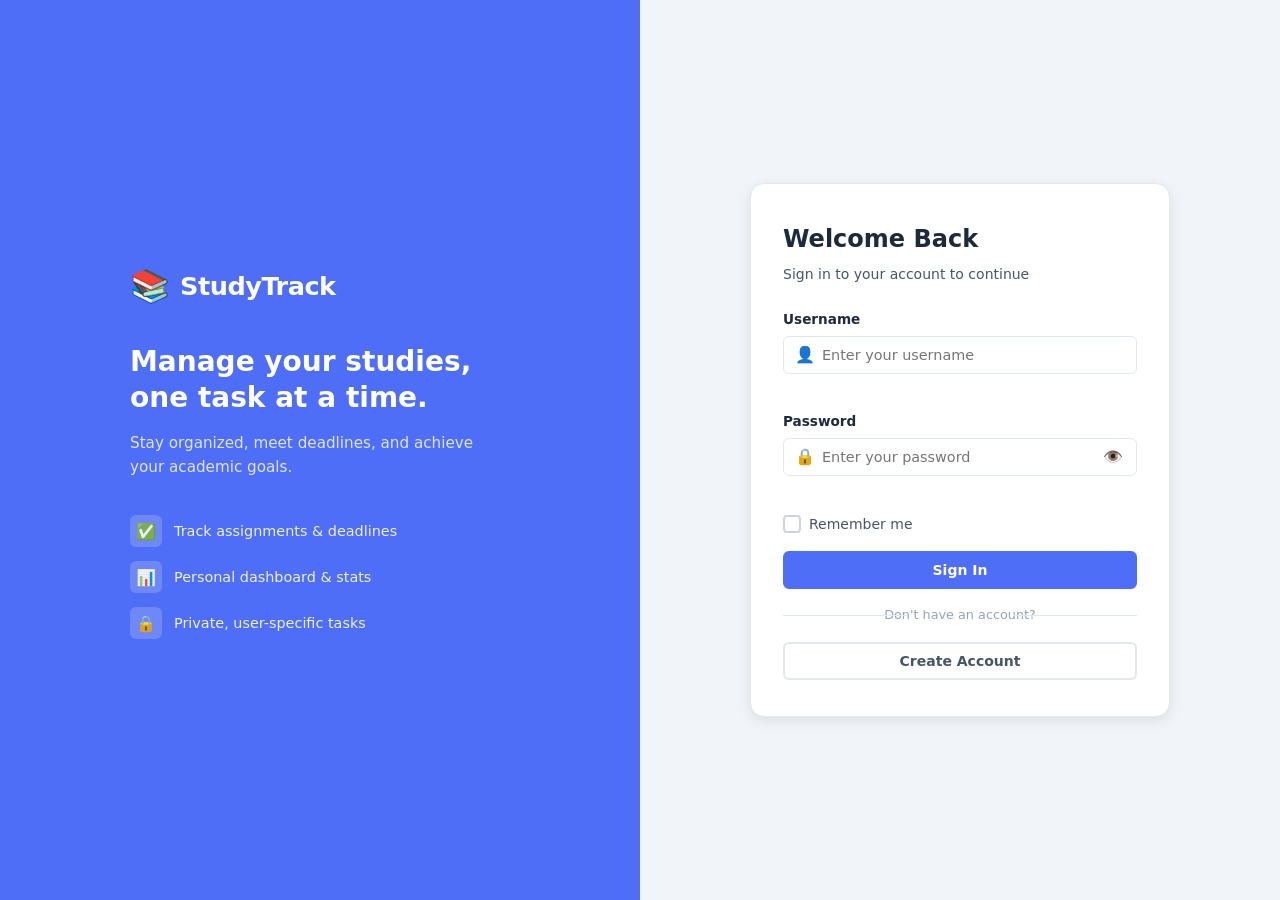
==== index.html @ b1469f01 "Added my code" ====
<!DOCTYPE html>
<html lang="en">
<head>
  <meta charset="UTF-8" />
  <meta name="viewport" content="width=device-width, initial-scale=1.0" />
  <title>Dashboard — StudyTrack</title>
  <link rel="stylesheet" href="style.css" />
</head>
<body class="app-body">

  <!-- ===== MOBILE TOP BAR ===== -->
  <div class="mobile-topbar">
    <button class="sidebar-toggle" id="sidebarToggle" aria-label="Toggle sidebar">
      <span></span><span></span><span></span>
    </button>
    <div class="mobile-logo">
      <span class="auth-logo-icon">📚</span>
      <span class="auth-logo-text">StudyTrack</span>
    </div>
    <button class="btn btn-sm btn-ghost" id="mobileLogoutBtn">Logout</button>
  </div>

  <!-- ===== SIDEBAR OVERLAY (mobile) ===== -->
  <div class="sidebar-overlay" id="sidebarOverlay"></div>

  <!-- ===== APP SHELL (CSS Grid: sidebar + main) ===== -->
  <div class="app-shell" id="appShell">

    <!-- ===== SIDEBAR ===== -->
    <aside class="sidebar" id="sidebar">

      <!-- Logo -->
      <div class="sidebar-logo">
        <span class="auth-logo-icon">📚</span>
        <span class="auth-logo-text">StudyTrack</span>
      </div>

      <!-- User info mini card -->
      <div class="sidebar-user" id="sidebarUser">
        <div class="sidebar-avatar" id="sidebarAvatar">?</div>
        <div class="sidebar-user-info">
          <span class="sidebar-user-name" id="sidebarUserName">Loading...</span>
          <span class="sidebar-user-handle" id="sidebarUserHandle">@username</span>
        </div>
      </div>

      <!-- Navigation -->
      <nav class="sidebar-nav">
        <a href="#" class="sidebar-link active" data-section="dashboard" id="navDashboard">
          <span class="sidebar-link-icon">🏠</span>
          <span>Dashboard</span>
        </a>
        <a href="#" class="sidebar-link" data-section="tasks" id="navTasks">
          <span class="sidebar-link-icon">📋</span>
          <span>My Tasks</span>
        </a>
        <a href="#" class="sidebar-link" data-section="add" id="navAdd">
          <span class="sidebar-link-icon">➕</span>
          <span>Add Task</span>
        </a>
        <a href="#" class="sidebar-link" data-section="profile" id="navProfile">
          <span class="sidebar-link-icon">👤</span>
          <span>Profile</span>
        </a>
      </nav>

      <!-- Sidebar Logout -->
      <div class="sidebar-footer">
        <button class="sidebar-logout-btn" id="sidebarLogoutBtn">
          <span>🚪</span>
          <span>Logout</span>
        </button>
      </div>

    </aside>

    <!-- ===== MAIN CONTENT AREA ===== -->
    <div class="main-area">

      <!-- TOP HEADER BAR -->
      <header class="app-header">
        <div class="app-header-left">
          <h1 class="app-header-title" id="headerTitle">Dashboard</h1>
          <span class="app-header-date" id="headerDate"></span>
        </div>
        <div class="app-header-right">
          <span class="header-welcome" id="headerWelcome">Welcome!</span>
          <button class="btn btn-sm btn-outline" id="headerLogoutBtn">Logout</button>
        </div>
      </header>

      <!-- ===== SECTIONS ===== -->

      <!-- SECTION: DASHBOARD -->
      <section class="content-section active" id="sectionDashboard">
        <div class="section-inner">

          <!-- Welcome Banner -->
          <div class="welcome-banner" id="welcomeBanner">
            <div class="welcome-text">
              <h2 class="welcome-heading" id="welcomeHeading">Good morning! 👋</h2>
              <p class="welcome-sub" id="welcomeSub">Here's your study overview for today.</p>
            </div>
            <div class="welcome-emoji">🎓</div>
          </div>

          <!-- Stats Grid -->
          <div class="stats-grid">
            <div class="stat-card stat-total">
              <div class="stat-icon-wrap">📋</div>
              <div class="stat-body">
                <span class="stat-number" id="totalCount">0</span>
                <span class="stat-label">Total Tasks</span>
              </div>
            </div>
            <div class="stat-card stat-pending">
              <div class="stat-icon-wrap">⏳</div>
              <div class="stat-body">
                <span class="stat-number" id="pendingCount">0</span>
                <span class="stat-label">Pending</span>
              </div>
            </div>
            <div class="stat-card stat-completed">
              <div class="stat-icon-wrap">✅</div>
              <div class="stat-body">
                <span class="stat-number" id="completedCount">0</span>
                <span class="stat-label">Completed</span>
              </div>
            </div>
            <div class="stat-card stat-due">
              <div class="stat-icon-wrap">🔔</div>
              <div class="stat-body">
                <span class="stat-number" id="dueSoonCount">0</span>
                <span class="stat-label">Due Soon</span>
              </div>
            </div>
          </div>

          <!-- Progress Bar -->
          <div class="progress-section">
            <div class="progress-header">
              <span class="progress-label">Overall Progress</span>
              <span class="progress-percent" id="progressPercent">0%</span>
            </div>
            <div class="progress-bar-track">
              <div class="progress-bar-fill" id="progressBarFill" style="width: 0%"></div>
            </div>
          </div>

          <!-- Recent Tasks Preview (on dashboard) -->
          <div class="dashboard-tasks-preview">
            <div class="section-subheader">
              <h3 class="subsection-title">Recent Tasks</h3>
              <a href="#" class="view-all-link" data-section="tasks">View All →</a>
            </div>
            <div class="tasks-preview-list" id="tasksPreviewList"></div>
            <div class="empty-state" id="dashboardEmpty" style="display:none;">
              <span class="empty-icon">📝</span>
              <h3 class="empty-title">No tasks yet</h3>
              <p class="empty-message">Add your first task to get started!</p>
              <button class="btn btn-primary" id="dashEmptyAddBtn">+ Add Task</button>
            </div>
          </div>

        </div>
      </section>

      <!-- SECTION: MY TASKS -->
      <section class="content-section" id="sectionTasks">
        <div class="section-inner">

          <!-- Controls -->
          <div class="controls-card">
            <div class="search-wrapper">
              <span class="search-icon-abs">🔍</span>
              <input type="text" id="searchInput" class="search-input" placeholder="Search by title, subject..." />
            </div>
            <div class="filter-row">
              <div class="filter-item">
                <label class="filter-label" for="filterStatus">Status</label>
                <select id="filterStatus" class="filter-select">
                  <option value="all">All</option>
                  <option value="pending">Pending</option>
                  <option value="completed">Completed</option>
                </select>
              </div>
              <div class="filter-item">
                <label class="filter-label" for="filterPriority">Priority</label>
                <select id="filterPriority" class="filter-select">
                  <option value="all">All</option>
                  <option value="high">High</option>
                  <option value="medium">Medium</option>
                  <option value="low">Low</option>
                </select>
              </div>
              <div class="filter-item">
                <label class="filter-label" for="sortOrder">Sort By</label>
                <select id="sortOrder" class="filter-select">
                  <option value="newest">Newest First</option>
                  <option value="oldest">Oldest First</option>
                  <option value="dueDate">Due Date</option>
                  <option value="priority">Priority</option>
                </select>
              </div>
              <button class="btn btn-sm btn-outline" id="clearFiltersBtn">Clear</button>
            </div>
          </div>

          <!-- Task Count Label -->
          <div class="tasks-header-row">
            <h3 class="subsection-title">My Tasks</h3>
            <div class="tasks-header-right">
              <span class="tasks-count-label" id="tasksCountLabel">0 tasks</span>
              <button class="btn btn-sm btn-primary" id="tasksAddBtn">+ Add Task</button>
            </div>
          </div>

          <!-- Tasks Grid -->
          <div class="tasks-grid" id="tasksGrid"></div>

          <!-- Empty State -->
          <div class="empty-state" id="tasksEmpty" style="display:none;">
            <span class="empty-icon">🔍</span>
            <h3 class="empty-title">No tasks found</h3>
            <p class="empty-message">Try different search terms or filters, or add a new task.</p>
            <button class="btn btn-primary" id="tasksEmptyAddBtn">+ Add Task</button>
          </div>

        </div>
      </section>

      <!-- SECTION: ADD TASK (inline panel, not a modal) -->
      <section class="content-section" id="sectionAdd">
        <div class="section-inner">
          <div class="form-page-card">
            <div class="form-page-header">
              <h2 class="form-page-title">Add New Task</h2>
              <p class="form-page-desc">Fill in the details below to add a task to your list.</p>
            </div>

            <div class="auth-alert auth-alert-success" id="addTaskSuccess" style="display:none;"></div>

            <form id="addTaskForm" class="task-form" novalidate>

              <div class="form-grid-two">
                <div class="form-group">
                  <label for="taskTitle" class="form-label">Task Title <span class="required">*</span></label>
                  <input type="text" id="taskTitle" class="form-input" placeholder="e.g. Complete Math Assignment" maxlength="100" />
                  <span class="error-msg" id="titleError"></span>
                </div>
                <div class="form-group">
                  <label for="taskSubject" class="form-label">Subject <span class="required">*</span></label>
                  <input type="text" id="taskSubject" class="form-input" placeholder="e.g. Mathematics" maxlength="60" />
                  <span class="error-msg" id="subjectError"></span>
                </div>
              </div>

              <div class="form-group">
                <label for="taskDescription" class="form-label">Description</label>
                <textarea id="taskDescription" class="form-textarea" rows="3" placeholder="Short description (optional)..." maxlength="300"></textarea>
              </div>

              <div class="form-grid-two">
                <div class="form-group">
                  <label for="taskDueDate" class="form-label">Due Date <span class="required">*</span></label>
                  <input type="date" id="taskDueDate" class="form-input" />
                  <span class="error-msg" id="dueDateError"></span>
                </div>
                <div class="form-group">
                  <label for="taskPriority" class="form-label">Priority</label>
                  <select id="taskPriority" class="form-input form-select">
                    <option value="medium">Medium</option>
                    <option value="high">High</option>
                    <option value="low">Low</option>
                  </select>
                </div>
              </div>

              <div class="form-actions-row">
                <button type="button" class="btn btn-outline" id="addTaskCancelBtn">Cancel</button>
                <button type="submit" class="btn btn-primary" id="addTaskSubmitBtn">Add Task</button>
              </div>

            </form>
          </div>
        </div>
      </section>

      <!-- SECTION: PROFILE -->
      <section class="content-section" id="sectionProfile">
        <div class="section-inner">
          <div class="profile-card">

            <div class="profile-avatar-area">
              <div class="profile-avatar" id="profileAvatar">?</div>
              <div class="profile-name-area">
                <h2 class="profile-name" id="profileFullName">—</h2>
                <span class="profile-username" id="profileUsername">@—</span>
              </div>
            </div>

            <div class="profile-divider"></div>

            <div class="profile-stats-grid">
              <div class="profile-stat">
                <span class="profile-stat-number" id="profileTotal">0</span>
                <span class="profile-stat-label">Total Tasks</span>
              </div>
              <div class="profile-stat">
                <span class="profile-stat-number profile-stat-completed" id="profileCompleted">0</span>
                <span class="profile-stat-label">Completed</span>
              </div>
              <div class="profile-stat">
                <span class="profile-stat-number profile-stat-pending" id="profilePending">0</span>
                <span class="profile-stat-label">Pending</span>
              </div>
            </div>

            <div class="profile-divider"></div>

            <div class="profile-info-section">
              <h3 class="profile-section-label">Account Info</h3>
              <div class="profile-info-row">
                <span class="profile-info-key">Full Name</span>
                <span class="profile-info-val" id="profileInfoName">—</span>
              </div>
              <div class="profile-info-row">
                <span class="profile-info-key">Username</span>
                <span class="profile-info-val" id="profileInfoUsername">—</span>
              </div>
              <div class="profile-info-row">
                <span class="profile-info-key">Member Since</span>
                <span class="profile-info-val" id="profileInfoDate">—</span>
              </div>
            </div>

            <div class="profile-divider"></div>

            <div class="profile-note">
              <span class="profile-note-icon">🔒</span>
              <span>This is a demo account stored in your browser's localStorage. No data is shared with any server.</span>
            </div>

            <button class="btn btn-danger btn-full profile-logout-btn" id="profileLogoutBtn">
              🚪 Logout
            </button>

          </div>
        </div>
      </section>

    </div>
  </div>

  <!-- ===== EDIT TASK MODAL ===== -->
  <div class="modal-overlay" id="editModalOverlay">
    <div class="modal" role="dialog" aria-modal="true" aria-labelledby="editModalTitle">
      <div class="modal-header">
        <h2 class="modal-title" id="editModalTitle">Edit Task</h2>
        <button class="modal-close" id="closeEditModal" aria-label="Close">&times;</button>
      </div>
      <form class="modal-form" id="editTaskForm" novalidate>

        <div class="form-group">
          <label for="editTaskTitle" class="form-label">Task Title <span class="required">*</span></label>
          <input type="text" id="editTaskTitle" class="form-input" maxlength="100" />
          <span class="error-msg" id="editTitleError"></span>
        </div>

        <div class="form-group">
          <label for="editTaskSubject" class="form-label">Subject <span class="required">*</span></label>
          <input type="text" id="editTaskSubject" class="form-input" maxlength="60" />
          <span class="error-msg" id="editSubjectError"></span>
        </div>

        <div class="form-group">
          <label for="editTaskDescription" class="form-label">Description</label>
          <textarea id="editTaskDescription" class="form-textarea" rows="3" maxlength="300"></textarea>
        </div>

        <div class="form-grid-two">
          <div class="form-group">
            <label for="editTaskDueDate" class="form-label">Due Date <span class="required">*</span></label>
            <input type="date" id="editTaskDueDate" class="form-input" />
            <span class="error-msg" id="editDueDateError"></span>
          </div>
          <div class="form-group">
            <label for="editTaskPriority" class="form-label">Priority</label>
            <select id="editTaskPriority" class="form-input form-select">
              <option value="medium">Medium</option>
              <option value="high">High</option>
              <option value="low">Low</option>
            </select>
          </div>
        </div>

        <input type="hidden" id="editingTaskId" />

        <div class="form-actions">
          <button type="button" class="btn btn-outline" id="cancelEditBtn">Cancel</button>
          <button type="submit" class="btn btn-primary">Save Changes</button>
        </div>

      </form>
    </div>
  </div>

  <!-- ===== DELETE CONFIRM MODAL ===== -->
  <div class="modal-overlay" id="deleteModalOverlay">
    <div class="modal confirm-modal" role="dialog" aria-modal="true">
      <div class="confirm-icon-wrap">🗑️</div>
      <h3 class="confirm-title">Delete Task?</h3>
      <p class="confirm-msg">This action cannot be undone. The task will be permanently removed.</p>
      <div class="form-actions">
        <button class="btn btn-outline" id="cancelDeleteBtn">Cancel</button>
        <button class="btn btn-danger" id="confirmDeleteBtn">Yes, Delete</button>
      </div>
    </div>
  </div>

  <!-- ===== TOAST ===== -->
  <div class="toast" id="toast"></div>

  <script src="auth.js"></script>
  <script src="script.js"></script>

</body>
</html>
---- style.css ----
/* =============================================
   style.css — StudyTrack Student Task Manager
   Full CSS3 Stylesheet — Auth + Dashboard
   ============================================= */

/* ---- CSS Custom Properties ---- */
:root {
  --primary:        #4f6ef7;
  --primary-dark:   #3a57e8;
  --primary-light:  #eef0fe;
  --primary-mid:    #c7d0fd;

  --success:        #22c55e;
  --success-light:  #dcfce7;
  --success-dark:   #15803d;

  --danger:         #ef4444;
  --danger-light:   #fee2e2;
  --danger-dark:    #b91c1c;

  --warning:        #f59e0b;
  --warning-light:  #fef3c7;
  --warning-dark:   #92400e;

  --text-dark:      #1e293b;
  --text-med:       #475569;
  --text-light:     #94a3b8;
  --text-xlight:    #cbd5e1;

  --bg:             #f1f5f9;
  --bg-dark:        #e2e8f0;
  --surface:        #ffffff;
  --border:         #e2e8f0;
  --border-dark:    #cbd5e1;

  --sidebar-w:      240px;
  --header-h:       64px;
  --mobile-bar-h:   56px;

  --radius-sm:      6px;
  --radius-md:      10px;
  --radius-lg:      14px;
  --radius-xl:      20px;

  --shadow-xs:      0 1px 2px rgba(0,0,0,0.06);
  --shadow-sm:      0 1px 4px rgba(0,0,0,0.07), 0 1px 2px rgba(0,0,0,0.05);
  --shadow-md:      0 4px 14px rgba(0,0,0,0.09);
  --shadow-lg:      0 8px 28px rgba(0,0,0,0.12);

  --font:           'Segoe UI', system-ui, -apple-system, Arial, sans-serif;
  --transition:     0.18s ease;
}

/* ---- Reset ---- */
*, *::before, *::after { box-sizing: border-box; margin: 0; padding: 0; }
html { scroll-behavior: smooth; font-size: 16px; }
body { font-family: var(--font); color: var(--text-dark); line-height: 1.6; -webkit-font-smoothing: antialiased; }
a { text-decoration: none; color: inherit; }
button { font-family: var(--font); }
input, select, textarea { font-family: var(--font); }
img { max-width: 100%; display: block; }

/* =============================================
   BUTTONS
   ============================================= */
.btn {
  display: inline-flex;
  align-items: center;
  justify-content: center;
  gap: 6px;
  padding: 10px 20px;
  border-radius: var(--radius-sm);
  font-size: 0.875rem;
  font-weight: 600;
  cursor: pointer;
  border: 2px solid transparent;
  transition: background-color var(--transition), color var(--transition),
    border-color var(--transition), box-shadow var(--transition), transform var(--transition);
  white-space: nowrap;
  line-height: 1;
}
.btn:active { transform: scale(0.97); }

.btn-primary {
  background-color: var(--primary);
  color: #fff;
  border-color: var(--primary);
}
.btn-primary:hover {
  background-color: var(--primary-dark);
  border-color: var(--primary-dark);
  box-shadow: 0 3px 10px rgba(79,110,247,0.35);
}

.btn-outline {
  background-color: transparent;
  color: var(--text-med);
  border-color: var(--border);
}
.btn-outline:hover {
  background-color: var(--bg);
  border-color: var(--border-dark);
  color: var(--text-dark);
}

.btn-danger {
  background-color: var(--danger);
  color: #fff;
  border-color: var(--danger);
}
.btn-danger:hover { background-color: #dc2626; }

.btn-ghost {
  background: none;
  border-color: transparent;
  color: var(--text-med);
  padding: 7px 12px;
}
.btn-ghost:hover { background-color: rgba(255,255,255,0.15); color: #fff; }

.btn-sm { padding: 7px 14px; font-size: 0.8rem; }
.btn-full { width: 100%; }

/* =============================================
   FORM ELEMENTS (shared)
   ============================================= */
.form-group { display: flex; flex-direction: column; gap: 5px; }

.form-label {
  font-size: 0.85rem;
  font-weight: 600;
  color: var(--text-dark);
}

.required { color: var(--danger); }

.form-input, .form-textarea, .form-select {
  padding: 10px 12px;
  border: 1.5px solid var(--border);
  border-radius: var(--radius-sm);
  font-size: 0.9rem;
  color: var(--text-dark);
  background-color: var(--surface);
  transition: border-color var(--transition), box-shadow var(--transition);
  width: 100%;
}
.form-input:focus, .form-textarea:focus, .form-select:focus {
  outline: none;
  border-color: var(--primary);
  box-shadow: 0 0 0 3px rgba(79,110,247,0.12);
}
.form-input.input-error { border-color: var(--danger); box-shadow: 0 0 0 3px rgba(239,68,68,0.1); }
.form-textarea { resize: vertical; min-height: 80px; }

.error-msg { font-size: 0.78rem; color: var(--danger); font-weight: 500; min-height: 16px; }
.form-hint { font-size: 0.75rem; color: var(--text-light); margin-top: 2px; }

.form-grid-two {
  display: grid;
  grid-template-columns: 1fr 1fr;
  gap: 16px;
}

.form-actions {
  display: flex;
  justify-content: flex-end;
  gap: 10px;
  margin-top: 6px;
}

.form-actions-row {
  display: flex;
  gap: 10px;
  margin-top: 8px;
}

/* =============================================
   AUTH PAGES — BODY
   ============================================= */
.auth-body {
  background-color: var(--bg);
  min-height: 100vh;
  display: flex;
  align-items: stretch;
}

/* =============================================
   AUTH WRAPPER — CSS GRID: left panel + right panel
   ============================================= */
.auth-wrapper {
  display: grid;
  grid-template-columns: 1fr 1fr;
  width: 100%;
  min-height: 100vh;
}

/* ---- Left Branding Panel ---- */
.auth-left {
  background-color: var(--primary);
  display: flex;
  align-items: center;
  justify-content: center;
  padding: 48px 40px;
}

.auth-brand {
  max-width: 380px;
  width: 100%;
}

.auth-logo {
  display: flex;
  align-items: center;
  gap: 10px;
  margin-bottom: 32px;
}

.auth-logo-icon { font-size: 2rem; }

.auth-logo-text {
  font-size: 1.6rem;
  font-weight: 800;
  color: #fff;
  letter-spacing: -0.5px;
}

.auth-tagline {
  font-size: 1.75rem;
  font-weight: 700;
  color: #fff;
  line-height: 1.3;
  margin-bottom: 14px;
}

.auth-sub {
  font-size: 0.95rem;
  color: rgba(255,255,255,0.82);
  margin-bottom: 36px;
  line-height: 1.6;
}

.auth-features { display: flex; flex-direction: column; gap: 14px; }

.auth-feature-item {
  display: flex;
  align-items: center;
  gap: 12px;
  color: rgba(255,255,255,0.9);
  font-size: 0.9rem;
  font-weight: 500;
}

.auth-feature-icon {
  width: 32px;
  height: 32px;
  background-color: rgba(255,255,255,0.18);
  border-radius: var(--radius-sm);
  display: flex;
  align-items: center;
  justify-content: center;
  font-size: 1rem;
  flex-shrink: 0;
}

/* ---- Right Form Panel ---- */
.auth-right {
  background-color: var(--bg);
  display: flex;
  align-items: center;
  justify-content: center;
  padding: 40px 32px;
  overflow-y: auto;
}

.auth-card {
  background-color: var(--surface);
  border-radius: var(--radius-lg);
  padding: 36px 32px;
  width: 100%;
  max-width: 420px;
  box-shadow: var(--shadow-md);
  border: 1px solid var(--border);
}

.auth-logo-mobile {
  display: none;
  align-items: center;
  gap: 8px;
  margin-bottom: 20px;
}

.auth-logo-mobile .auth-logo-text { color: var(--primary); font-size: 1.3rem; }

.auth-card-header { margin-bottom: 24px; }

.auth-title {
  font-size: 1.5rem;
  font-weight: 800;
  color: var(--text-dark);
  margin-bottom: 4px;
}

.auth-desc {
  font-size: 0.875rem;
  color: var(--text-med);
}

/* Auth form */
.auth-form { display: flex; flex-direction: column; gap: 16px; margin-bottom: 16px; }

/* Input with icon */
.input-wrapper {
  position: relative;
  display: flex;
  align-items: center;
}

.input-icon {
  position: absolute;
  left: 12px;
  font-size: 1rem;
  pointer-events: none;
  z-index: 1;
}

.input-wrapper .form-input {
  padding-left: 38px;
  padding-right: 40px;
}

.toggle-password {
  position: absolute;
  right: 10px;
  background: none;
  border: none;
  cursor: pointer;
  font-size: 1rem;
  padding: 4px;
  color: var(--text-light);
  border-radius: 4px;
  transition: color var(--transition);
}
.toggle-password:hover { color: var(--text-dark); }

/* Remember me / checkbox */
.form-row { display: flex; align-items: center; }

.checkbox-label {
  display: flex;
  align-items: center;
  gap: 8px;
  cursor: pointer;
  font-size: 0.875rem;
  color: var(--text-med);
  user-select: none;
}

.checkbox-input { display: none; }

.checkbox-custom {
  width: 18px;
  height: 18px;
  border: 2px solid var(--border-dark);
  border-radius: 4px;
  display: flex;
  align-items: center;
  justify-content: center;
  transition: background-color var(--transition), border-color var(--transition);
  flex-shrink: 0;
}

.checkbox-input:checked + .checkbox-custom {
  background-color: var(--primary);
  border-color: var(--primary);
}

.checkbox-input:checked + .checkbox-custom::after {
  content: '✓';
  color: #fff;
  font-size: 11px;
  font-weight: 700;
}

/* Alert boxes */
.auth-alert {
  padding: 11px 14px;
  border-radius: var(--radius-sm);
  font-size: 0.875rem;
  font-weight: 500;
  margin-bottom: 14px;
  border: 1px solid transparent;
}

.auth-alert-error {
  background-color: var(--danger-light);
  color: var(--danger-dark);
  border-color: #fca5a5;
}

.auth-alert-success {
  background-color: var(--success-light);
  color: var(--success-dark);
  border-color: #86efac;
}

/* Divider */
.auth-divider {
  text-align: center;
  margin: 16px 0;
  color: var(--text-light);
  font-size: 0.8rem;
  position: relative;
}
.auth-divider::before, .auth-divider::after {
  content: '';
  position: absolute;
  top: 50%;
  width: 35%;
  height: 1px;
  background-color: var(--border);
}
.auth-divider::before { left: 0; }
.auth-divider::after { right: 0; }

/* =============================================
   APP BODY & SHELL
   ============================================= */
.app-body {
  background-color: var(--bg);
  min-height: 100vh;
  display: flex;
  flex-direction: column;
}

/* Mobile top bar (hidden on desktop) */
.mobile-topbar {
  display: none;
  position: fixed;
  top: 0;
  left: 0;
  right: 0;
  height: var(--mobile-bar-h);
  background-color: var(--primary);
  z-index: 200;
  align-items: center;
  justify-content: space-between;
  padding: 0 16px;
}

.mobile-logo { display: flex; align-items: center; gap: 8px; }
.mobile-logo .auth-logo-text { color: #fff; font-size: 1.1rem; }
.mobile-logo .auth-logo-icon { font-size: 1.3rem; }

/* Hamburger button */
.sidebar-toggle {
  background: none;
  border: none;
  cursor: pointer;
  display: flex;
  flex-direction: column;
  gap: 5px;
  padding: 6px;
}
.sidebar-toggle span {
  display: block;
  width: 22px;
  height: 2px;
  background-color: #fff;
  border-radius: 2px;
}

/* Overlay for mobile sidebar */
.sidebar-overlay {
  display: none;
  position: fixed;
  inset: 0;
  background-color: rgba(0,0,0,0.4);
  z-index: 299;
}
.sidebar-overlay.overlay-visible { display: block; }

/* ---- APP SHELL: CSS Grid — sidebar + content ---- */
.app-shell {
  display: grid;
  grid-template-columns: var(--sidebar-w) 1fr;
  min-height: 100vh;
}

/* =============================================
   SIDEBAR
   ============================================= */
.sidebar {
  background-color: var(--surface);
  border-right: 1px solid var(--border);
  display: flex;
  flex-direction: column;
  height: 100vh;
  position: sticky;
  top: 0;
  overflow-y: auto;
  z-index: 300;
}

.sidebar-logo {
  display: flex;
  align-items: center;
  gap: 10px;
  padding: 20px 20px 16px;
  border-bottom: 1px solid var(--border);
}

.sidebar-logo .auth-logo-text { color: var(--primary); font-size: 1.2rem; }
.sidebar-logo .auth-logo-icon { font-size: 1.4rem; }

/* Sidebar user mini card */
.sidebar-user {
  display: flex;
  align-items: center;
  gap: 10px;
  padding: 14px 16px;
  margin: 10px 12px;
  background-color: var(--primary-light);
  border-radius: var(--radius-md);
}

.sidebar-avatar {
  width: 38px;
  height: 38px;
  background-color: var(--primary);
  color: #fff;
  border-radius: 50%;
  display: flex;
  align-items: center;
  justify-content: center;
  font-size: 1rem;
  font-weight: 700;
  flex-shrink: 0;
}

.sidebar-user-info { overflow: hidden; }

.sidebar-user-name {
  display: block;
  font-size: 0.85rem;
  font-weight: 700;
  color: var(--text-dark);
  white-space: nowrap;
  overflow: hidden;
  text-overflow: ellipsis;
}

.sidebar-user-handle {
  display: block;
  font-size: 0.75rem;
  color: var(--text-light);
}

/* Sidebar Navigation */
.sidebar-nav {
  display: flex;
  flex-direction: column;
  gap: 2px;
  padding: 10px 12px;
  flex: 1;
}

.sidebar-link {
  display: flex;
  align-items: center;
  gap: 10px;
  padding: 10px 12px;
  border-radius: var(--radius-sm);
  font-size: 0.875rem;
  font-weight: 500;
  color: var(--text-med);
  transition: background-color var(--transition), color var(--transition);
  cursor: pointer;
}

.sidebar-link:hover {
  background-color: var(--bg);
  color: var(--text-dark);
}

.sidebar-link.active {
  background-color: var(--primary-light);
  color: var(--primary);
  font-weight: 700;
}

.sidebar-link-icon { font-size: 1.05rem; width: 20px; text-align: center; }

/* Sidebar footer */
.sidebar-footer {
  padding: 12px;
  border-top: 1px solid var(--border);
}

.sidebar-logout-btn {
  display: flex;
  align-items: center;
  gap: 10px;
  width: 100%;
  padding: 10px 12px;
  background: none;
  border: none;
  border-radius: var(--radius-sm);
  font-size: 0.875rem;
  font-weight: 500;
  color: var(--danger);
  cursor: pointer;
  transition: background-color var(--transition);
  text-align: left;
}

.sidebar-logout-btn:hover { background-color: var(--danger-light); }

/* =============================================
   MAIN AREA
   ============================================= */
.main-area {
  display: flex;
  flex-direction: column;
  min-height: 100vh;
  overflow-x: hidden;
}

/* App Header */
.app-header {
  display: flex;
  align-items: center;
  justify-content: space-between;
  padding: 0 28px;
  height: var(--header-h);
  background-color: var(--surface);
  border-bottom: 1px solid var(--border);
  position: sticky;
  top: 0;
  z-index: 100;
  gap: 16px;
}

.app-header-left { display: flex; flex-direction: column; gap: 1px; }

.app-header-title {
  font-size: 1.1rem;
  font-weight: 700;
  color: var(--text-dark);
  line-height: 1;
}

.app-header-date {
  font-size: 0.72rem;
  color: var(--text-light);
}

.app-header-right {
  display: flex;
  align-items: center;
  gap: 12px;
}

.header-welcome {
  font-size: 0.875rem;
  font-weight: 600;
  color: var(--text-med);
}

/* =============================================
   CONTENT SECTIONS
   ============================================= */
.content-section { display: none; }
.content-section.active { display: block; }

.section-inner {
  padding: 28px;
  max-width: 1000px;
  width: 100%;
}

/* =============================================
   WELCOME BANNER
   ============================================= */
.welcome-banner {
  background: linear-gradient(135deg, var(--primary) 0%, #6b85f8 100%);
  border-radius: var(--radius-lg);
  padding: 24px 28px;
  display: flex;
  align-items: center;
  justify-content: space-between;
  margin-bottom: 24px;
  color: #fff;
}

.welcome-heading {
  font-size: 1.3rem;
  font-weight: 700;
  margin-bottom: 4px;
  color: #fff;
}

.welcome-sub {
  font-size: 0.875rem;
  color: rgba(255,255,255,0.85);
}

.welcome-emoji { font-size: 2.6rem; }

/* =============================================
   STATS GRID — CSS Grid (4 columns)
   ============================================= */
.stats-grid {
  display: grid;
  grid-template-columns: repeat(4, 1fr);
  gap: 16px;
  margin-bottom: 22px;
}

.stat-card {
  background-color: var(--surface);
  border-radius: var(--radius-md);
  padding: 18px 16px;
  display: flex;
  align-items: center;
  gap: 14px;
  border: 1px solid var(--border);
  box-shadow: var(--shadow-sm);
  transition: transform var(--transition), box-shadow var(--transition);
}

.stat-card:hover { transform: translateY(-2px); box-shadow: var(--shadow-md); }

.stat-icon-wrap { font-size: 1.8rem; line-height: 1; }

.stat-body { display: flex; flex-direction: column; gap: 2px; }

.stat-number {
  font-size: 1.65rem;
  font-weight: 800;
  line-height: 1;
}

.stat-label {
  font-size: 0.72rem;
  color: var(--text-light);
  font-weight: 600;
  text-transform: uppercase;
  letter-spacing: 0.5px;
}

.stat-total   { border-left: 4px solid var(--primary);  }
.stat-pending { border-left: 4px solid var(--warning);  }
.stat-completed { border-left: 4px solid var(--success); }
.stat-due     { border-left: 4px solid var(--danger);   }

.stat-total .stat-number   { color: var(--primary); }
.stat-pending .stat-number { color: var(--warning); }
.stat-completed .stat-number { color: var(--success); }
.stat-due .stat-number     { color: var(--danger);  }

/* =============================================
   PROGRESS BAR
   ============================================= */
.progress-section {
  background-color: var(--surface);
  border-radius: var(--radius-md);
  padding: 16px 20px;
  border: 1px solid var(--border);
  box-shadow: var(--shadow-xs);
  margin-bottom: 24px;
}

.progress-header {
  display: flex;
  justify-content: space-between;
  align-items: center;
  margin-bottom: 10px;
}

.progress-label { font-size: 0.85rem; font-weight: 600; color: var(--text-med); }
.progress-percent { font-size: 0.85rem; font-weight: 700; color: var(--primary); }

.progress-bar-track {
  height: 8px;
  background-color: var(--bg-dark);
  border-radius: 100px;
  overflow: hidden;
}

.progress-bar-fill {
  height: 100%;
  background-color: var(--primary);
  border-radius: 100px;
  transition: width 0.5s ease;
}

/* =============================================
   DASHBOARD TASK PREVIEW
   ============================================= */
.dashboard-tasks-preview {
  background-color: var(--surface);
  border-radius: var(--radius-md);
  border: 1px solid var(--border);
  box-shadow: var(--shadow-sm);
  overflow: hidden;
}

.section-subheader {
  display: flex;
  align-items: center;
  justify-content: space-between;
  padding: 16px 20px;
  border-bottom: 1px solid var(--border);
}

.subsection-title {
  font-size: 0.95rem;
  font-weight: 700;
  color: var(--text-dark);
}

.view-all-link {
  font-size: 0.8rem;
  font-weight: 600;
  color: var(--primary);
  cursor: pointer;
}

.view-all-link:hover { text-decoration: underline; }

.tasks-preview-list {
  display: flex;
  flex-direction: column;
}

/* Preview row */
.preview-row {
  display: flex;
  align-items: center;
  justify-content: space-between;
  padding: 12px 20px;
  border-bottom: 1px solid var(--border);
  gap: 12px;
  transition: background-color var(--transition);
}

.preview-row:last-child { border-bottom: none; }
.preview-row:hover { background-color: var(--bg); }
.preview-row-done { opacity: 0.72; }

.preview-row-left {
  display: flex;
  align-items: center;
  gap: 10px;
  flex: 1;
  overflow: hidden;
}

.preview-check {
  width: 20px;
  height: 20px;
  border: 2px solid var(--border-dark);
  border-radius: 50%;
  display: flex;
  align-items: center;
  justify-content: center;
  flex-shrink: 0;
  cursor: pointer;
  font-size: 0.7rem;
  font-weight: 700;
  color: #fff;
  transition: background-color var(--transition), border-color var(--transition);
}

.preview-check.checked {
  background-color: var(--success);
  border-color: var(--success);
}

.preview-check:hover { border-color: var(--primary); }

.preview-row-info {
  display: flex;
  flex-direction: column;
  overflow: hidden;
}

.preview-row-title {
  font-size: 0.875rem;
  font-weight: 600;
  color: var(--text-dark);
  white-space: nowrap;
  overflow: hidden;
  text-overflow: ellipsis;
}

.preview-row-title.done-text {
  text-decoration: line-through;
  color: var(--text-light);
}

.preview-row-subject {
  font-size: 0.72rem;
  color: var(--primary);
  font-weight: 600;
  text-transform: uppercase;
  letter-spacing: 0.4px;
}

.preview-row-right {
  display: flex;
  align-items: center;
  gap: 10px;
  flex-shrink: 0;
}

.preview-due {
  font-size: 0.75rem;
  color: var(--text-light);
  font-weight: 500;
}

.preview-due.due-overdue { color: var(--danger); font-weight: 600; }
.preview-due.due-soon    { color: var(--warning); font-weight: 600; }

/* =============================================
   CONTROLS (Search + Filters)
   ============================================= */
.controls-card {
  background-color: var(--surface);
  border: 1px solid var(--border);
  border-radius: var(--radius-md);
  padding: 16px 18px;
  box-shadow: var(--shadow-sm);
  margin-bottom: 20px;
  display: flex;
  flex-direction: column;
  gap: 12px;
}

.search-wrapper { position: relative; }

.search-icon-abs {
  position: absolute;
  left: 11px;
  top: 50%;
  transform: translateY(-50%);
  font-size: 1rem;
  pointer-events: none;
}

.search-input {
  width: 100%;
  padding: 10px 14px 10px 36px;
  border: 1.5px solid var(--border);
  border-radius: var(--radius-sm);
  font-size: 0.875rem;
  background-color: var(--bg);
  color: var(--text-dark);
  transition: border-color var(--transition), box-shadow var(--transition);
}

.search-input:focus {
  outline: none;
  border-color: var(--primary);
  box-shadow: 0 0 0 3px rgba(79,110,247,0.12);
  background-color: var(--surface);
}

/* Filter row — CSS Grid */
.filter-row {
  display: grid;
  grid-template-columns: 1fr 1fr 1fr auto;
  gap: 10px;
  align-items: end;
}

.filter-item { display: flex; flex-direction: column; gap: 4px; }

.filter-label {
  font-size: 0.72rem;
  font-weight: 600;
  color: var(--text-light);
  text-transform: uppercase;
  letter-spacing: 0.5px;
}

.filter-select {
  padding: 8px 10px;
  border: 1.5px solid var(--border);
  border-radius: var(--radius-sm);
  font-size: 0.84rem;
  color: var(--text-dark);
  background-color: var(--surface);
  cursor: pointer;
  transition: border-color var(--transition);
}

.filter-select:focus {
  outline: none;
  border-color: var(--primary);
  box-shadow: 0 0 0 3px rgba(79,110,247,0.12);
}

/* =============================================
   TASKS HEADER ROW
   ============================================= */
.tasks-header-row {
  display: flex;
  align-items: center;
  justify-content: space-between;
  margin-bottom: 16px;
}

.tasks-header-right {
  display: flex;
  align-items: center;
  gap: 12px;
}

.tasks-count-label { font-size: 0.8rem; color: var(--text-light); font-weight: 500; }

/* =============================================
   TASKS GRID — CSS Grid (3 columns)
   ============================================= */
.tasks-grid {
  display: grid;
  grid-template-columns: repeat(3, 1fr);
  gap: 16px;
}

/* =============================================
   TASK CARD
   ============================================= */
.task-card {
  background-color: var(--surface);
  border: 1px solid var(--border);
  border-radius: var(--radius-lg);
  padding: 16px;
  display: flex;
  flex-direction: column;
  gap: 9px;
  box-shadow: var(--shadow-sm);
  position: relative;
  overflow: hidden;
  transition: transform var(--transition), box-shadow var(--transition);
}

.task-card:hover { transform: translateY(-2px); box-shadow: var(--shadow-md); }

.task-card::before {
  content: '';
  position: absolute;
  top: 0; left: 0; right: 0;
  height: 4px;
  border-radius: var(--radius-lg) var(--radius-lg) 0 0;
}

.task-card.priority-high::before  { background-color: var(--danger); }
.task-card.priority-medium::before { background-color: var(--warning); }
.task-card.priority-low::before   { background-color: var(--success); }

.task-card.is-completed { background-color: #f8fafc; opacity: 0.8; }
.task-card.is-completed .task-title { text-decoration: line-through; color: var(--text-light); }

.task-card-top {
  display: flex;
  align-items: flex-start;
  justify-content: space-between;
  gap: 8px;
  padding-top: 4px;
}

.task-title { font-size: 0.93rem; font-weight: 700; color: var(--text-dark); line-height: 1.4; flex: 1; }

.task-badges { display: flex; align-items: center; gap: 5px; flex-shrink: 0; }

/* Priority Badge */
.badge-priority {
  display: inline-block;
  padding: 2px 8px;
  border-radius: 100px;
  font-size: 0.68rem;
  font-weight: 700;
  text-transform: uppercase;
  letter-spacing: 0.4px;
}

.badge-priority.high   { background-color: var(--danger-light); color: var(--danger-dark); }
.badge-priority.medium { background-color: var(--warning-light); color: var(--warning-dark); }
.badge-priority.low    { background-color: var(--success-light); color: var(--success-dark); }

/* Status Badge */
.badge-status {
  display: inline-block;
  padding: 2px 8px;
  border-radius: 100px;
  font-size: 0.68rem;
  font-weight: 600;
}

.badge-status.pending   { background-color: #eff6ff; color: #1d4ed8; }
.badge-status.completed { background-color: var(--success-light); color: var(--success-dark); }

.task-subject-tag {
  font-size: 0.72rem;
  color: var(--primary);
  font-weight: 700;
  text-transform: uppercase;
  letter-spacing: 0.5px;
}

.task-desc {
  font-size: 0.82rem;
  color: var(--text-med);
  line-height: 1.5;
  display: -webkit-box;
  -webkit-line-clamp: 2;
  -webkit-box-orient: vertical;
  overflow: hidden;
}

.task-due {
  display: flex;
  align-items: center;
  gap: 5px;
  font-size: 0.78rem;
  color: var(--text-med);
  font-weight: 500;
}

.task-due.is-overdue { color: var(--danger); font-weight: 600; }
.task-due.is-soon    { color: var(--warning); font-weight: 600; }

/* Task card action buttons */
.task-card-actions {
  display: flex;
  gap: 6px;
  border-top: 1px solid var(--border);
  padding-top: 10px;
  margin-top: 2px;
}

.btn-card-complete, .btn-card-edit, .btn-card-delete {
  flex: 1;
  padding: 7px 8px;
  font-size: 0.76rem;
  font-weight: 600;
  border-radius: var(--radius-sm);
  border: 1.5px solid transparent;
  cursor: pointer;
  transition: background-color var(--transition), color var(--transition), border-color var(--transition);
  font-family: var(--font);
}

.btn-card-complete {
  background-color: var(--primary-light);
  color: var(--primary);
  border-color: var(--primary-light);
}
.btn-card-complete:hover { background-color: var(--primary); color: #fff; border-color: var(--primary); }

.task-card.is-completed .btn-card-complete {
  background-color: var(--success-light);
  color: var(--success-dark);
  border-color: var(--success-light);
}
.task-card.is-completed .btn-card-complete:hover { background-color: var(--success); color: #fff; }

.btn-card-edit {
  background-color: #f0f9ff;
  color: #0369a1;
  border-color: #e0f2fe;
}
.btn-card-edit:hover { background-color: #0ea5e9; color: #fff; border-color: #0ea5e9; }

.btn-card-delete {
  background-color: var(--danger-light);
  color: var(--danger);
  border-color: var(--danger-light);
  flex: 0 0 36px;
}
.btn-card-delete:hover { background-color: var(--danger); color: #fff; border-color: var(--danger); }

/* =============================================
   EMPTY STATE
   ============================================= */
.empty-state {
  display: flex;
  flex-direction: column;
  align-items: center;
  text-align: center;
  padding: 52px 20px;
  color: var(--text-med);
}

.empty-icon { font-size: 3rem; margin-bottom: 12px; }
.empty-title { font-size: 1.1rem; font-weight: 700; color: var(--text-dark); margin-bottom: 6px; }
.empty-message { font-size: 0.875rem; color: var(--text-med); margin-bottom: 18px; max-width: 300px; line-height: 1.6; }

/* =============================================
   ADD TASK INLINE FORM PAGE
   ============================================= */
.form-page-card {
  background-color: var(--surface);
  border: 1px solid var(--border);
  border-radius: var(--radius-lg);
  padding: 28px 28px;
  max-width: 640px;
  box-shadow: var(--shadow-sm);
}

.form-page-header { margin-bottom: 22px; }

.form-page-title { font-size: 1.2rem; font-weight: 700; color: var(--text-dark); margin-bottom: 4px; }

.form-page-desc { font-size: 0.875rem; color: var(--text-med); }

.task-form { display: flex; flex-direction: column; gap: 16px; }

/* =============================================
   PROFILE SECTION
   ============================================= */
.profile-card {
  background-color: var(--surface);
  border: 1px solid var(--border);
  border-radius: var(--radius-lg);
  padding: 28px;
  max-width: 560px;
  box-shadow: var(--shadow-sm);
}

.profile-avatar-area {
  display: flex;
  align-items: center;
  gap: 18px;
  margin-bottom: 20px;
}

.profile-avatar {
  width: 68px;
  height: 68px;
  background-color: var(--primary);
  color: #fff;
  border-radius: 50%;
  display: flex;
  align-items: center;
  justify-content: center;
  font-size: 1.8rem;
  font-weight: 700;
  flex-shrink: 0;
  box-shadow: var(--shadow-sm);
}

.profile-name {
  font-size: 1.25rem;
  font-weight: 700;
  color: var(--text-dark);
  margin-bottom: 3px;
}

.profile-username { font-size: 0.85rem; color: var(--text-light); font-weight: 500; }

.profile-divider { height: 1px; background-color: var(--border); margin: 18px 0; }

/* Profile stats — CSS Grid */
.profile-stats-grid {
  display: grid;
  grid-template-columns: repeat(3, 1fr);
  gap: 12px;
}

.profile-stat {
  background-color: var(--bg);
  border-radius: var(--radius-md);
  padding: 14px;
  display: flex;
  flex-direction: column;
  align-items: center;
  gap: 4px;
  border: 1px solid var(--border);
}

.profile-stat-number { font-size: 1.5rem; font-weight: 800; color: var(--primary); }
.profile-stat-number.profile-stat-completed { color: var(--success); }
.profile-stat-number.profile-stat-pending   { color: var(--warning); }
.profile-stat-label { font-size: 0.72rem; color: var(--text-light); text-transform: uppercase; letter-spacing: 0.4px; font-weight: 600; }

/* Profile info table */
.profile-info-section { margin-bottom: 4px; }
.profile-section-label { font-size: 0.78rem; font-weight: 700; text-transform: uppercase; letter-spacing: 0.5px; color: var(--text-light); margin-bottom: 10px; }

.profile-info-row {
  display: flex;
  justify-content: space-between;
  align-items: center;
  padding: 9px 0;
  border-bottom: 1px solid var(--border);
  font-size: 0.875rem;
}

.profile-info-row:last-child { border-bottom: none; }

.profile-info-key { color: var(--text-med); font-weight: 500; }
.profile-info-val { color: var(--text-dark); font-weight: 600; }

/* Profile note */
.profile-note {
  display: flex;
  align-items: flex-start;
  gap: 8px;
  background-color: #fffbeb;
  border: 1px solid #fde68a;
  border-radius: var(--radius-sm);
  padding: 10px 12px;
  font-size: 0.78rem;
  color: var(--warning-dark);
  margin-bottom: 16px;
  line-height: 1.5;
}

.profile-logout-btn { margin-top: 4px; }

/* =============================================
   MODAL
   ============================================= */
.modal-overlay {
  position: fixed;
  inset: 0;
  background-color: rgba(15,23,42,0.5);
  display: flex;
  align-items: center;
  justify-content: center;
  z-index: 500;
  padding: 20px;
  opacity: 0;
  pointer-events: none;
  transition: opacity 0.2s ease;
}

.modal-overlay.is-open { opacity: 1; pointer-events: all; }

.modal {
  background-color: var(--surface);
  border-radius: var(--radius-lg);
  width: 100%;
  max-width: 480px;
  max-height: 90vh;
  overflow-y: auto;
  box-shadow: var(--shadow-lg);
  transform: translateY(10px);
  transition: transform 0.2s ease;
}

.modal-overlay.is-open .modal { transform: translateY(0); }

.modal-header {
  display: flex;
  align-items: center;
  justify-content: space-between;
  padding: 18px 22px 14px;
  border-bottom: 1px solid var(--border);
}

.modal-title { font-size: 1rem; font-weight: 700; color: var(--text-dark); }

.modal-close {
  background: none;
  border: none;
  font-size: 1.4rem;
  color: var(--text-light);
  cursor: pointer;
  padding: 2px 7px;
  border-radius: 4px;
  transition: color var(--transition), background-color var(--transition);
  line-height: 1;
}
.modal-close:hover { color: var(--text-dark); background-color: var(--bg); }

.modal-form {
  padding: 18px 22px 22px;
  display: flex;
  flex-direction: column;
  gap: 14px;
}

/* Confirm modal */
.confirm-modal {
  max-width: 360px;
  padding: 32px 26px;
  text-align: center;
  display: flex;
  flex-direction: column;
  align-items: center;
  gap: 10px;
}

.confirm-icon-wrap { font-size: 2.4rem; }
.confirm-title { font-size: 1.05rem; font-weight: 700; color: var(--text-dark); }
.confirm-msg { font-size: 0.86rem; color: var(--text-med); line-height: 1.5; margin-bottom: 6px; }

/* =============================================
   TOAST NOTIFICATION
   ============================================= */
.toast {
  position: fixed;
  bottom: 24px;
  right: 24px;
  padding: 12px 18px;
  border-radius: var(--radius-md);
  font-size: 0.875rem;
  font-weight: 500;
  box-shadow: var(--shadow-lg);
  z-index: 999;
  max-width: 310px;
  opacity: 0;
  transform: translateY(10px);
  pointer-events: none;
  transition: opacity 0.25s ease, transform 0.25s ease;
  color: #fff;
}

.toast.toast-show { opacity: 1; transform: translateY(0); }

.toast-success { background-color: #14532d; border-left: 4px solid var(--success); }
.toast-error   { background-color: #7f1d1d; border-left: 4px solid var(--danger); }
.toast-info    { background-color: #1e3a5f; border-left: 4px solid var(--primary); }

/* =============================================
   RESPONSIVE — TABLET (max-width: 960px)
   ============================================= */
@media (max-width: 960px) {
  .auth-wrapper {
    grid-template-columns: 1fr;
  }

  .auth-left { display: none; }

  .auth-right {
    padding: 30px 20px;
    min-height: 100vh;
  }

  .auth-logo-mobile { display: flex; }

  .stats-grid {
    grid-template-columns: repeat(2, 1fr);
  }

  .tasks-grid {
    grid-template-columns: repeat(2, 1fr);
  }

  .filter-row {
    grid-template-columns: 1fr 1fr;
    gap: 10px;
  }

  .filter-row .btn { grid-column: span 2; justify-self: start; }

  .form-grid-two {
    grid-template-columns: 1fr;
  }
}

/* =============================================
   RESPONSIVE — MOBILE (max-width: 700px)
   ============================================= */
@media (max-width: 700px) {
  /* Show mobile topbar, hide desktop header */
  .mobile-topbar { display: flex; }

  .app-header { display: none; }

  /* App shell becomes single column */
  .app-shell {
    grid-template-columns: 1fr;
    margin-top: var(--mobile-bar-h);
  }

  /* Sidebar becomes a slide-in drawer */
  .sidebar {
    position: fixed;
    left: -260px;
    top: 0;
    bottom: 0;
    width: 240px;
    height: 100vh;
    z-index: 300;
    transition: left 0.25s ease;
    box-shadow: none;
  }

  .sidebar.sidebar-open {
    left: 0;
    box-shadow: var(--shadow-lg);
  }

  /* Sections take full width */
  .section-inner { padding: 16px; }

  .stats-grid {
    grid-template-columns: repeat(2, 1fr);
    gap: 10px;
  }

  .stat-card { padding: 12px; gap: 10px; }
  .stat-number { font-size: 1.4rem; }
  .stat-icon-wrap { font-size: 1.5rem; }

  .tasks-grid { grid-template-columns: 1fr; }

  .welcome-banner { flex-direction: column; text-align: center; gap: 12px; }
  .welcome-emoji { display: none; }

  .filter-row {
    grid-template-columns: 1fr 1fr;
  }

  .tasks-header-row { flex-direction: column; align-items: flex-start; gap: 8px; }
  .tasks-header-right { width: 100%; justify-content: space-between; }

  .form-actions { flex-direction: column-reverse; }
  .form-actions .btn { width: 100%; }

  .profile-stats-grid { grid-template-columns: repeat(3, 1fr); }

  .modal { max-width: 100%; border-radius: var(--radius-md); }

  .toast { left: 16px; right: 16px; max-width: unset; bottom: 16px; }

  .form-page-card { padding: 18px; }

  .preview-row-right { flex-direction: column; align-items: flex-end; gap: 4px; }

  .profile-card { padding: 18px; }
}

/* =============================================
   SMALL MOBILE (max-width: 400px)
   ============================================= */
@media (max-width: 400px) {
  .stats-grid { grid-template-columns: 1fr 1fr; gap: 8px; }
  .filter-row { grid-template-columns: 1fr; }
  .filter-row .btn { grid-column: span 1; }
  .profile-stats-grid { grid-template-columns: 1fr 1fr 1fr; }
}
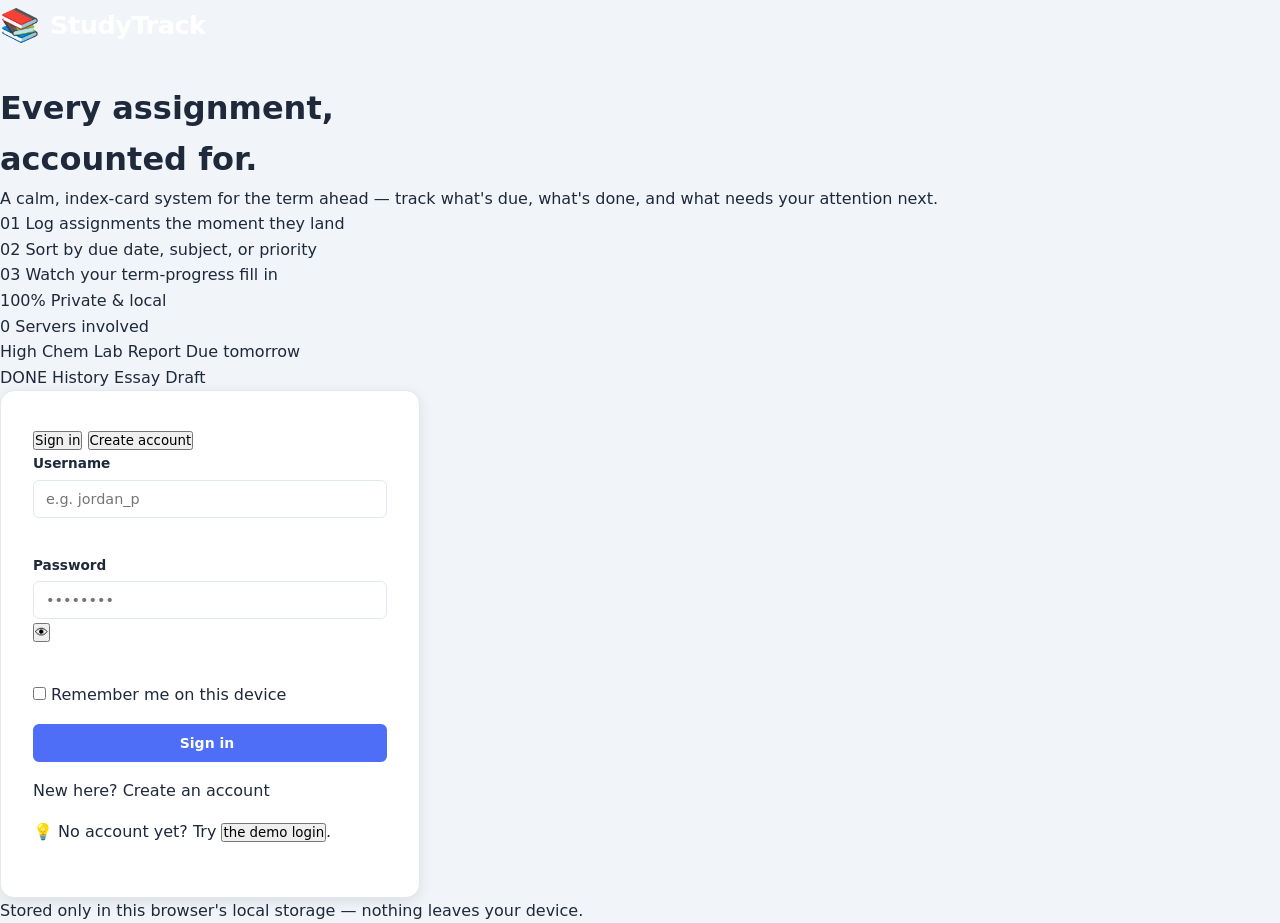
==== commit 6db248aa: "Update index.html" ====
--- a/index.html
+++ b/index.html
@@ -3,426 +3,175 @@
 <head>
   <meta charset="UTF-8" />
   <meta name="viewport" content="width=device-width, initial-scale=1.0" />
-  <title>Dashboard — StudyTrack</title>
+  <title>StudyTrack — Plan your term, one task at a time</title>
+  <link rel="preconnect" href="https://fonts.googleapis.com">
+  <link href="https://fonts.googleapis.com/css2?family=Fraunces:opsz,wght@9..144,400;9..144,500;9..144,600;9..144,700&family=Inter:wght@400;500;600;700;800&family=JetBrains+Mono:wght@400;500;600&display=swap" rel="stylesheet">
   <link rel="stylesheet" href="style.css" />
 </head>
-<body class="app-body">
+<body class="auth-body">
 
-  <!-- ===== MOBILE TOP BAR ===== -->
-  <div class="mobile-topbar">
-    <button class="sidebar-toggle" id="sidebarToggle" aria-label="Toggle sidebar">
-      <span></span><span></span><span></span>
-    </button>
-    <div class="mobile-logo">
-      <span class="auth-logo-icon">📚</span>
-      <span class="auth-logo-text">StudyTrack</span>
-    </div>
-    <button class="btn btn-sm btn-ghost" id="mobileLogoutBtn">Logout</button>
+  <!-- Ambient notebook-grid backdrop -->
+  <div class="auth-backdrop" aria-hidden="true">
+    <div class="grain-layer"></div>
+    <div class="ring ring-a"></div>
+    <div class="ring ring-b"></div>
   </div>
 
-  <!-- ===== SIDEBAR OVERLAY (mobile) ===== -->
-  <div class="sidebar-overlay" id="sidebarOverlay"></div>
+  <div class="auth-shell">
 
-  <!-- ===== APP SHELL (CSS Grid: sidebar + main) ===== -->
-  <div class="app-shell" id="appShell">
+    <!-- LEFT: Brand / pitch panel -->
+    <div class="auth-pitch">
+      <div class="auth-pitch-inner">
+        <div class="auth-logo">
+          <span class="auth-logo-icon">📚</span>
+          <span class="auth-logo-text">StudyTrack</span>
+        </div>
 
-    <!-- ===== SIDEBAR ===== -->
-    <aside class="sidebar" id="sidebar">
+        <h1 class="pitch-headline">
+          Every assignment,<br />
+          <span class="pitch-highlight">accounted for.</span>
+        </h1>
+        <p class="pitch-sub">
+          A calm, index-card system for the term ahead — track what's due, what's done,
+          and what needs your attention next.
+        </p>
 
-      <!-- Logo -->
-      <div class="sidebar-logo">
-        <span class="auth-logo-icon">📚</span>
-        <span class="auth-logo-text">StudyTrack</span>
-      </div>
+        <ul class="pitch-list">
+          <li><span class="pitch-mark">01</span> Log assignments the moment they land</li>
+          <li><span class="pitch-mark">02</span> Sort by due date, subject, or priority</li>
+          <li><span class="pitch-mark">03</span> Watch your term-progress fill in</li>
+        </ul>
 
-      <!-- User info mini card -->
-      <div class="sidebar-user" id="sidebarUser">
-        <div class="sidebar-avatar" id="sidebarAvatar">?</div>
-        <div class="sidebar-user-info">
-          <span class="sidebar-user-name" id="sidebarUserName">Loading...</span>
-          <span class="sidebar-user-handle" id="sidebarUserHandle">@username</span>
+        <div class="pitch-stat-row">
+          <div class="pitch-stat">
+            <span class="pitch-stat-num" id="pitchStatUsers">100%</span>
+            <span class="pitch-stat-label">Private &amp; local</span>
+          </div>
+          <div class="pitch-divider"></div>
+          <div class="pitch-stat">
+            <span class="pitch-stat-num">0</span>
+            <span class="pitch-stat-label">Servers involved</span>
+          </div>
         </div>
       </div>
 
-      <!-- Navigation -->
-      <nav class="sidebar-nav">
-        <a href="#" class="sidebar-link active" data-section="dashboard" id="navDashboard">
-          <span class="sidebar-link-icon">🏠</span>
-          <span>Dashboard</span>
-        </a>
-        <a href="#" class="sidebar-link" data-section="tasks" id="navTasks">
-          <span class="sidebar-link-icon">📋</span>
-          <span>My Tasks</span>
-        </a>
-        <a href="#" class="sidebar-link" data-section="add" id="navAdd">
-          <span class="sidebar-link-icon">➕</span>
-          <span>Add Task</span>
-        </a>
-        <a href="#" class="sidebar-link" data-section="profile" id="navProfile">
-          <span class="sidebar-link-icon">👤</span>
-          <span>Profile</span>
-        </a>
-      </nav>
+      <div class="pitch-card-float" aria-hidden="true">
+        <div class="float-card float-card-1">
+          <span class="float-card-tag tag-high">High</span>
+          <span class="float-card-title">Chem Lab Report</span>
+          <span class="float-card-due">Due tomorrow</span>
+        </div>
+        <div class="float-card float-card-2">
+          <span class="float-stamp">DONE</span>
+          <span class="float-card-title">History Essay Draft</span>
+        </div>
+      </div>
+    </div>
 
-      <!-- Sidebar Logout -->
-      <div class="sidebar-footer">
-        <button class="sidebar-logout-btn" id="sidebarLogoutBtn">
-          <span>🚪</span>
-          <span>Logout</span>
-        </button>
-      </div>
+    <!-- RIGHT: Auth forms -->
+    <div class="auth-panel">
+      <div class="auth-card">
 
-    </aside>
+        <div class="auth-card-tabs" role="tablist">
+          <button class="auth-tab active" id="tabLogin" role="tab" aria-selected="true">Sign in</button>
+          <button class="auth-tab" id="tabRegister" role="tab" aria-selected="false">Create account</button>
+          <span class="auth-tab-indicator" id="tabIndicator"></span>
+        </div>
 
-    <!-- ===== MAIN CONTENT AREA ===== -->
-    <div class="main-area">
+        <!-- LOGIN FORM -->
+        <form class="auth-form" id="loginForm" novalidate>
+          <div class="auth-alert auth-alert-error" id="loginError" style="display:none;"></div>
 
-      <!-- TOP HEADER BAR -->
-      <header class="app-header">
-        <div class="app-header-left">
-          <h1 class="app-header-title" id="headerTitle">Dashboard</h1>
-          <span class="app-header-date" id="headerDate"></span>
-        </div>
-        <div class="app-header-right">
-          <span class="header-welcome" id="headerWelcome">Welcome!</span>
-          <button class="btn btn-sm btn-outline" id="headerLogoutBtn">Logout</button>
-        </div>
-      </header>
-
-      <!-- ===== SECTIONS ===== -->
-
-      <!-- SECTION: DASHBOARD -->
-      <section class="content-section active" id="sectionDashboard">
-        <div class="section-inner">
-
-          <!-- Welcome Banner -->
-          <div class="welcome-banner" id="welcomeBanner">
-            <div class="welcome-text">
-              <h2 class="welcome-heading" id="welcomeHeading">Good morning! 👋</h2>
-              <p class="welcome-sub" id="welcomeSub">Here's your study overview for today.</p>
-            </div>
-            <div class="welcome-emoji">🎓</div>
+          <div class="form-group">
+            <label for="loginUsername" class="form-label">Username</label>
+            <input type="text" id="loginUsername" class="form-input" placeholder="e.g. jordan_p" autocomplete="username" />
+            <span class="error-msg" id="loginUsernameError"></span>
           </div>
 
-          <!-- Stats Grid -->
-          <div class="stats-grid">
-            <div class="stat-card stat-total">
-              <div class="stat-icon-wrap">📋</div>
-              <div class="stat-body">
-                <span class="stat-number" id="totalCount">0</span>
-                <span class="stat-label">Total Tasks</span>
-              </div>
+          <div class="form-group">
+            <label for="loginPassword" class="form-label">Password</label>
+            <div class="input-with-action">
+              <input type="password" id="loginPassword" class="form-input" placeholder="••••••••" autocomplete="current-password" />
+              <button type="button" class="input-action-btn" id="toggleLoginPass" aria-label="Show password">👁</button>
             </div>
-            <div class="stat-card stat-pending">
-              <div class="stat-icon-wrap">⏳</div>
-              <div class="stat-body">
-                <span class="stat-number" id="pendingCount">0</span>
-                <span class="stat-label">Pending</span>
-              </div>
+            <span class="error-msg" id="loginPasswordError"></span>
+          </div>
+
+          <label class="checkbox-row">
+            <input type="checkbox" id="rememberMe" />
+            <span>Remember me on this device</span>
+          </label>
+
+          <button type="submit" class="btn btn-primary btn-full btn-loading" id="loginSubmitBtn">
+            <span class="btn-label">Sign in</span>
+            <span class="btn-spinner" aria-hidden="true"></span>
+          </button>
+
+          <p class="auth-switch-line">
+            New here? <a href="#" id="goRegister">Create an account</a>
+          </p>
+
+          <div class="auth-demo-note">
+            <span class="auth-demo-icon">💡</span>
+            <span>No account yet? Try <button type="button" class="link-inline" id="fillDemo">the demo login</button>.</span>
+          </div>
+        </form>
+
+        <!-- REGISTER FORM -->
+        <form class="auth-form" id="registerForm" novalidate style="display:none;">
+          <div class="auth-alert auth-alert-error" id="registerError" style="display:none;"></div>
+
+          <div class="form-grid-two">
+            <div class="form-group">
+              <label for="regFullName" class="form-label">Full name</label>
+              <input type="text" id="regFullName" class="form-input" placeholder="Jordan Park" autocomplete="name" />
+              <span class="error-msg" id="regFullNameError"></span>
             </div>
-            <div class="stat-card stat-completed">
-              <div class="stat-icon-wrap">✅</div>
-              <div class="stat-body">
-                <span class="stat-number" id="completedCount">0</span>
-                <span class="stat-label">Completed</span>
-              </div>
-            </div>
-            <div class="stat-card stat-due">
-              <div class="stat-icon-wrap">🔔</div>
-              <div class="stat-body">
-                <span class="stat-number" id="dueSoonCount">0</span>
-                <span class="stat-label">Due Soon</span>
-              </div>
+            <div class="form-group">
+              <label for="regUsername" class="form-label">Username</label>
+              <input type="text" id="regUsername" class="form-input" placeholder="jordan_p" autocomplete="username" />
+              <span class="error-msg" id="regUsernameError"></span>
             </div>
           </div>
 
-          <!-- Progress Bar -->
-          <div class="progress-section">
-            <div class="progress-header">
-              <span class="progress-label">Overall Progress</span>
-              <span class="progress-percent" id="progressPercent">0%</span>
+          <div class="form-group">
+            <label for="regPassword" class="form-label">Password</label>
+            <div class="input-with-action">
+              <input type="password" id="regPassword" class="form-input" placeholder="At least 6 characters" autocomplete="new-password" />
+              <button type="button" class="input-action-btn" id="toggleRegPass" aria-label="Show password">👁</button>
             </div>
-            <div class="progress-bar-track">
-              <div class="progress-bar-fill" id="progressBarFill" style="width: 0%"></div>
+            <div class="pass-strength" id="passStrength">
+              <div class="pass-strength-track"><div class="pass-strength-fill" id="passStrengthFill"></div></div>
+              <span class="pass-strength-label" id="passStrengthLabel">&nbsp;</span>
             </div>
+            <span class="error-msg" id="regPasswordError"></span>
           </div>
 
-          <!-- Recent Tasks Preview (on dashboard) -->
-          <div class="dashboard-tasks-preview">
-            <div class="section-subheader">
-              <h3 class="subsection-title">Recent Tasks</h3>
-              <a href="#" class="view-all-link" data-section="tasks">View All →</a>
-            </div>
-            <div class="tasks-preview-list" id="tasksPreviewList"></div>
-            <div class="empty-state" id="dashboardEmpty" style="display:none;">
-              <span class="empty-icon">📝</span>
-              <h3 class="empty-title">No tasks yet</h3>
-              <p class="empty-message">Add your first task to get started!</p>
-              <button class="btn btn-primary" id="dashEmptyAddBtn">+ Add Task</button>
-            </div>
+          <div class="form-group">
+            <label for="regConfirm" class="form-label">Confirm password</label>
+            <input type="password" id="regConfirm" class="form-input" placeholder="••••••••" autocomplete="new-password" />
+            <span class="error-msg" id="regConfirmError"></span>
           </div>
 
-        </div>
-      </section>
+          <button type="submit" class="btn btn-primary btn-full btn-loading" id="registerSubmitBtn">
+            <span class="btn-label">Create account</span>
+            <span class="btn-spinner" aria-hidden="true"></span>
+          </button>
 
-      <!-- SECTION: MY TASKS -->
-      <section class="content-section" id="sectionTasks">
-        <div class="section-inner">
+          <p class="auth-switch-line">
+            Already have an account? <a href="#" id="goLogin">Sign in</a>
+          </p>
+        </form>
 
-          <!-- Controls -->
-          <div class="controls-card">
-            <div class="search-wrapper">
-              <span class="search-icon-abs">🔍</span>
-              <input type="text" id="searchInput" class="search-input" placeholder="Search by title, subject..." />
-            </div>
-            <div class="filter-row">
-              <div class="filter-item">
-                <label class="filter-label" for="filterStatus">Status</label>
-                <select id="filterStatus" class="filter-select">
-                  <option value="all">All</option>
-                  <option value="pending">Pending</option>
-                  <option value="completed">Completed</option>
-                </select>
-              </div>
-              <div class="filter-item">
-                <label class="filter-label" for="filterPriority">Priority</label>
-                <select id="filterPriority" class="filter-select">
-                  <option value="all">All</option>
-                  <option value="high">High</option>
-                  <option value="medium">Medium</option>
-                  <option value="low">Low</option>
-                </select>
-              </div>
-              <div class="filter-item">
-                <label class="filter-label" for="sortOrder">Sort By</label>
-                <select id="sortOrder" class="filter-select">
-                  <option value="newest">Newest First</option>
-                  <option value="oldest">Oldest First</option>
-                  <option value="dueDate">Due Date</option>
-                  <option value="priority">Priority</option>
-                </select>
-              </div>
-              <button class="btn btn-sm btn-outline" id="clearFiltersBtn">Clear</button>
-            </div>
-          </div>
+      </div>
 
-          <!-- Task Count Label -->
-          <div class="tasks-header-row">
-            <h3 class="subsection-title">My Tasks</h3>
-            <div class="tasks-header-right">
-              <span class="tasks-count-label" id="tasksCountLabel">0 tasks</span>
-              <button class="btn btn-sm btn-primary" id="tasksAddBtn">+ Add Task</button>
-            </div>
-          </div>
+      <p class="auth-footnote">Stored only in this browser's local storage — nothing leaves your device.</p>
+    </div>
 
-          <!-- Tasks Grid -->
-          <div class="tasks-grid" id="tasksGrid"></div>
-
-          <!-- Empty State -->
-          <div class="empty-state" id="tasksEmpty" style="display:none;">
-            <span class="empty-icon">🔍</span>
-            <h3 class="empty-title">No tasks found</h3>
-            <p class="empty-message">Try different search terms or filters, or add a new task.</p>
-            <button class="btn btn-primary" id="tasksEmptyAddBtn">+ Add Task</button>
-          </div>
-
-        </div>
-      </section>
-
-      <!-- SECTION: ADD TASK (inline panel, not a modal) -->
-      <section class="content-section" id="sectionAdd">
-        <div class="section-inner">
-          <div class="form-page-card">
-            <div class="form-page-header">
-              <h2 class="form-page-title">Add New Task</h2>
-              <p class="form-page-desc">Fill in the details below to add a task to your list.</p>
-            </div>
-
-            <div class="auth-alert auth-alert-success" id="addTaskSuccess" style="display:none;"></div>
-
-            <form id="addTaskForm" class="task-form" novalidate>
-
-              <div class="form-grid-two">
-                <div class="form-group">
-                  <label for="taskTitle" class="form-label">Task Title <span class="required">*</span></label>
-                  <input type="text" id="taskTitle" class="form-input" placeholder="e.g. Complete Math Assignment" maxlength="100" />
-                  <span class="error-msg" id="titleError"></span>
-                </div>
-                <div class="form-group">
-                  <label for="taskSubject" class="form-label">Subject <span class="required">*</span></label>
-                  <input type="text" id="taskSubject" class="form-input" placeholder="e.g. Mathematics" maxlength="60" />
-                  <span class="error-msg" id="subjectError"></span>
-                </div>
-              </div>
-
-              <div class="form-group">
-                <label for="taskDescription" class="form-label">Description</label>
-                <textarea id="taskDescription" class="form-textarea" rows="3" placeholder="Short description (optional)..." maxlength="300"></textarea>
-              </div>
-
-              <div class="form-grid-two">
-                <div class="form-group">
-                  <label for="taskDueDate" class="form-label">Due Date <span class="required">*</span></label>
-                  <input type="date" id="taskDueDate" class="form-input" />
-                  <span class="error-msg" id="dueDateError"></span>
-                </div>
-                <div class="form-group">
-                  <label for="taskPriority" class="form-label">Priority</label>
-                  <select id="taskPriority" class="form-input form-select">
-                    <option value="medium">Medium</option>
-                    <option value="high">High</option>
-                    <option value="low">Low</option>
-                  </select>
-                </div>
-              </div>
-
-              <div class="form-actions-row">
-                <button type="button" class="btn btn-outline" id="addTaskCancelBtn">Cancel</button>
-                <button type="submit" class="btn btn-primary" id="addTaskSubmitBtn">Add Task</button>
-              </div>
-
-            </form>
-          </div>
-        </div>
-      </section>
-
-      <!-- SECTION: PROFILE -->
-      <section class="content-section" id="sectionProfile">
-        <div class="section-inner">
-          <div class="profile-card">
-
-            <div class="profile-avatar-area">
-              <div class="profile-avatar" id="profileAvatar">?</div>
-              <div class="profile-name-area">
-                <h2 class="profile-name" id="profileFullName">—</h2>
-                <span class="profile-username" id="profileUsername">@—</span>
-              </div>
-            </div>
-
-            <div class="profile-divider"></div>
-
-            <div class="profile-stats-grid">
-              <div class="profile-stat">
-                <span class="profile-stat-number" id="profileTotal">0</span>
-                <span class="profile-stat-label">Total Tasks</span>
-              </div>
-              <div class="profile-stat">
-                <span class="profile-stat-number profile-stat-completed" id="profileCompleted">0</span>
-                <span class="profile-stat-label">Completed</span>
-              </div>
-              <div class="profile-stat">
-                <span class="profile-stat-number profile-stat-pending" id="profilePending">0</span>
-                <span class="profile-stat-label">Pending</span>
-              </div>
-            </div>
-
-            <div class="profile-divider"></div>
-
-            <div class="profile-info-section">
-              <h3 class="profile-section-label">Account Info</h3>
-              <div class="profile-info-row">
-                <span class="profile-info-key">Full Name</span>
-                <span class="profile-info-val" id="profileInfoName">—</span>
-              </div>
-              <div class="profile-info-row">
-                <span class="profile-info-key">Username</span>
-                <span class="profile-info-val" id="profileInfoUsername">—</span>
-              </div>
-              <div class="profile-info-row">
-                <span class="profile-info-key">Member Since</span>
-                <span class="profile-info-val" id="profileInfoDate">—</span>
-              </div>
-            </div>
-
-            <div class="profile-divider"></div>
-
-            <div class="profile-note">
-              <span class="profile-note-icon">🔒</span>
-              <span>This is a demo account stored in your browser's localStorage. No data is shared with any server.</span>
-            </div>
-
-            <button class="btn btn-danger btn-full profile-logout-btn" id="profileLogoutBtn">
-              🚪 Logout
-            </button>
-
-          </div>
-        </div>
-      </section>
-
-    </div>
   </div>
 
-  <!-- ===== EDIT TASK MODAL ===== -->
-  <div class="modal-overlay" id="editModalOverlay">
-    <div class="modal" role="dialog" aria-modal="true" aria-labelledby="editModalTitle">
-      <div class="modal-header">
-        <h2 class="modal-title" id="editModalTitle">Edit Task</h2>
-        <button class="modal-close" id="closeEditModal" aria-label="Close">&times;</button>
-      </div>
-      <form class="modal-form" id="editTaskForm" novalidate>
-
-        <div class="form-group">
-          <label for="editTaskTitle" class="form-label">Task Title <span class="required">*</span></label>
-          <input type="text" id="editTaskTitle" class="form-input" maxlength="100" />
-          <span class="error-msg" id="editTitleError"></span>
-        </div>
-
-        <div class="form-group">
-          <label for="editTaskSubject" class="form-label">Subject <span class="required">*</span></label>
-          <input type="text" id="editTaskSubject" class="form-input" maxlength="60" />
-          <span class="error-msg" id="editSubjectError"></span>
-        </div>
-
-        <div class="form-group">
-          <label for="editTaskDescription" class="form-label">Description</label>
-          <textarea id="editTaskDescription" class="form-textarea" rows="3" maxlength="300"></textarea>
-        </div>
-
-        <div class="form-grid-two">
-          <div class="form-group">
-            <label for="editTaskDueDate" class="form-label">Due Date <span class="required">*</span></label>
-            <input type="date" id="editTaskDueDate" class="form-input" />
-            <span class="error-msg" id="editDueDateError"></span>
-          </div>
-          <div class="form-group">
-            <label for="editTaskPriority" class="form-label">Priority</label>
-            <select id="editTaskPriority" class="form-input form-select">
-              <option value="medium">Medium</option>
-              <option value="high">High</option>
-              <option value="low">Low</option>
-            </select>
-          </div>
-        </div>
-
-        <input type="hidden" id="editingTaskId" />
-
-        <div class="form-actions">
-          <button type="button" class="btn btn-outline" id="cancelEditBtn">Cancel</button>
-          <button type="submit" class="btn btn-primary">Save Changes</button>
-        </div>
-
-      </form>
-    </div>
-  </div>
-
-  <!-- ===== DELETE CONFIRM MODAL ===== -->
-  <div class="modal-overlay" id="deleteModalOverlay">
-    <div class="modal confirm-modal" role="dialog" aria-modal="true">
-      <div class="confirm-icon-wrap">🗑️</div>
-      <h3 class="confirm-title">Delete Task?</h3>
-      <p class="confirm-msg">This action cannot be undone. The task will be permanently removed.</p>
-      <div class="form-actions">
-        <button class="btn btn-outline" id="cancelDeleteBtn">Cancel</button>
-        <button class="btn btn-danger" id="confirmDeleteBtn">Yes, Delete</button>
-      </div>
-    </div>
-  </div>
-
-  <!-- ===== TOAST ===== -->
   <div class="toast" id="toast"></div>
 
   <script src="auth.js"></script>
-  <script src="script.js"></script>
-
 </body>
 </html>
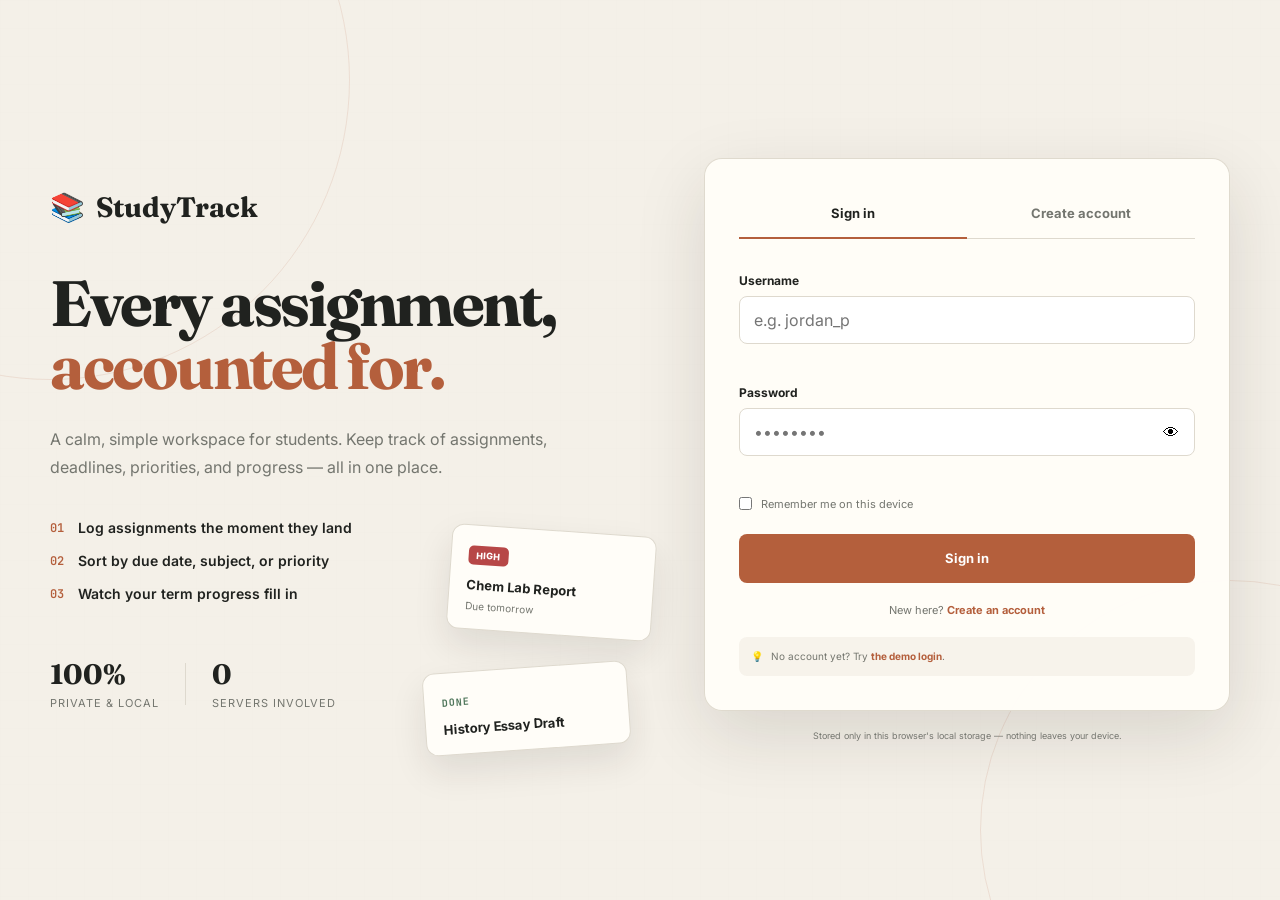
==== commit 83c71fff: "Update index.html" ====
--- a/index.html
+++ b/index.html
@@ -2,176 +2,762 @@
 <html lang="en">
 <head>
   <meta charset="UTF-8" />
-  <meta name="viewport" content="width=device-width, initial-scale=1.0" />
+
+  <meta
+    name="viewport"
+    content="width=device-width, initial-scale=1.0"
+  />
+
+  <meta
+    name="description"
+    content="StudyTrack — Plan your term, track assignments, and stay organized."
+  />
+
+  <meta
+    name="theme-color"
+    content="#f4f0e8"
+  />
+
   <title>StudyTrack — Plan your term, one task at a time</title>
-  <link rel="preconnect" href="https://fonts.googleapis.com">
-  <link href="https://fonts.googleapis.com/css2?family=Fraunces:opsz,wght@9..144,400;9..144,500;9..144,600;9..144,700&family=Inter:wght@400;500;600;700;800&family=JetBrains+Mono:wght@400;500;600&display=swap" rel="stylesheet">
-  <link rel="stylesheet" href="style.css" />
+
+  <!-- Preconnect -->
+  <link
+    rel="preconnect"
+    href="https://fonts.googleapis.com"
+  />
+
+  <link
+    rel="preconnect"
+    href="https://fonts.gstatic.com"
+    crossorigin
+  />
+
+  <!-- Fonts -->
+  <link
+    href="https://fonts.googleapis.com/css2?family=Fraunces:opsz,wght@9..144,400;9..144,500;9..144,600;9..144,700&family=Inter:wght@400;500;600;700;800&family=JetBrains+Mono:wght@400;500;600&display=swap"
+    rel="stylesheet"
+  />
+
+  <!-- Stylesheet -->
+  <link
+    rel="stylesheet"
+    href="style.css"
+  />
 </head>
+
 <body class="auth-body">
 
-  <!-- Ambient notebook-grid backdrop -->
-  <div class="auth-backdrop" aria-hidden="true">
+  <!-- =========================================
+       BACKGROUND
+  ========================================== -->
+
+  <div
+    class="auth-backdrop"
+    aria-hidden="true"
+  >
     <div class="grain-layer"></div>
+
     <div class="ring ring-a"></div>
     <div class="ring ring-b"></div>
   </div>
 
-  <div class="auth-shell">
-
-    <!-- LEFT: Brand / pitch panel -->
-    <div class="auth-pitch">
+
+  <!-- =========================================
+       MAIN AUTHENTICATION LAYOUT
+  ========================================== -->
+
+  <main class="auth-shell">
+
+
+    <!-- =======================================
+         LEFT SIDE — BRAND / INTRODUCTION
+    ======================================== -->
+
+    <section
+      class="auth-pitch"
+      aria-label="About StudyTrack"
+    >
+
       <div class="auth-pitch-inner">
+
+        <!-- Brand -->
         <div class="auth-logo">
-          <span class="auth-logo-icon">📚</span>
-          <span class="auth-logo-text">StudyTrack</span>
+
+          <span
+            class="auth-logo-icon"
+            aria-hidden="true"
+          >
+            📚
+          </span>
+
+          <span class="auth-logo-text">
+            StudyTrack
+          </span>
+
         </div>
 
+
+        <!-- Main Heading -->
         <h1 class="pitch-headline">
+
           Every assignment,<br />
-          <span class="pitch-highlight">accounted for.</span>
+
+          <span class="pitch-highlight">
+            accounted for.
+          </span>
+
         </h1>
+
+
+        <!-- Description -->
         <p class="pitch-sub">
-          A calm, index-card system for the term ahead — track what's due, what's done,
-          and what needs your attention next.
+          A calm, simple workspace for students.
+          Keep track of assignments, deadlines,
+          priorities, and progress — all in one place.
         </p>
 
+
+        <!-- Feature List -->
         <ul class="pitch-list">
-          <li><span class="pitch-mark">01</span> Log assignments the moment they land</li>
-          <li><span class="pitch-mark">02</span> Sort by due date, subject, or priority</li>
-          <li><span class="pitch-mark">03</span> Watch your term-progress fill in</li>
+
+          <li>
+            <span
+              class="pitch-mark"
+              aria-hidden="true"
+            >
+              01
+            </span>
+
+            <span>
+              Log assignments the moment they land
+            </span>
+          </li>
+
+          <li>
+            <span
+              class="pitch-mark"
+              aria-hidden="true"
+            >
+              02
+            </span>
+
+            <span>
+              Sort by due date, subject, or priority
+            </span>
+          </li>
+
+          <li>
+            <span
+              class="pitch-mark"
+              aria-hidden="true"
+            >
+              03
+            </span>
+
+            <span>
+              Watch your term progress fill in
+            </span>
+          </li>
+
         </ul>
 
+
+        <!-- Statistics -->
         <div class="pitch-stat-row">
+
           <div class="pitch-stat">
-            <span class="pitch-stat-num" id="pitchStatUsers">100%</span>
-            <span class="pitch-stat-label">Private &amp; local</span>
+
+            <span
+              class="pitch-stat-num"
+              id="pitchStatUsers"
+            >
+              100%
+            </span>
+
+            <span class="pitch-stat-label">
+              Private &amp; local
+            </span>
+
           </div>
-          <div class="pitch-divider"></div>
+
+
+          <div
+            class="pitch-divider"
+            aria-hidden="true"
+          ></div>
+
+
           <div class="pitch-stat">
-            <span class="pitch-stat-num">0</span>
-            <span class="pitch-stat-label">Servers involved</span>
+
+            <span class="pitch-stat-num">
+              0
+            </span>
+
+            <span class="pitch-stat-label">
+              Servers involved
+            </span>
+
           </div>
+
         </div>
+
       </div>
 
-      <div class="pitch-card-float" aria-hidden="true">
+
+      <!-- =====================================
+           FLOATING TASK CARDS
+      ====================================== -->
+
+      <div
+        class="pitch-card-float"
+        aria-hidden="true"
+      >
+
+        <!-- Card 1 -->
         <div class="float-card float-card-1">
-          <span class="float-card-tag tag-high">High</span>
-          <span class="float-card-title">Chem Lab Report</span>
-          <span class="float-card-due">Due tomorrow</span>
+
+          <span class="float-card-tag tag-high">
+            High
+          </span>
+
+          <span class="float-card-title">
+            Chem Lab Report
+          </span>
+
+          <span class="float-card-due">
+            Due tomorrow
+          </span>
+
         </div>
+
+
+        <!-- Card 2 -->
         <div class="float-card float-card-2">
-          <span class="float-stamp">DONE</span>
-          <span class="float-card-title">History Essay Draft</span>
+
+          <span class="float-stamp">
+            DONE
+          </span>
+
+          <span class="float-card-title">
+            History Essay Draft
+          </span>
+
         </div>
+
       </div>
-    </div>
-
-    <!-- RIGHT: Auth forms -->
-    <div class="auth-panel">
+
+    </section>
+
+
+
+    <!-- =======================================
+         RIGHT SIDE — AUTHENTICATION
+    ======================================== -->
+
+    <section
+      class="auth-panel"
+      aria-label="Account authentication"
+    >
+
       <div class="auth-card">
 
-        <div class="auth-card-tabs" role="tablist">
-          <button class="auth-tab active" id="tabLogin" role="tab" aria-selected="true">Sign in</button>
-          <button class="auth-tab" id="tabRegister" role="tab" aria-selected="false">Create account</button>
-          <span class="auth-tab-indicator" id="tabIndicator"></span>
+
+        <!-- =====================================
+             TABS
+        ====================================== -->
+
+        <div
+          class="auth-card-tabs"
+          role="tablist"
+          aria-label="Authentication"
+        >
+
+          <button
+            type="button"
+            class="auth-tab active"
+            id="tabLogin"
+            role="tab"
+            aria-selected="true"
+            aria-controls="loginForm"
+          >
+            Sign in
+          </button>
+
+
+          <button
+            type="button"
+            class="auth-tab"
+            id="tabRegister"
+            role="tab"
+            aria-selected="false"
+            aria-controls="registerForm"
+          >
+            Create account
+          </button>
+
+
+          <span
+            class="auth-tab-indicator"
+            id="tabIndicator"
+            aria-hidden="true"
+          ></span>
+
         </div>
 
-        <!-- LOGIN FORM -->
-        <form class="auth-form" id="loginForm" novalidate>
-          <div class="auth-alert auth-alert-error" id="loginError" style="display:none;"></div>
-
+
+
+        <!-- =====================================
+             LOGIN FORM
+        ====================================== -->
+
+        <form
+          class="auth-form"
+          id="loginForm"
+          novalidate
+          role="tabpanel"
+          aria-labelledby="tabLogin"
+        >
+
+          <!-- Error Alert -->
+          <div
+            class="auth-alert auth-alert-error"
+            id="loginError"
+            role="alert"
+            aria-live="polite"
+            style="display: none;"
+          ></div>
+
+
+          <!-- Username -->
           <div class="form-group">
-            <label for="loginUsername" class="form-label">Username</label>
-            <input type="text" id="loginUsername" class="form-input" placeholder="e.g. jordan_p" autocomplete="username" />
-            <span class="error-msg" id="loginUsernameError"></span>
+
+            <label
+              for="loginUsername"
+              class="form-label"
+            >
+              Username
+            </label>
+
+            <input
+              type="text"
+              id="loginUsername"
+              name="username"
+              class="form-input"
+              placeholder="e.g. jordan_p"
+              autocomplete="username"
+              autocapitalize="none"
+              spellcheck="false"
+              required
+            />
+
+            <span
+              class="error-msg"
+              id="loginUsernameError"
+              role="alert"
+              aria-live="polite"
+            ></span>
+
           </div>
 
+
+          <!-- Password -->
           <div class="form-group">
-            <label for="loginPassword" class="form-label">Password</label>
+
+            <label
+              for="loginPassword"
+              class="form-label"
+            >
+              Password
+            </label>
+
+
             <div class="input-with-action">
-              <input type="password" id="loginPassword" class="form-input" placeholder="••••••••" autocomplete="current-password" />
-              <button type="button" class="input-action-btn" id="toggleLoginPass" aria-label="Show password">👁</button>
+
+              <input
+                type="password"
+                id="loginPassword"
+                name="password"
+                class="form-input"
+                placeholder="••••••••"
+                autocomplete="current-password"
+                required
+              />
+
+
+              <button
+                type="button"
+                class="input-action-btn"
+                id="toggleLoginPass"
+                aria-label="Show password"
+                aria-controls="loginPassword"
+                aria-pressed="false"
+              >
+                👁
+              </button>
+
             </div>
-            <span class="error-msg" id="loginPasswordError"></span>
+
+
+            <span
+              class="error-msg"
+              id="loginPasswordError"
+              role="alert"
+              aria-live="polite"
+            ></span>
+
           </div>
 
+
+          <!-- Remember Me -->
           <label class="checkbox-row">
-            <input type="checkbox" id="rememberMe" />
-            <span>Remember me on this device</span>
+
+            <input
+              type="checkbox"
+              id="rememberMe"
+              name="rememberMe"
+            />
+
+            <span>
+              Remember me on this device
+            </span>
+
           </label>
 
-          <button type="submit" class="btn btn-primary btn-full btn-loading" id="loginSubmitBtn">
-            <span class="btn-label">Sign in</span>
-            <span class="btn-spinner" aria-hidden="true"></span>
+
+          <!-- Login Button -->
+          <button
+            type="submit"
+            class="btn btn-primary btn-full btn-loading"
+            id="loginSubmitBtn"
+          >
+
+            <span class="btn-label">
+              Sign in
+            </span>
+
+            <span
+              class="btn-spinner"
+              aria-hidden="true"
+            ></span>
+
           </button>
 
+
+          <!-- Register Link -->
           <p class="auth-switch-line">
-            New here? <a href="#" id="goRegister">Create an account</a>
+
+            New here?
+
+            <a
+              href="#"
+              id="goRegister"
+              role="button"
+            >
+              Create an account
+            </a>
+
           </p>
 
+
+          <!-- Demo Login -->
           <div class="auth-demo-note">
-            <span class="auth-demo-icon">💡</span>
-            <span>No account yet? Try <button type="button" class="link-inline" id="fillDemo">the demo login</button>.</span>
+
+            <span
+              class="auth-demo-icon"
+              aria-hidden="true"
+            >
+              💡
+            </span>
+
+            <span>
+              No account yet?
+              Try
+
+              <button
+                type="button"
+                class="link-inline"
+                id="fillDemo"
+              >
+                the demo login
+              </button>.
+
+            </span>
+
           </div>
+
         </form>
 
-        <!-- REGISTER FORM -->
-        <form class="auth-form" id="registerForm" novalidate style="display:none;">
-          <div class="auth-alert auth-alert-error" id="registerError" style="display:none;"></div>
-
+
+
+        <!-- =====================================
+             REGISTER FORM
+        ====================================== -->
+
+        <form
+          class="auth-form"
+          id="registerForm"
+          novalidate
+          role="tabpanel"
+          aria-labelledby="tabRegister"
+          style="display: none;"
+        >
+
+          <!-- Error Alert -->
+          <div
+            class="auth-alert auth-alert-error"
+            id="registerError"
+            role="alert"
+            aria-live="polite"
+            style="display: none;"
+          ></div>
+
+
+          <!-- Full Name + Username -->
           <div class="form-grid-two">
+
+
+            <!-- Full Name -->
             <div class="form-group">
-              <label for="regFullName" class="form-label">Full name</label>
-              <input type="text" id="regFullName" class="form-input" placeholder="Jordan Park" autocomplete="name" />
-              <span class="error-msg" id="regFullNameError"></span>
+
+              <label
+                for="regFullName"
+                class="form-label"
+              >
+                Full name
+              </label>
+
+              <input
+                type="text"
+                id="regFullName"
+                name="fullName"
+                class="form-input"
+                placeholder="Jordan Park"
+                autocomplete="name"
+                required
+              />
+
+              <span
+                class="error-msg"
+                id="regFullNameError"
+                role="alert"
+                aria-live="polite"
+              ></span>
+
             </div>
+
+
+            <!-- Username -->
             <div class="form-group">
-              <label for="regUsername" class="form-label">Username</label>
-              <input type="text" id="regUsername" class="form-input" placeholder="jordan_p" autocomplete="username" />
-              <span class="error-msg" id="regUsernameError"></span>
+
+              <label
+                for="regUsername"
+                class="form-label"
+              >
+                Username
+              </label>
+
+              <input
+                type="text"
+                id="regUsername"
+                name="username"
+                class="form-input"
+                placeholder="jordan_p"
+                autocomplete="username"
+                autocapitalize="none"
+                spellcheck="false"
+                required
+              />
+
+              <span
+                class="error-msg"
+                id="regUsernameError"
+                role="alert"
+                aria-live="polite"
+              ></span>
+
             </div>
+
           </div>
 
+
+          <!-- Password -->
           <div class="form-group">
-            <label for="regPassword" class="form-label">Password</label>
+
+            <label
+              for="regPassword"
+              class="form-label"
+            >
+              Password
+            </label>
+
+
             <div class="input-with-action">
-              <input type="password" id="regPassword" class="form-input" placeholder="At least 6 characters" autocomplete="new-password" />
-              <button type="button" class="input-action-btn" id="toggleRegPass" aria-label="Show password">👁</button>
+
+              <input
+                type="password"
+                id="regPassword"
+                name="password"
+                class="form-input"
+                placeholder="At least 6 characters"
+                autocomplete="new-password"
+                minlength="6"
+                required
+              />
+
+
+              <button
+                type="button"
+                class="input-action-btn"
+                id="toggleRegPass"
+                aria-label="Show password"
+                aria-controls="regPassword"
+                aria-pressed="false"
+              >
+                👁
+              </button>
+
             </div>
-            <div class="pass-strength" id="passStrength">
-              <div class="pass-strength-track"><div class="pass-strength-fill" id="passStrengthFill"></div></div>
-              <span class="pass-strength-label" id="passStrengthLabel">&nbsp;</span>
+
+
+            <!-- Password Strength -->
+            <div
+              class="pass-strength"
+              id="passStrength"
+              aria-live="polite"
+            >
+
+              <div class="pass-strength-track">
+
+                <div
+                  class="pass-strength-fill"
+                  id="passStrengthFill"
+                ></div>
+
+              </div>
+
+
+              <span
+                class="pass-strength-label"
+                id="passStrengthLabel"
+              >
+                &nbsp;
+              </span>
+
             </div>
-            <span class="error-msg" id="regPasswordError"></span>
+
+
+            <span
+              class="error-msg"
+              id="regPasswordError"
+              role="alert"
+              aria-live="polite"
+            ></span>
+
           </div>
 
+
+          <!-- Confirm Password -->
           <div class="form-group">
-            <label for="regConfirm" class="form-label">Confirm password</label>
-            <input type="password" id="regConfirm" class="form-input" placeholder="••••••••" autocomplete="new-password" />
-            <span class="error-msg" id="regConfirmError"></span>
+
+            <label
+              for="regConfirm"
+              class="form-label"
+            >
+              Confirm password
+            </label>
+
+            <input
+              type="password"
+              id="regConfirm"
+              name="confirmPassword"
+              class="form-input"
+              placeholder="••••••••"
+              autocomplete="new-password"
+              minlength="6"
+              required
+            />
+
+            <span
+              class="error-msg"
+              id="regConfirmError"
+              role="alert"
+              aria-live="polite"
+            ></span>
+
           </div>
 
-          <button type="submit" class="btn btn-primary btn-full btn-loading" id="registerSubmitBtn">
-            <span class="btn-label">Create account</span>
-            <span class="btn-spinner" aria-hidden="true"></span>
+
+          <!-- Create Account Button -->
+          <button
+            type="submit"
+            class="btn btn-primary btn-full btn-loading"
+            id="registerSubmitBtn"
+          >
+
+            <span class="btn-label">
+              Create account
+            </span>
+
+            <span
+              class="btn-spinner"
+              aria-hidden="true"
+            ></span>
+
           </button>
 
+
+          <!-- Login Link -->
           <p class="auth-switch-line">
-            Already have an account? <a href="#" id="goLogin">Sign in</a>
+
+            Already have an account?
+
+            <a
+              href="#"
+              id="goLogin"
+              role="button"
+            >
+              Sign in
+            </a>
+
           </p>
+
         </form>
 
       </div>
 
-      <p class="auth-footnote">Stored only in this browser's local storage — nothing leaves your device.</p>
-    </div>
-
-  </div>
-
-  <div class="toast" id="toast"></div>
-
-  <script src="auth.js"></script>
+
+      <!-- =====================================
+           FOOTNOTE
+      ====================================== -->
+
+      <p class="auth-footnote">
+        Stored only in this browser's local storage —
+        nothing leaves your device.
+      </p>
+
+    </section>
+
+  </main>
+
+
+  <!-- =========================================
+       TOAST
+  ========================================== -->
+
+  <div
+    class="toast"
+    id="toast"
+    role="status"
+    aria-live="polite"
+    aria-atomic="true"
+  ></div>
+
+
+  <!-- =========================================
+       JAVASCRIPT
+  ========================================== -->
+
+  <script src="auth.js" defer></script>
+
 </body>
-</html>
+</html>
--- a/style.css
+++ b/style.css
@@ -1,1547 +1,625 @@
-/* =============================================
-   style.css — StudyTrack Student Task Manager
-   Full CSS3 Stylesheet — Auth + Dashboard
-   ============================================= */
-
-/* ---- CSS Custom Properties ---- */
 :root {
-  --primary:        #4f6ef7;
-  --primary-dark:   #3a57e8;
-  --primary-light:  #eef0fe;
-  --primary-mid:    #c7d0fd;
-
-  --success:        #22c55e;
-  --success-light:  #dcfce7;
-  --success-dark:   #15803d;
-
-  --danger:         #ef4444;
-  --danger-light:   #fee2e2;
-  --danger-dark:    #b91c1c;
-
-  --warning:        #f59e0b;
-  --warning-light:  #fef3c7;
-  --warning-dark:   #92400e;
-
-  --text-dark:      #1e293b;
-  --text-med:       #475569;
-  --text-light:     #94a3b8;
-  --text-xlight:    #cbd5e1;
-
-  --bg:             #f1f5f9;
-  --bg-dark:        #e2e8f0;
-  --surface:        #ffffff;
-  --border:         #e2e8f0;
-  --border-dark:    #cbd5e1;
-
-  --sidebar-w:      240px;
-  --header-h:       64px;
-  --mobile-bar-h:   56px;
-
-  --radius-sm:      6px;
-  --radius-md:      10px;
-  --radius-lg:      14px;
-  --radius-xl:      20px;
-
-  --shadow-xs:      0 1px 2px rgba(0,0,0,0.06);
-  --shadow-sm:      0 1px 4px rgba(0,0,0,0.07), 0 1px 2px rgba(0,0,0,0.05);
-  --shadow-md:      0 4px 14px rgba(0,0,0,0.09);
-  --shadow-lg:      0 8px 28px rgba(0,0,0,0.12);
-
-  --font:           'Segoe UI', system-ui, -apple-system, Arial, sans-serif;
-  --transition:     0.18s ease;
-}
-
-/* ---- Reset ---- */
-*, *::before, *::after { box-sizing: border-box; margin: 0; padding: 0; }
-html { scroll-behavior: smooth; font-size: 16px; }
-body { font-family: var(--font); color: var(--text-dark); line-height: 1.6; -webkit-font-smoothing: antialiased; }
-a { text-decoration: none; color: inherit; }
-button { font-family: var(--font); }
-input, select, textarea { font-family: var(--font); }
-img { max-width: 100%; display: block; }
-
-/* =============================================
-   BUTTONS
-   ============================================= */
+  --bg: #f4f0e8;
+  --paper: #fffdf8;
+  --ink: #20221f;
+  --muted: #74766f;
+  --line: #ded9ce;
+  --accent: #b45f3c;
+  --accent-dark: #8f4529;
+  --green: #4f765b;
+  --danger: #b74747;
+  --shadow: 0 24px 70px rgba(35, 32, 25, 0.13);
+}
+
+* {
+  box-sizing: border-box;
+  margin: 0;
+  padding: 0;
+}
+
+html {
+  scroll-behavior: smooth;
+}
+
+body {
+  min-height: 100vh;
+  font-family: "Inter", sans-serif;
+  color: var(--ink);
+  background: var(--bg);
+}
+
+button,
+input {
+  font: inherit;
+}
+
+button {
+  cursor: pointer;
+}
+
+.auth-body {
+  min-height: 100vh;
+  overflow-x: hidden;
+}
+
+.auth-backdrop {
+  position: fixed;
+  inset: 0;
+  overflow: hidden;
+  pointer-events: none;
+  z-index: 0;
+}
+
+.grain-layer {
+  position: absolute;
+  inset: 0;
+  opacity: 0.16;
+  background-image:
+    linear-gradient(rgba(50, 45, 35, 0.035) 1px, transparent 1px),
+    linear-gradient(90deg, rgba(50, 45, 35, 0.035) 1px, transparent 1px);
+  background-size: 28px 28px;
+}
+
+.ring {
+  position: absolute;
+  border: 1px solid rgba(180, 95, 60, 0.12);
+  border-radius: 50%;
+}
+
+.ring-a {
+  width: 600px;
+  height: 600px;
+  left: -250px;
+  top: -220px;
+}
+
+.ring-b {
+  width: 500px;
+  height: 500px;
+  right: -200px;
+  bottom: -180px;
+}
+
+.auth-shell {
+  position: relative;
+  z-index: 1;
+  width: min(1180px, 94%);
+  min-height: 100vh;
+  margin: auto;
+  display: grid;
+  grid-template-columns: 1fr 0.9fr;
+  align-items: center;
+  gap: 70px;
+  padding: 50px 0;
+}
+
+.auth-pitch {
+  position: relative;
+  min-height: 650px;
+  display: flex;
+  align-items: center;
+}
+
+.auth-pitch-inner {
+  max-width: 570px;
+}
+
+.auth-logo {
+  display: flex;
+  align-items: center;
+  gap: 11px;
+  margin-bottom: 48px;
+}
+
+.auth-logo-icon {
+  font-size: 28px;
+}
+
+.auth-logo-text {
+  font-family: "Fraunces", serif;
+  font-size: 28px;
+  font-weight: 700;
+}
+
+.pitch-headline {
+  font-family: "Fraunces", serif;
+  font-size: clamp(48px, 5vw, 76px);
+  line-height: 0.98;
+  letter-spacing: -2.5px;
+  margin-bottom: 28px;
+}
+
+.pitch-highlight {
+  color: var(--accent);
+}
+
+.pitch-sub {
+  max-width: 510px;
+  color: var(--muted);
+  font-size: 16px;
+  line-height: 1.75;
+  margin-bottom: 38px;
+}
+
+.pitch-list {
+  list-style: none;
+  display: grid;
+  gap: 16px;
+}
+
+.pitch-list li {
+  display: flex;
+  align-items: center;
+  gap: 14px;
+  font-size: 14px;
+  font-weight: 600;
+}
+
+.pitch-mark {
+  font-family: "JetBrains Mono", monospace;
+  color: var(--accent);
+  font-size: 12px;
+  font-weight: 600;
+}
+
+.pitch-stat-row {
+  display: flex;
+  align-items: center;
+  gap: 26px;
+  margin-top: 55px;
+}
+
+.pitch-stat {
+  display: flex;
+  flex-direction: column;
+  gap: 5px;
+}
+
+.pitch-stat-num {
+  font-family: "Fraunces", serif;
+  font-size: 28px;
+  font-weight: 700;
+}
+
+.pitch-stat-label {
+  color: var(--muted);
+  font-size: 11px;
+  text-transform: uppercase;
+  letter-spacing: 1px;
+}
+
+.pitch-divider {
+  width: 1px;
+  height: 42px;
+  background: var(--line);
+}
+
+.pitch-card-float {
+  position: absolute;
+  right: -20px;
+  bottom: 55px;
+  width: 205px;
+}
+
+.float-card {
+  position: absolute;
+  width: 205px;
+  padding: 17px;
+  background: var(--paper);
+  border: 1px solid var(--line);
+  border-radius: 12px;
+  box-shadow: 0 16px 35px rgba(35, 32, 25, 0.1);
+}
+
+.float-card-1 {
+  right: 0;
+  bottom: 85px;
+  transform: rotate(4deg);
+}
+
+.float-card-2 {
+  right: 25px;
+  bottom: -30px;
+  transform: rotate(-4deg);
+}
+
+.float-card-tag {
+  display: inline-block;
+  padding: 4px 8px;
+  margin-bottom: 12px;
+  border-radius: 5px;
+  font-size: 9px;
+  font-weight: 800;
+  text-transform: uppercase;
+}
+
+.tag-high {
+  color: #fff;
+  background: var(--danger);
+}
+
+.float-card-title {
+  display: block;
+  font-size: 13px;
+  font-weight: 700;
+}
+
+.float-card-due {
+  display: block;
+  margin-top: 7px;
+  color: var(--muted);
+  font-size: 10px;
+}
+
+.float-stamp {
+  display: inline-block;
+  color: var(--green);
+  font-family: "JetBrains Mono", monospace;
+  font-size: 10px;
+  font-weight: 700;
+  letter-spacing: 1px;
+  margin-bottom: 12px;
+}
+
+.auth-panel {
+  width: 100%;
+}
+
+.auth-card {
+  width: 100%;
+  padding: 34px;
+  background: rgba(255, 253, 248, 0.96);
+  border: 1px solid rgba(220, 214, 202, 0.9);
+  border-radius: 18px;
+  box-shadow: var(--shadow);
+}
+
+.auth-card-tabs {
+  position: relative;
+  display: grid;
+  grid-template-columns: 1fr 1fr;
+  margin-bottom: 34px;
+  border-bottom: 1px solid var(--line);
+}
+
+.auth-tab {
+  position: relative;
+  border: 0;
+  background: transparent;
+  color: var(--muted);
+  padding: 12px 5px 17px;
+  font-size: 13px;
+  font-weight: 700;
+}
+
+.auth-tab.active {
+  color: var(--ink);
+}
+
+.auth-tab-indicator {
+  position: absolute;
+  bottom: -1px;
+  left: 0;
+  width: 50%;
+  height: 2px;
+  background: var(--accent);
+  transition: transform 0.25s ease;
+}
+
+.auth-form {
+  display: block;
+}
+
+.form-group {
+  margin-bottom: 20px;
+}
+
+.form-label {
+  display: block;
+  margin-bottom: 8px;
+  font-size: 12px;
+  font-weight: 700;
+}
+
+.form-input {
+  width: 100%;
+  height: 48px;
+  padding: 0 14px;
+  border: 1px solid var(--line);
+  border-radius: 8px;
+  outline: none;
+  background: #fff;
+  color: var(--ink);
+  transition: border-color 0.2s, box-shadow 0.2s;
+}
+
+.form-input:focus {
+  border-color: var(--accent);
+  box-shadow: 0 0 0 3px rgba(180, 95, 60, 0.1);
+}
+
+.form-input.input-error {
+  border-color: var(--danger);
+}
+
+.input-with-action {
+  position: relative;
+}
+
+.input-with-action .form-input {
+  padding-right: 48px;
+}
+
+.input-action-btn {
+  position: absolute;
+  right: 6px;
+  top: 50%;
+  transform: translateY(-50%);
+  width: 36px;
+  height: 36px;
+  border: 0;
+  background: transparent;
+  border-radius: 6px;
+}
+
+.input-action-btn:hover {
+  background: #f2eee6;
+}
+
+.error-msg {
+  display: block;
+  min-height: 16px;
+  margin-top: 5px;
+  color: var(--danger);
+  font-size: 10px;
+}
+
+.auth-alert {
+  padding: 12px 14px;
+  margin-bottom: 18px;
+  border-radius: 8px;
+  font-size: 12px;
+  line-height: 1.5;
+}
+
+.auth-alert-error {
+  background: #fff0f0;
+  border: 1px solid #f0caca;
+  color: var(--danger);
+}
+
+.checkbox-row {
+  display: flex;
+  align-items: center;
+  gap: 9px;
+  margin: 3px 0 23px;
+  color: var(--muted);
+  font-size: 11px;
+  cursor: pointer;
+}
+
+.checkbox-row input {
+  accent-color: var(--accent);
+}
+
 .btn {
-  display: inline-flex;
-  align-items: center;
-  justify-content: center;
-  gap: 6px;
-  padding: 10px 20px;
-  border-radius: var(--radius-sm);
-  font-size: 0.875rem;
-  font-weight: 600;
-  cursor: pointer;
-  border: 2px solid transparent;
-  transition: background-color var(--transition), color var(--transition),
-    border-color var(--transition), box-shadow var(--transition), transform var(--transition);
-  white-space: nowrap;
-  line-height: 1;
-}
-.btn:active { transform: scale(0.97); }
+  position: relative;
+  min-height: 49px;
+  border: 0;
+  border-radius: 8px;
+  font-size: 13px;
+  font-weight: 700;
+  transition: 0.2s ease;
+}
 
 .btn-primary {
-  background-color: var(--primary);
-  color: #fff;
-  border-color: var(--primary);
-}
+  background: var(--accent);
+  color: white;
+}
+
 .btn-primary:hover {
-  background-color: var(--primary-dark);
-  border-color: var(--primary-dark);
-  box-shadow: 0 3px 10px rgba(79,110,247,0.35);
-}
-
-.btn-outline {
-  background-color: transparent;
-  color: var(--text-med);
-  border-color: var(--border);
-}
-.btn-outline:hover {
-  background-color: var(--bg);
-  border-color: var(--border-dark);
-  color: var(--text-dark);
-}
-
-.btn-danger {
-  background-color: var(--danger);
-  color: #fff;
-  border-color: var(--danger);
-}
-.btn-danger:hover { background-color: #dc2626; }
-
-.btn-ghost {
-  background: none;
-  border-color: transparent;
-  color: var(--text-med);
-  padding: 7px 12px;
-}
-.btn-ghost:hover { background-color: rgba(255,255,255,0.15); color: #fff; }
-
-.btn-sm { padding: 7px 14px; font-size: 0.8rem; }
-.btn-full { width: 100%; }
-
-/* =============================================
-   FORM ELEMENTS (shared)
-   ============================================= */
-.form-group { display: flex; flex-direction: column; gap: 5px; }
-
-.form-label {
-  font-size: 0.85rem;
-  font-weight: 600;
-  color: var(--text-dark);
-}
-
-.required { color: var(--danger); }
-
-.form-input, .form-textarea, .form-select {
-  padding: 10px 12px;
-  border: 1.5px solid var(--border);
-  border-radius: var(--radius-sm);
-  font-size: 0.9rem;
-  color: var(--text-dark);
-  background-color: var(--surface);
-  transition: border-color var(--transition), box-shadow var(--transition);
+  background: var(--accent-dark);
+  transform: translateY(-1px);
+}
+
+.btn-full {
   width: 100%;
 }
-.form-input:focus, .form-textarea:focus, .form-select:focus {
-  outline: none;
-  border-color: var(--primary);
-  box-shadow: 0 0 0 3px rgba(79,110,247,0.12);
-}
-.form-input.input-error { border-color: var(--danger); box-shadow: 0 0 0 3px rgba(239,68,68,0.1); }
-.form-textarea { resize: vertical; min-height: 80px; }
-
-.error-msg { font-size: 0.78rem; color: var(--danger); font-weight: 500; min-height: 16px; }
-.form-hint { font-size: 0.75rem; color: var(--text-light); margin-top: 2px; }
+
+.btn-loading .btn-spinner {
+  display: none;
+}
+
+.btn-loading.loading .btn-label {
+  opacity: 0;
+}
+
+.btn-loading.loading .btn-spinner {
+  display: block;
+  position: absolute;
+  left: 50%;
+  top: 50%;
+  width: 17px;
+  height: 17px;
+  margin: -9px 0 0 -9px;
+  border: 2px solid rgba(255,255,255,0.4);
+  border-top-color: white;
+  border-radius: 50%;
+  animation: spin 0.7s linear infinite;
+}
+
+.btn-loading.loading {
+  pointer-events: none;
+  opacity: 0.8;
+}
+
+.auth-switch-line {
+  margin-top: 20px;
+  text-align: center;
+  color: var(--muted);
+  font-size: 11px;
+}
+
+.auth-switch-line a {
+  color: var(--accent);
+  font-weight: 700;
+  text-decoration: none;
+}
+
+.auth-demo-note {
+  display: flex;
+  gap: 8px;
+  margin-top: 20px;
+  padding: 12px;
+  background: #f7f3eb;
+  border-radius: 8px;
+  color: var(--muted);
+  font-size: 10px;
+  line-height: 1.5;
+}
+
+.link-inline {
+  padding: 0;
+  border: 0;
+  background: transparent;
+  color: var(--accent);
+  font-weight: 700;
+}
 
 .form-grid-two {
   display: grid;
   grid-template-columns: 1fr 1fr;
-  gap: 16px;
-}
-
-.form-actions {
-  display: flex;
-  justify-content: flex-end;
-  gap: 10px;
-  margin-top: 6px;
-}
-
-.form-actions-row {
-  display: flex;
-  gap: 10px;
-  margin-top: 8px;
-}
-
-/* =============================================
-   AUTH PAGES — BODY
-   ============================================= */
-.auth-body {
-  background-color: var(--bg);
-  min-height: 100vh;
-  display: flex;
-  align-items: stretch;
-}
-
-/* =============================================
-   AUTH WRAPPER — CSS GRID: left panel + right panel
-   ============================================= */
-.auth-wrapper {
-  display: grid;
-  grid-template-columns: 1fr 1fr;
+  gap: 12px;
+}
+
+.pass-strength {
+  margin-top: 5px;
+}
+
+.pass-strength-track {
   width: 100%;
-  min-height: 100vh;
-}
-
-/* ---- Left Branding Panel ---- */
-.auth-left {
-  background-color: var(--primary);
-  display: flex;
-  align-items: center;
-  justify-content: center;
-  padding: 48px 40px;
-}
-
-.auth-brand {
-  max-width: 380px;
-  width: 100%;
-}
-
-.auth-logo {
-  display: flex;
-  align-items: center;
-  gap: 10px;
-  margin-bottom: 32px;
-}
-
-.auth-logo-icon { font-size: 2rem; }
-
-.auth-logo-text {
-  font-size: 1.6rem;
-  font-weight: 800;
-  color: #fff;
-  letter-spacing: -0.5px;
-}
-
-.auth-tagline {
-  font-size: 1.75rem;
-  font-weight: 700;
-  color: #fff;
-  line-height: 1.3;
-  margin-bottom: 14px;
-}
-
-.auth-sub {
-  font-size: 0.95rem;
-  color: rgba(255,255,255,0.82);
-  margin-bottom: 36px;
-  line-height: 1.6;
-}
-
-.auth-features { display: flex; flex-direction: column; gap: 14px; }
-
-.auth-feature-item {
-  display: flex;
-  align-items: center;
-  gap: 12px;
-  color: rgba(255,255,255,0.9);
-  font-size: 0.9rem;
-  font-weight: 500;
-}
-
-.auth-feature-icon {
-  width: 32px;
-  height: 32px;
-  background-color: rgba(255,255,255,0.18);
-  border-radius: var(--radius-sm);
-  display: flex;
-  align-items: center;
-  justify-content: center;
-  font-size: 1rem;
-  flex-shrink: 0;
-}
-
-/* ---- Right Form Panel ---- */
-.auth-right {
-  background-color: var(--bg);
-  display: flex;
-  align-items: center;
-  justify-content: center;
-  padding: 40px 32px;
-  overflow-y: auto;
-}
-
-.auth-card {
-  background-color: var(--surface);
-  border-radius: var(--radius-lg);
-  padding: 36px 32px;
-  width: 100%;
-  max-width: 420px;
-  box-shadow: var(--shadow-md);
-  border: 1px solid var(--border);
-}
-
-.auth-logo-mobile {
-  display: none;
-  align-items: center;
-  gap: 8px;
-  margin-bottom: 20px;
-}
-
-.auth-logo-mobile .auth-logo-text { color: var(--primary); font-size: 1.3rem; }
-
-.auth-card-header { margin-bottom: 24px; }
-
-.auth-title {
-  font-size: 1.5rem;
-  font-weight: 800;
-  color: var(--text-dark);
-  margin-bottom: 4px;
-}
-
-.auth-desc {
-  font-size: 0.875rem;
-  color: var(--text-med);
-}
-
-/* Auth form */
-.auth-form { display: flex; flex-direction: column; gap: 16px; margin-bottom: 16px; }
-
-/* Input with icon */
-.input-wrapper {
-  position: relative;
-  display: flex;
-  align-items: center;
-}
-
-.input-icon {
-  position: absolute;
-  left: 12px;
-  font-size: 1rem;
-  pointer-events: none;
-  z-index: 1;
-}
-
-.input-wrapper .form-input {
-  padding-left: 38px;
-  padding-right: 40px;
-}
-
-.toggle-password {
-  position: absolute;
-  right: 10px;
-  background: none;
-  border: none;
-  cursor: pointer;
-  font-size: 1rem;
-  padding: 4px;
-  color: var(--text-light);
-  border-radius: 4px;
-  transition: color var(--transition);
-}
-.toggle-password:hover { color: var(--text-dark); }
-
-/* Remember me / checkbox */
-.form-row { display: flex; align-items: center; }
-
-.checkbox-label {
-  display: flex;
-  align-items: center;
-  gap: 8px;
-  cursor: pointer;
-  font-size: 0.875rem;
-  color: var(--text-med);
-  user-select: none;
-}
-
-.checkbox-input { display: none; }
-
-.checkbox-custom {
-  width: 18px;
-  height: 18px;
-  border: 2px solid var(--border-dark);
-  border-radius: 4px;
-  display: flex;
-  align-items: center;
-  justify-content: center;
-  transition: background-color var(--transition), border-color var(--transition);
-  flex-shrink: 0;
-}
-
-.checkbox-input:checked + .checkbox-custom {
-  background-color: var(--primary);
-  border-color: var(--primary);
-}
-
-.checkbox-input:checked + .checkbox-custom::after {
-  content: '✓';
-  color: #fff;
-  font-size: 11px;
-  font-weight: 700;
-}
-
-/* Alert boxes */
-.auth-alert {
-  padding: 11px 14px;
-  border-radius: var(--radius-sm);
-  font-size: 0.875rem;
-  font-weight: 500;
-  margin-bottom: 14px;
-  border: 1px solid transparent;
-}
-
-.auth-alert-error {
-  background-color: var(--danger-light);
-  color: var(--danger-dark);
-  border-color: #fca5a5;
-}
-
-.auth-alert-success {
-  background-color: var(--success-light);
-  color: var(--success-dark);
-  border-color: #86efac;
-}
-
-/* Divider */
-.auth-divider {
+  height: 4px;
+  overflow: hidden;
+  border-radius: 10px;
+  background: #e8e3d9;
+}
+
+.pass-strength-fill {
+  width: 0;
+  height: 100%;
+  transition: width 0.25s ease;
+}
+
+.pass-strength-label {
+  display: block;
+  margin-top: 4px;
+  color: var(--muted);
+  font-size: 9px;
+}
+
+.auth-footnote {
+  margin-top: 18px;
   text-align: center;
-  margin: 16px 0;
-  color: var(--text-light);
-  font-size: 0.8rem;
-  position: relative;
-}
-.auth-divider::before, .auth-divider::after {
-  content: '';
-  position: absolute;
-  top: 50%;
-  width: 35%;
-  height: 1px;
-  background-color: var(--border);
-}
-.auth-divider::before { left: 0; }
-.auth-divider::after { right: 0; }
-
-/* =============================================
-   APP BODY & SHELL
-   ============================================= */
-.app-body {
-  background-color: var(--bg);
-  min-height: 100vh;
-  display: flex;
-  flex-direction: column;
-}
-
-/* Mobile top bar (hidden on desktop) */
-.mobile-topbar {
-  display: none;
-  position: fixed;
-  top: 0;
-  left: 0;
-  right: 0;
-  height: var(--mobile-bar-h);
-  background-color: var(--primary);
-  z-index: 200;
-  align-items: center;
-  justify-content: space-between;
-  padding: 0 16px;
-}
-
-.mobile-logo { display: flex; align-items: center; gap: 8px; }
-.mobile-logo .auth-logo-text { color: #fff; font-size: 1.1rem; }
-.mobile-logo .auth-logo-icon { font-size: 1.3rem; }
-
-/* Hamburger button */
-.sidebar-toggle {
-  background: none;
-  border: none;
-  cursor: pointer;
-  display: flex;
-  flex-direction: column;
-  gap: 5px;
-  padding: 6px;
-}
-.sidebar-toggle span {
-  display: block;
-  width: 22px;
-  height: 2px;
-  background-color: #fff;
-  border-radius: 2px;
-}
-
-/* Overlay for mobile sidebar */
-.sidebar-overlay {
-  display: none;
-  position: fixed;
-  inset: 0;
-  background-color: rgba(0,0,0,0.4);
-  z-index: 299;
-}
-.sidebar-overlay.overlay-visible { display: block; }
-
-/* ---- APP SHELL: CSS Grid — sidebar + content ---- */
-.app-shell {
-  display: grid;
-  grid-template-columns: var(--sidebar-w) 1fr;
-  min-height: 100vh;
-}
-
-/* =============================================
-   SIDEBAR
-   ============================================= */
-.sidebar {
-  background-color: var(--surface);
-  border-right: 1px solid var(--border);
-  display: flex;
-  flex-direction: column;
-  height: 100vh;
-  position: sticky;
-  top: 0;
-  overflow-y: auto;
-  z-index: 300;
-}
-
-.sidebar-logo {
-  display: flex;
-  align-items: center;
-  gap: 10px;
-  padding: 20px 20px 16px;
-  border-bottom: 1px solid var(--border);
-}
-
-.sidebar-logo .auth-logo-text { color: var(--primary); font-size: 1.2rem; }
-.sidebar-logo .auth-logo-icon { font-size: 1.4rem; }
-
-/* Sidebar user mini card */
-.sidebar-user {
-  display: flex;
-  align-items: center;
-  gap: 10px;
-  padding: 14px 16px;
-  margin: 10px 12px;
-  background-color: var(--primary-light);
-  border-radius: var(--radius-md);
-}
-
-.sidebar-avatar {
-  width: 38px;
-  height: 38px;
-  background-color: var(--primary);
-  color: #fff;
-  border-radius: 50%;
-  display: flex;
-  align-items: center;
-  justify-content: center;
-  font-size: 1rem;
-  font-weight: 700;
-  flex-shrink: 0;
-}
-
-.sidebar-user-info { overflow: hidden; }
-
-.sidebar-user-name {
-  display: block;
-  font-size: 0.85rem;
-  font-weight: 700;
-  color: var(--text-dark);
-  white-space: nowrap;
-  overflow: hidden;
-  text-overflow: ellipsis;
-}
-
-.sidebar-user-handle {
-  display: block;
-  font-size: 0.75rem;
-  color: var(--text-light);
-}
-
-/* Sidebar Navigation */
-.sidebar-nav {
-  display: flex;
-  flex-direction: column;
-  gap: 2px;
-  padding: 10px 12px;
-  flex: 1;
-}
-
-.sidebar-link {
-  display: flex;
-  align-items: center;
-  gap: 10px;
-  padding: 10px 12px;
-  border-radius: var(--radius-sm);
-  font-size: 0.875rem;
-  font-weight: 500;
-  color: var(--text-med);
-  transition: background-color var(--transition), color var(--transition);
-  cursor: pointer;
-}
-
-.sidebar-link:hover {
-  background-color: var(--bg);
-  color: var(--text-dark);
-}
-
-.sidebar-link.active {
-  background-color: var(--primary-light);
-  color: var(--primary);
-  font-weight: 700;
-}
-
-.sidebar-link-icon { font-size: 1.05rem; width: 20px; text-align: center; }
-
-/* Sidebar footer */
-.sidebar-footer {
-  padding: 12px;
-  border-top: 1px solid var(--border);
-}
-
-.sidebar-logout-btn {
-  display: flex;
-  align-items: center;
-  gap: 10px;
-  width: 100%;
-  padding: 10px 12px;
-  background: none;
-  border: none;
-  border-radius: var(--radius-sm);
-  font-size: 0.875rem;
-  font-weight: 500;
-  color: var(--danger);
-  cursor: pointer;
-  transition: background-color var(--transition);
-  text-align: left;
-}
-
-.sidebar-logout-btn:hover { background-color: var(--danger-light); }
-
-/* =============================================
-   MAIN AREA
-   ============================================= */
-.main-area {
-  display: flex;
-  flex-direction: column;
-  min-height: 100vh;
-  overflow-x: hidden;
-}
-
-/* App Header */
-.app-header {
-  display: flex;
-  align-items: center;
-  justify-content: space-between;
-  padding: 0 28px;
-  height: var(--header-h);
-  background-color: var(--surface);
-  border-bottom: 1px solid var(--border);
-  position: sticky;
-  top: 0;
-  z-index: 100;
-  gap: 16px;
-}
-
-.app-header-left { display: flex; flex-direction: column; gap: 1px; }
-
-.app-header-title {
-  font-size: 1.1rem;
-  font-weight: 700;
-  color: var(--text-dark);
-  line-height: 1;
-}
-
-.app-header-date {
-  font-size: 0.72rem;
-  color: var(--text-light);
-}
-
-.app-header-right {
-  display: flex;
-  align-items: center;
-  gap: 12px;
-}
-
-.header-welcome {
-  font-size: 0.875rem;
-  font-weight: 600;
-  color: var(--text-med);
-}
-
-/* =============================================
-   CONTENT SECTIONS
-   ============================================= */
-.content-section { display: none; }
-.content-section.active { display: block; }
-
-.section-inner {
-  padding: 28px;
-  max-width: 1000px;
-  width: 100%;
-}
-
-/* =============================================
-   WELCOME BANNER
-   ============================================= */
-.welcome-banner {
-  background: linear-gradient(135deg, var(--primary) 0%, #6b85f8 100%);
-  border-radius: var(--radius-lg);
-  padding: 24px 28px;
-  display: flex;
-  align-items: center;
-  justify-content: space-between;
-  margin-bottom: 24px;
-  color: #fff;
-}
-
-.welcome-heading {
-  font-size: 1.3rem;
-  font-weight: 700;
-  margin-bottom: 4px;
-  color: #fff;
-}
-
-.welcome-sub {
-  font-size: 0.875rem;
-  color: rgba(255,255,255,0.85);
-}
-
-.welcome-emoji { font-size: 2.6rem; }
-
-/* =============================================
-   STATS GRID — CSS Grid (4 columns)
-   ============================================= */
-.stats-grid {
-  display: grid;
-  grid-template-columns: repeat(4, 1fr);
-  gap: 16px;
-  margin-bottom: 22px;
-}
-
-.stat-card {
-  background-color: var(--surface);
-  border-radius: var(--radius-md);
-  padding: 18px 16px;
-  display: flex;
-  align-items: center;
-  gap: 14px;
-  border: 1px solid var(--border);
-  box-shadow: var(--shadow-sm);
-  transition: transform var(--transition), box-shadow var(--transition);
-}
-
-.stat-card:hover { transform: translateY(-2px); box-shadow: var(--shadow-md); }
-
-.stat-icon-wrap { font-size: 1.8rem; line-height: 1; }
-
-.stat-body { display: flex; flex-direction: column; gap: 2px; }
-
-.stat-number {
-  font-size: 1.65rem;
-  font-weight: 800;
-  line-height: 1;
-}
-
-.stat-label {
-  font-size: 0.72rem;
-  color: var(--text-light);
-  font-weight: 600;
-  text-transform: uppercase;
-  letter-spacing: 0.5px;
-}
-
-.stat-total   { border-left: 4px solid var(--primary);  }
-.stat-pending { border-left: 4px solid var(--warning);  }
-.stat-completed { border-left: 4px solid var(--success); }
-.stat-due     { border-left: 4px solid var(--danger);   }
-
-.stat-total .stat-number   { color: var(--primary); }
-.stat-pending .stat-number { color: var(--warning); }
-.stat-completed .stat-number { color: var(--success); }
-.stat-due .stat-number     { color: var(--danger);  }
-
-/* =============================================
-   PROGRESS BAR
-   ============================================= */
-.progress-section {
-  background-color: var(--surface);
-  border-radius: var(--radius-md);
-  padding: 16px 20px;
-  border: 1px solid var(--border);
-  box-shadow: var(--shadow-xs);
-  margin-bottom: 24px;
-}
-
-.progress-header {
-  display: flex;
-  justify-content: space-between;
-  align-items: center;
-  margin-bottom: 10px;
-}
-
-.progress-label { font-size: 0.85rem; font-weight: 600; color: var(--text-med); }
-.progress-percent { font-size: 0.85rem; font-weight: 700; color: var(--primary); }
-
-.progress-bar-track {
-  height: 8px;
-  background-color: var(--bg-dark);
-  border-radius: 100px;
-  overflow: hidden;
-}
-
-.progress-bar-fill {
-  height: 100%;
-  background-color: var(--primary);
-  border-radius: 100px;
-  transition: width 0.5s ease;
-}
-
-/* =============================================
-   DASHBOARD TASK PREVIEW
-   ============================================= */
-.dashboard-tasks-preview {
-  background-color: var(--surface);
-  border-radius: var(--radius-md);
-  border: 1px solid var(--border);
-  box-shadow: var(--shadow-sm);
-  overflow: hidden;
-}
-
-.section-subheader {
-  display: flex;
-  align-items: center;
-  justify-content: space-between;
-  padding: 16px 20px;
-  border-bottom: 1px solid var(--border);
-}
-
-.subsection-title {
-  font-size: 0.95rem;
-  font-weight: 700;
-  color: var(--text-dark);
-}
-
-.view-all-link {
-  font-size: 0.8rem;
-  font-weight: 600;
-  color: var(--primary);
-  cursor: pointer;
-}
-
-.view-all-link:hover { text-decoration: underline; }
-
-.tasks-preview-list {
-  display: flex;
-  flex-direction: column;
-}
-
-/* Preview row */
-.preview-row {
-  display: flex;
-  align-items: center;
-  justify-content: space-between;
-  padding: 12px 20px;
-  border-bottom: 1px solid var(--border);
-  gap: 12px;
-  transition: background-color var(--transition);
-}
-
-.preview-row:last-child { border-bottom: none; }
-.preview-row:hover { background-color: var(--bg); }
-.preview-row-done { opacity: 0.72; }
-
-.preview-row-left {
-  display: flex;
-  align-items: center;
-  gap: 10px;
-  flex: 1;
-  overflow: hidden;
-}
-
-.preview-check {
-  width: 20px;
-  height: 20px;
-  border: 2px solid var(--border-dark);
-  border-radius: 50%;
-  display: flex;
-  align-items: center;
-  justify-content: center;
-  flex-shrink: 0;
-  cursor: pointer;
-  font-size: 0.7rem;
-  font-weight: 700;
-  color: #fff;
-  transition: background-color var(--transition), border-color var(--transition);
-}
-
-.preview-check.checked {
-  background-color: var(--success);
-  border-color: var(--success);
-}
-
-.preview-check:hover { border-color: var(--primary); }
-
-.preview-row-info {
-  display: flex;
-  flex-direction: column;
-  overflow: hidden;
-}
-
-.preview-row-title {
-  font-size: 0.875rem;
-  font-weight: 600;
-  color: var(--text-dark);
-  white-space: nowrap;
-  overflow: hidden;
-  text-overflow: ellipsis;
-}
-
-.preview-row-title.done-text {
-  text-decoration: line-through;
-  color: var(--text-light);
-}
-
-.preview-row-subject {
-  font-size: 0.72rem;
-  color: var(--primary);
-  font-weight: 600;
-  text-transform: uppercase;
-  letter-spacing: 0.4px;
-}
-
-.preview-row-right {
-  display: flex;
-  align-items: center;
-  gap: 10px;
-  flex-shrink: 0;
-}
-
-.preview-due {
-  font-size: 0.75rem;
-  color: var(--text-light);
-  font-weight: 500;
-}
-
-.preview-due.due-overdue { color: var(--danger); font-weight: 600; }
-.preview-due.due-soon    { color: var(--warning); font-weight: 600; }
-
-/* =============================================
-   CONTROLS (Search + Filters)
-   ============================================= */
-.controls-card {
-  background-color: var(--surface);
-  border: 1px solid var(--border);
-  border-radius: var(--radius-md);
-  padding: 16px 18px;
-  box-shadow: var(--shadow-sm);
-  margin-bottom: 20px;
-  display: flex;
-  flex-direction: column;
-  gap: 12px;
-}
-
-.search-wrapper { position: relative; }
-
-.search-icon-abs {
-  position: absolute;
-  left: 11px;
-  top: 50%;
-  transform: translateY(-50%);
-  font-size: 1rem;
-  pointer-events: none;
-}
-
-.search-input {
-  width: 100%;
-  padding: 10px 14px 10px 36px;
-  border: 1.5px solid var(--border);
-  border-radius: var(--radius-sm);
-  font-size: 0.875rem;
-  background-color: var(--bg);
-  color: var(--text-dark);
-  transition: border-color var(--transition), box-shadow var(--transition);
-}
-
-.search-input:focus {
-  outline: none;
-  border-color: var(--primary);
-  box-shadow: 0 0 0 3px rgba(79,110,247,0.12);
-  background-color: var(--surface);
-}
-
-/* Filter row — CSS Grid */
-.filter-row {
-  display: grid;
-  grid-template-columns: 1fr 1fr 1fr auto;
-  gap: 10px;
-  align-items: end;
-}
-
-.filter-item { display: flex; flex-direction: column; gap: 4px; }
-
-.filter-label {
-  font-size: 0.72rem;
-  font-weight: 600;
-  color: var(--text-light);
-  text-transform: uppercase;
-  letter-spacing: 0.5px;
-}
-
-.filter-select {
-  padding: 8px 10px;
-  border: 1.5px solid var(--border);
-  border-radius: var(--radius-sm);
-  font-size: 0.84rem;
-  color: var(--text-dark);
-  background-color: var(--surface);
-  cursor: pointer;
-  transition: border-color var(--transition);
-}
-
-.filter-select:focus {
-  outline: none;
-  border-color: var(--primary);
-  box-shadow: 0 0 0 3px rgba(79,110,247,0.12);
-}
-
-/* =============================================
-   TASKS HEADER ROW
-   ============================================= */
-.tasks-header-row {
-  display: flex;
-  align-items: center;
-  justify-content: space-between;
-  margin-bottom: 16px;
-}
-
-.tasks-header-right {
-  display: flex;
-  align-items: center;
-  gap: 12px;
-}
-
-.tasks-count-label { font-size: 0.8rem; color: var(--text-light); font-weight: 500; }
-
-/* =============================================
-   TASKS GRID — CSS Grid (3 columns)
-   ============================================= */
-.tasks-grid {
-  display: grid;
-  grid-template-columns: repeat(3, 1fr);
-  gap: 16px;
-}
-
-/* =============================================
-   TASK CARD
-   ============================================= */
-.task-card {
-  background-color: var(--surface);
-  border: 1px solid var(--border);
-  border-radius: var(--radius-lg);
-  padding: 16px;
-  display: flex;
-  flex-direction: column;
-  gap: 9px;
-  box-shadow: var(--shadow-sm);
-  position: relative;
-  overflow: hidden;
-  transition: transform var(--transition), box-shadow var(--transition);
-}
-
-.task-card:hover { transform: translateY(-2px); box-shadow: var(--shadow-md); }
-
-.task-card::before {
-  content: '';
-  position: absolute;
-  top: 0; left: 0; right: 0;
-  height: 4px;
-  border-radius: var(--radius-lg) var(--radius-lg) 0 0;
-}
-
-.task-card.priority-high::before  { background-color: var(--danger); }
-.task-card.priority-medium::before { background-color: var(--warning); }
-.task-card.priority-low::before   { background-color: var(--success); }
-
-.task-card.is-completed { background-color: #f8fafc; opacity: 0.8; }
-.task-card.is-completed .task-title { text-decoration: line-through; color: var(--text-light); }
-
-.task-card-top {
-  display: flex;
-  align-items: flex-start;
-  justify-content: space-between;
-  gap: 8px;
-  padding-top: 4px;
-}
-
-.task-title { font-size: 0.93rem; font-weight: 700; color: var(--text-dark); line-height: 1.4; flex: 1; }
-
-.task-badges { display: flex; align-items: center; gap: 5px; flex-shrink: 0; }
-
-/* Priority Badge */
-.badge-priority {
-  display: inline-block;
-  padding: 2px 8px;
-  border-radius: 100px;
-  font-size: 0.68rem;
-  font-weight: 700;
-  text-transform: uppercase;
-  letter-spacing: 0.4px;
-}
-
-.badge-priority.high   { background-color: var(--danger-light); color: var(--danger-dark); }
-.badge-priority.medium { background-color: var(--warning-light); color: var(--warning-dark); }
-.badge-priority.low    { background-color: var(--success-light); color: var(--success-dark); }
-
-/* Status Badge */
-.badge-status {
-  display: inline-block;
-  padding: 2px 8px;
-  border-radius: 100px;
-  font-size: 0.68rem;
-  font-weight: 600;
-}
-
-.badge-status.pending   { background-color: #eff6ff; color: #1d4ed8; }
-.badge-status.completed { background-color: var(--success-light); color: var(--success-dark); }
-
-.task-subject-tag {
-  font-size: 0.72rem;
-  color: var(--primary);
-  font-weight: 700;
-  text-transform: uppercase;
-  letter-spacing: 0.5px;
-}
-
-.task-desc {
-  font-size: 0.82rem;
-  color: var(--text-med);
+  color: var(--muted);
+  font-size: 9px;
   line-height: 1.5;
-  display: -webkit-box;
-  -webkit-line-clamp: 2;
-  -webkit-box-orient: vertical;
-  overflow: hidden;
-}
-
-.task-due {
-  display: flex;
-  align-items: center;
-  gap: 5px;
-  font-size: 0.78rem;
-  color: var(--text-med);
-  font-weight: 500;
-}
-
-.task-due.is-overdue { color: var(--danger); font-weight: 600; }
-.task-due.is-soon    { color: var(--warning); font-weight: 600; }
-
-/* Task card action buttons */
-.task-card-actions {
-  display: flex;
-  gap: 6px;
-  border-top: 1px solid var(--border);
-  padding-top: 10px;
-  margin-top: 2px;
-}
-
-.btn-card-complete, .btn-card-edit, .btn-card-delete {
-  flex: 1;
-  padding: 7px 8px;
-  font-size: 0.76rem;
-  font-weight: 600;
-  border-radius: var(--radius-sm);
-  border: 1.5px solid transparent;
-  cursor: pointer;
-  transition: background-color var(--transition), color var(--transition), border-color var(--transition);
-  font-family: var(--font);
-}
-
-.btn-card-complete {
-  background-color: var(--primary-light);
-  color: var(--primary);
-  border-color: var(--primary-light);
-}
-.btn-card-complete:hover { background-color: var(--primary); color: #fff; border-color: var(--primary); }
-
-.task-card.is-completed .btn-card-complete {
-  background-color: var(--success-light);
-  color: var(--success-dark);
-  border-color: var(--success-light);
-}
-.task-card.is-completed .btn-card-complete:hover { background-color: var(--success); color: #fff; }
-
-.btn-card-edit {
-  background-color: #f0f9ff;
-  color: #0369a1;
-  border-color: #e0f2fe;
-}
-.btn-card-edit:hover { background-color: #0ea5e9; color: #fff; border-color: #0ea5e9; }
-
-.btn-card-delete {
-  background-color: var(--danger-light);
-  color: var(--danger);
-  border-color: var(--danger-light);
-  flex: 0 0 36px;
-}
-.btn-card-delete:hover { background-color: var(--danger); color: #fff; border-color: var(--danger); }
-
-/* =============================================
-   EMPTY STATE
-   ============================================= */
-.empty-state {
-  display: flex;
-  flex-direction: column;
-  align-items: center;
-  text-align: center;
-  padding: 52px 20px;
-  color: var(--text-med);
-}
-
-.empty-icon { font-size: 3rem; margin-bottom: 12px; }
-.empty-title { font-size: 1.1rem; font-weight: 700; color: var(--text-dark); margin-bottom: 6px; }
-.empty-message { font-size: 0.875rem; color: var(--text-med); margin-bottom: 18px; max-width: 300px; line-height: 1.6; }
-
-/* =============================================
-   ADD TASK INLINE FORM PAGE
-   ============================================= */
-.form-page-card {
-  background-color: var(--surface);
-  border: 1px solid var(--border);
-  border-radius: var(--radius-lg);
-  padding: 28px 28px;
-  max-width: 640px;
-  box-shadow: var(--shadow-sm);
-}
-
-.form-page-header { margin-bottom: 22px; }
-
-.form-page-title { font-size: 1.2rem; font-weight: 700; color: var(--text-dark); margin-bottom: 4px; }
-
-.form-page-desc { font-size: 0.875rem; color: var(--text-med); }
-
-.task-form { display: flex; flex-direction: column; gap: 16px; }
-
-/* =============================================
-   PROFILE SECTION
-   ============================================= */
-.profile-card {
-  background-color: var(--surface);
-  border: 1px solid var(--border);
-  border-radius: var(--radius-lg);
-  padding: 28px;
-  max-width: 560px;
-  box-shadow: var(--shadow-sm);
-}
-
-.profile-avatar-area {
-  display: flex;
-  align-items: center;
-  gap: 18px;
-  margin-bottom: 20px;
-}
-
-.profile-avatar {
-  width: 68px;
-  height: 68px;
-  background-color: var(--primary);
-  color: #fff;
-  border-radius: 50%;
-  display: flex;
-  align-items: center;
-  justify-content: center;
-  font-size: 1.8rem;
-  font-weight: 700;
-  flex-shrink: 0;
-  box-shadow: var(--shadow-sm);
-}
-
-.profile-name {
-  font-size: 1.25rem;
-  font-weight: 700;
-  color: var(--text-dark);
-  margin-bottom: 3px;
-}
-
-.profile-username { font-size: 0.85rem; color: var(--text-light); font-weight: 500; }
-
-.profile-divider { height: 1px; background-color: var(--border); margin: 18px 0; }
-
-/* Profile stats — CSS Grid */
-.profile-stats-grid {
-  display: grid;
-  grid-template-columns: repeat(3, 1fr);
-  gap: 12px;
-}
-
-.profile-stat {
-  background-color: var(--bg);
-  border-radius: var(--radius-md);
-  padding: 14px;
-  display: flex;
-  flex-direction: column;
-  align-items: center;
-  gap: 4px;
-  border: 1px solid var(--border);
-}
-
-.profile-stat-number { font-size: 1.5rem; font-weight: 800; color: var(--primary); }
-.profile-stat-number.profile-stat-completed { color: var(--success); }
-.profile-stat-number.profile-stat-pending   { color: var(--warning); }
-.profile-stat-label { font-size: 0.72rem; color: var(--text-light); text-transform: uppercase; letter-spacing: 0.4px; font-weight: 600; }
-
-/* Profile info table */
-.profile-info-section { margin-bottom: 4px; }
-.profile-section-label { font-size: 0.78rem; font-weight: 700; text-transform: uppercase; letter-spacing: 0.5px; color: var(--text-light); margin-bottom: 10px; }
-
-.profile-info-row {
-  display: flex;
-  justify-content: space-between;
-  align-items: center;
-  padding: 9px 0;
-  border-bottom: 1px solid var(--border);
-  font-size: 0.875rem;
-}
-
-.profile-info-row:last-child { border-bottom: none; }
-
-.profile-info-key { color: var(--text-med); font-weight: 500; }
-.profile-info-val { color: var(--text-dark); font-weight: 600; }
-
-/* Profile note */
-.profile-note {
-  display: flex;
-  align-items: flex-start;
-  gap: 8px;
-  background-color: #fffbeb;
-  border: 1px solid #fde68a;
-  border-radius: var(--radius-sm);
-  padding: 10px 12px;
-  font-size: 0.78rem;
-  color: var(--warning-dark);
-  margin-bottom: 16px;
-  line-height: 1.5;
-}
-
-.profile-logout-btn { margin-top: 4px; }
-
-/* =============================================
-   MODAL
-   ============================================= */
-.modal-overlay {
-  position: fixed;
-  inset: 0;
-  background-color: rgba(15,23,42,0.5);
-  display: flex;
-  align-items: center;
-  justify-content: center;
-  z-index: 500;
-  padding: 20px;
-  opacity: 0;
-  pointer-events: none;
-  transition: opacity 0.2s ease;
-}
-
-.modal-overlay.is-open { opacity: 1; pointer-events: all; }
-
-.modal {
-  background-color: var(--surface);
-  border-radius: var(--radius-lg);
-  width: 100%;
-  max-width: 480px;
-  max-height: 90vh;
-  overflow-y: auto;
-  box-shadow: var(--shadow-lg);
-  transform: translateY(10px);
-  transition: transform 0.2s ease;
-}
-
-.modal-overlay.is-open .modal { transform: translateY(0); }
-
-.modal-header {
-  display: flex;
-  align-items: center;
-  justify-content: space-between;
-  padding: 18px 22px 14px;
-  border-bottom: 1px solid var(--border);
-}
-
-.modal-title { font-size: 1rem; font-weight: 700; color: var(--text-dark); }
-
-.modal-close {
-  background: none;
-  border: none;
-  font-size: 1.4rem;
-  color: var(--text-light);
-  cursor: pointer;
-  padding: 2px 7px;
-  border-radius: 4px;
-  transition: color var(--transition), background-color var(--transition);
-  line-height: 1;
-}
-.modal-close:hover { color: var(--text-dark); background-color: var(--bg); }
-
-.modal-form {
-  padding: 18px 22px 22px;
-  display: flex;
-  flex-direction: column;
-  gap: 14px;
-}
-
-/* Confirm modal */
-.confirm-modal {
-  max-width: 360px;
-  padding: 32px 26px;
-  text-align: center;
-  display: flex;
-  flex-direction: column;
-  align-items: center;
-  gap: 10px;
-}
-
-.confirm-icon-wrap { font-size: 2.4rem; }
-.confirm-title { font-size: 1.05rem; font-weight: 700; color: var(--text-dark); }
-.confirm-msg { font-size: 0.86rem; color: var(--text-med); line-height: 1.5; margin-bottom: 6px; }
-
-/* =============================================
-   TOAST NOTIFICATION
-   ============================================= */
+}
+
 .toast {
   position: fixed;
-  bottom: 24px;
-  right: 24px;
-  padding: 12px 18px;
-  border-radius: var(--radius-md);
-  font-size: 0.875rem;
-  font-weight: 500;
-  box-shadow: var(--shadow-lg);
-  z-index: 999;
-  max-width: 310px;
+  right: 22px;
+  bottom: 22px;
+  z-index: 100;
+  max-width: 330px;
+  padding: 13px 17px;
+  border-radius: 8px;
+  background: #22231f;
+  color: white;
+  font-size: 12px;
+  box-shadow: 0 12px 35px rgba(0,0,0,0.18);
   opacity: 0;
-  transform: translateY(10px);
+  transform: translateY(15px);
   pointer-events: none;
-  transition: opacity 0.25s ease, transform 0.25s ease;
-  color: #fff;
-}
-
-.toast.toast-show { opacity: 1; transform: translateY(0); }
-
-.toast-success { background-color: #14532d; border-left: 4px solid var(--success); }
-.toast-error   { background-color: #7f1d1d; border-left: 4px solid var(--danger); }
-.toast-info    { background-color: #1e3a5f; border-left: 4px solid var(--primary); }
-
-/* =============================================
-   RESPONSIVE — TABLET (max-width: 960px)
-   ============================================= */
-@media (max-width: 960px) {
-  .auth-wrapper {
+  transition: 0.25s ease;
+}
+
+.toast.show {
+  opacity: 1;
+  transform: translateY(0);
+}
+
+@keyframes spin {
+  to {
+    transform: rotate(360deg);
+  }
+}
+
+@media (max-width: 950px) {
+  .auth-shell {
     grid-template-columns: 1fr;
-  }
-
-  .auth-left { display: none; }
-
-  .auth-right {
-    padding: 30px 20px;
-    min-height: 100vh;
-  }
-
-  .auth-logo-mobile { display: flex; }
-
-  .stats-grid {
-    grid-template-columns: repeat(2, 1fr);
-  }
-
-  .tasks-grid {
-    grid-template-columns: repeat(2, 1fr);
-  }
-
-  .filter-row {
-    grid-template-columns: 1fr 1fr;
-    gap: 10px;
-  }
-
-  .filter-row .btn { grid-column: span 2; justify-self: start; }
+    gap: 25px;
+    padding: 35px 0;
+  }
+
+  .auth-pitch {
+    min-height: auto;
+  }
+
+  .auth-pitch-inner {
+    max-width: 700px;
+    margin: auto;
+  }
+
+  .pitch-card-float {
+    display: none;
+  }
+
+  .auth-panel {
+    max-width: 560px;
+    margin: auto;
+  }
+}
+
+@media (max-width: 600px) {
+  .auth-shell {
+    width: min(94%, 480px);
+    padding: 25px 0;
+  }
+
+  .auth-logo {
+    margin-bottom: 30px;
+  }
+
+  .pitch-headline {
+    font-size: 47px;
+    letter-spacing: -1.8px;
+  }
+
+  .pitch-sub {
+    font-size: 14px;
+  }
+
+  .pitch-stat-row {
+    margin-top: 35px;
+  }
+
+  .auth-card {
+    padding: 24px 19px;
+    border-radius: 14px;
+  }
 
   .form-grid-two {
     grid-template-columns: 1fr;
-  }
-}
-
-/* =============================================
-   RESPONSIVE — MOBILE (max-width: 700px)
-   ============================================= */
-@media (max-width: 700px) {
-  /* Show mobile topbar, hide desktop header */
-  .mobile-topbar { display: flex; }
-
-  .app-header { display: none; }
-
-  /* App shell becomes single column */
-  .app-shell {
-    grid-template-columns: 1fr;
-    margin-top: var(--mobile-bar-h);
-  }
-
-  /* Sidebar becomes a slide-in drawer */
-  .sidebar {
-    position: fixed;
-    left: -260px;
-    top: 0;
-    bottom: 0;
-    width: 240px;
-    height: 100vh;
-    z-index: 300;
-    transition: left 0.25s ease;
-    box-shadow: none;
-  }
-
-  .sidebar.sidebar-open {
-    left: 0;
-    box-shadow: var(--shadow-lg);
-  }
-
-  /* Sections take full width */
-  .section-inner { padding: 16px; }
-
-  .stats-grid {
-    grid-template-columns: repeat(2, 1fr);
-    gap: 10px;
-  }
-
-  .stat-card { padding: 12px; gap: 10px; }
-  .stat-number { font-size: 1.4rem; }
-  .stat-icon-wrap { font-size: 1.5rem; }
-
-  .tasks-grid { grid-template-columns: 1fr; }
-
-  .welcome-banner { flex-direction: column; text-align: center; gap: 12px; }
-  .welcome-emoji { display: none; }
-
-  .filter-row {
-    grid-template-columns: 1fr 1fr;
-  }
-
-  .tasks-header-row { flex-direction: column; align-items: flex-start; gap: 8px; }
-  .tasks-header-right { width: 100%; justify-content: space-between; }
-
-  .form-actions { flex-direction: column-reverse; }
-  .form-actions .btn { width: 100%; }
-
-  .profile-stats-grid { grid-template-columns: repeat(3, 1fr); }
-
-  .modal { max-width: 100%; border-radius: var(--radius-md); }
-
-  .toast { left: 16px; right: 16px; max-width: unset; bottom: 16px; }
-
-  .form-page-card { padding: 18px; }
-
-  .preview-row-right { flex-direction: column; align-items: flex-end; gap: 4px; }
-
-  .profile-card { padding: 18px; }
-}
-
-/* =============================================
-   SMALL MOBILE (max-width: 400px)
-   ============================================= */
-@media (max-width: 400px) {
-  .stats-grid { grid-template-columns: 1fr 1fr; gap: 8px; }
-  .filter-row { grid-template-columns: 1fr; }
-  .filter-row .btn { grid-column: span 1; }
-  .profile-stats-grid { grid-template-columns: 1fr 1fr 1fr; }
-}
+    gap: 0;
+  }
+}
+
+@media (max-width: 380px) {
+  .pitch-headline {
+    font-size: 40px;
+  }
+
+  .auth-card {
+    padding: 20px 15px;
+  }
+}
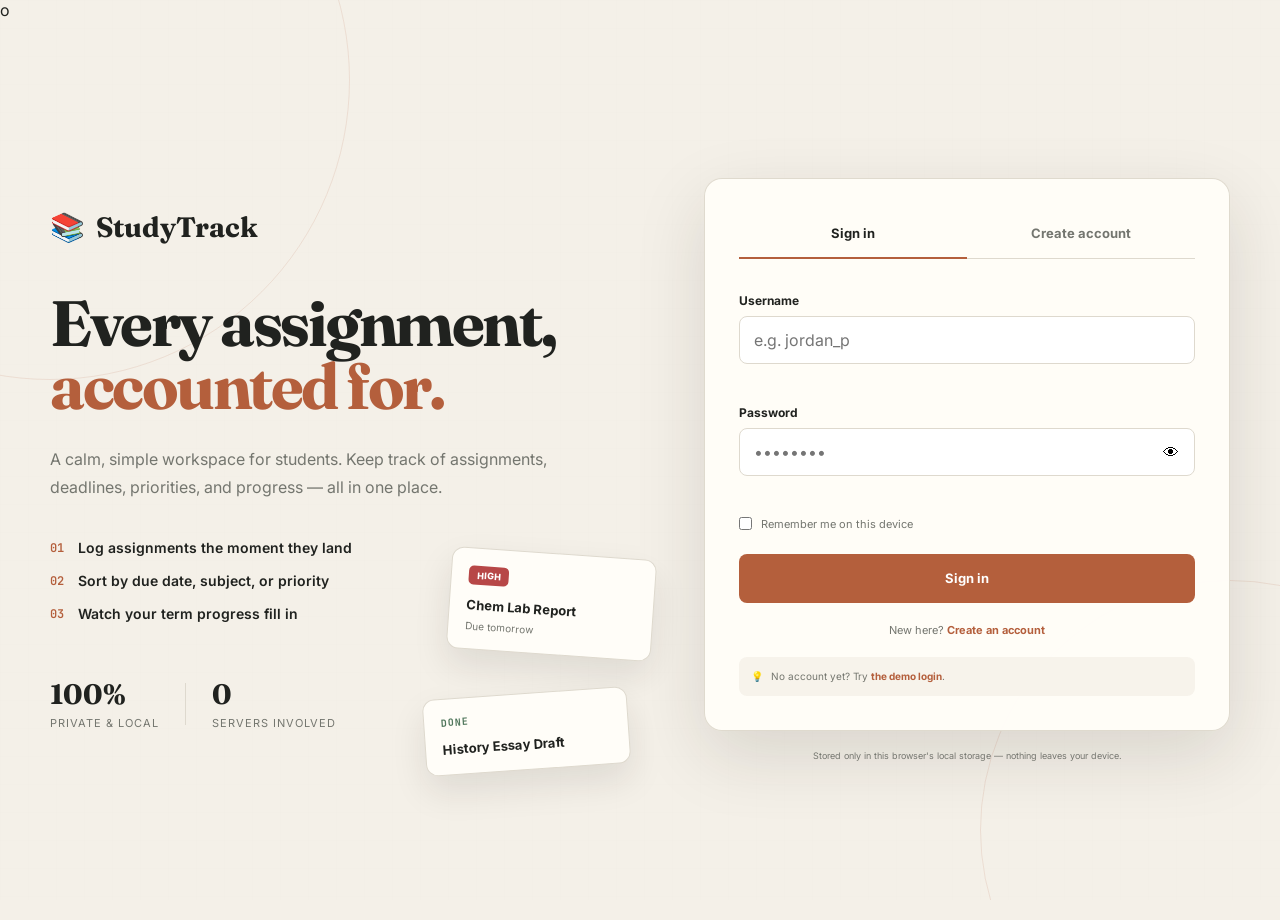
==== commit 3560276e: "Update index.html" ====
--- a/index.html
+++ b/index.html
@@ -1,4 +1,4 @@
-<!DOCTYPE html>
+o<!DOCTYPE html>
 <html lang="en">
 <head>
   <meta charset="UTF-8" />
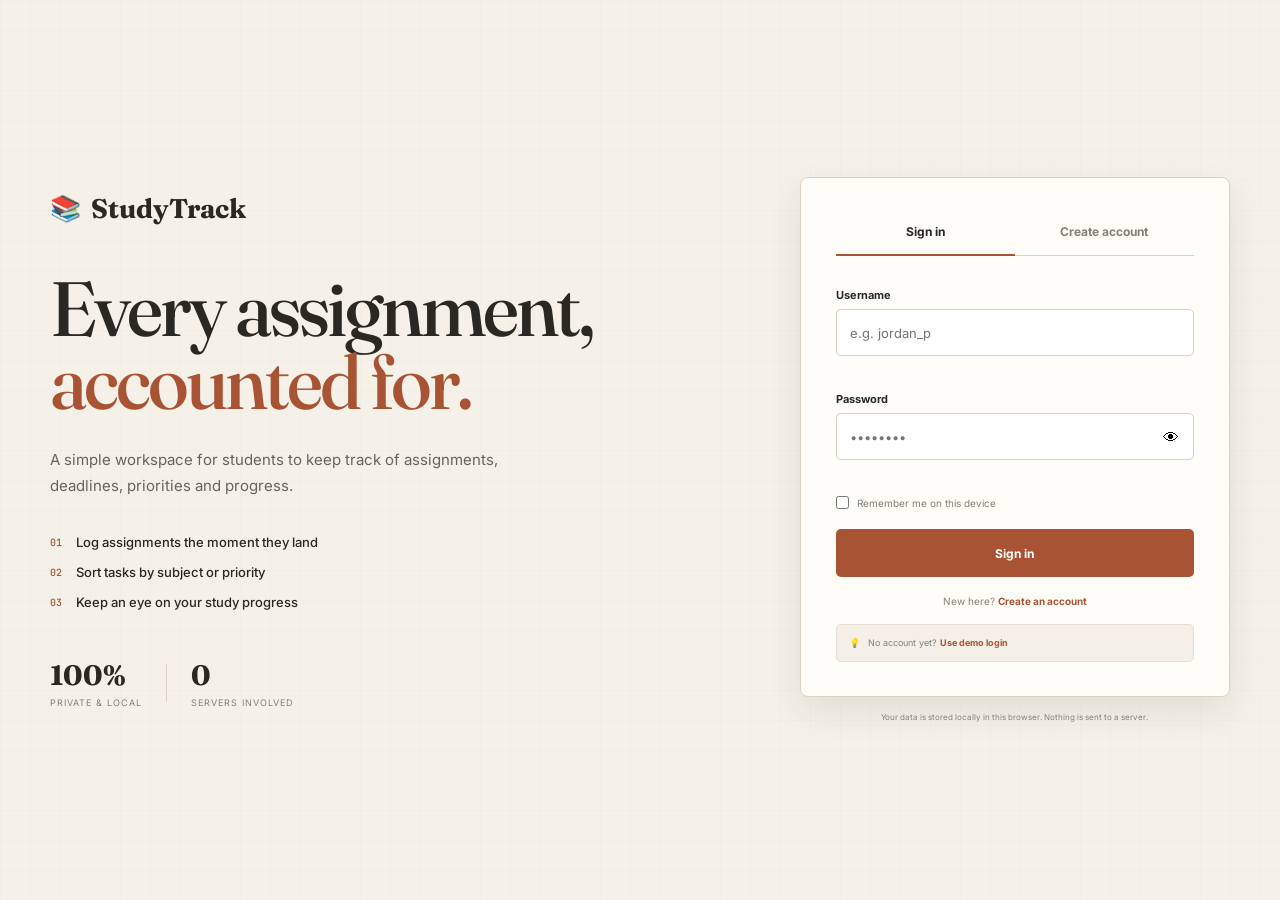
==== commit 43db90d1: "Update index.html" ====
--- a/index.html
+++ b/index.html
@@ -1,763 +1,2798 @@
-o<!DOCTYPE html>
+<!DOCTYPE html>
 <html lang="en">
 <head>
-  <meta charset="UTF-8" />
-
-  <meta
-    name="viewport"
-    content="width=device-width, initial-scale=1.0"
-  />
-
-  <meta
-    name="description"
-    content="StudyTrack — Plan your term, track assignments, and stay organized."
-  />
-
-  <meta
-    name="theme-color"
-    content="#f4f0e8"
-  />
-
-  <title>StudyTrack — Plan your term, one task at a time</title>
-
-  <!-- Preconnect -->
-  <link
-    rel="preconnect"
-    href="https://fonts.googleapis.com"
-  />
-
-  <link
-    rel="preconnect"
-    href="https://fonts.gstatic.com"
-    crossorigin
-  />
-
-  <!-- Fonts -->
+  <meta charset="UTF-8">
+  <meta name="viewport" content="width=device-width, initial-scale=1.0">
+
+  <meta name="description" content="StudyTrack — A simple student task manager.">
+  <meta name="theme-color" content="#f5f1e8">
+
+  <title>StudyTrack — Student Task Manager</title>
+
+  <link rel="preconnect" href="https://fonts.googleapis.com">
+  <link rel="preconnect" href="https://fonts.gstatic.com" crossorigin>
+
   <link
     href="https://fonts.googleapis.com/css2?family=Fraunces:opsz,wght@9..144,400;9..144,500;9..144,600;9..144,700&family=Inter:wght@400;500;600;700;800&family=JetBrains+Mono:wght@400;500;600&display=swap"
     rel="stylesheet"
-  />
-
-  <!-- Stylesheet -->
-  <link
-    rel="stylesheet"
-    href="style.css"
-  />
+  >
+
+  <style>
+    /* =====================================================
+       RESET
+    ===================================================== */
+
+    * {
+      box-sizing: border-box;
+      margin: 0;
+      padding: 0;
+    }
+
+    html {
+      scroll-behavior: smooth;
+    }
+
+    body {
+      min-height: 100vh;
+      font-family: "Inter", sans-serif;
+      color: #292823;
+      background: #f5f1e8;
+    }
+
+    button,
+    input,
+    select,
+    textarea {
+      font: inherit;
+    }
+
+    button {
+      cursor: pointer;
+    }
+
+    /* =====================================================
+       AUTH PAGE
+    ===================================================== */
+
+    .auth-page {
+      min-height: 100vh;
+      position: relative;
+      overflow: hidden;
+      background: #f5f1e8;
+    }
+
+    .background-grid {
+      position: fixed;
+      inset: 0;
+      pointer-events: none;
+      opacity: .35;
+      background-image:
+        linear-gradient(rgba(60,55,45,.035) 1px, transparent 1px),
+        linear-gradient(90deg, rgba(60,55,45,.035) 1px, transparent 1px);
+      background-size: 30px 30px;
+    }
+
+    .auth-wrapper {
+      position: relative;
+      z-index: 2;
+
+      width: min(1180px, calc(100% - 70px));
+      min-height: 100vh;
+
+      margin: auto;
+
+      display: grid;
+      grid-template-columns: 1.1fr .8fr;
+      align-items: center;
+
+      gap: 90px;
+
+      padding: 55px 0;
+    }
+
+    /* =====================================================
+       LEFT SIDE
+    ===================================================== */
+
+    .brand {
+      display: flex;
+      align-items: center;
+      gap: 10px;
+
+      margin-bottom: 48px;
+    }
+
+    .brand-icon {
+      font-size: 25px;
+    }
+
+    .brand-name {
+      font-family: "Fraunces", serif;
+      font-size: 27px;
+      font-weight: 700;
+    }
+
+    .hero-title {
+      max-width: 650px;
+
+      font-family:
+        "Keratos",
+        "Keratos Display",
+        "Fraunces",
+        Georgia,
+        serif;
+
+      font-size: clamp(58px, 6vw, 82px);
+      line-height: .95;
+      letter-spacing: -3px;
+      font-weight: 500;
+
+      margin-bottom: 28px;
+    }
+
+    .hero-title span {
+      color: #a95335;
+    }
+
+    .hero-description {
+      max-width: 510px;
+
+      color: #68645b;
+
+      font-size: 15px;
+      line-height: 1.75;
+
+      margin-bottom: 35px;
+    }
+
+    .feature-list {
+      list-style: none;
+
+      display: grid;
+      gap: 14px;
+
+      max-width: 500px;
+    }
+
+    .feature-list li {
+      display: flex;
+      align-items: center;
+      gap: 14px;
+
+      font-size: 13px;
+      font-weight: 500;
+    }
+
+    .feature-number {
+      color: #a95335;
+
+      font-family: "JetBrains Mono", monospace;
+
+      font-size: 10px;
+    }
+
+    .stats {
+      display: flex;
+      align-items: center;
+      gap: 24px;
+
+      margin-top: 48px;
+    }
+
+    .stat {
+      display: flex;
+      flex-direction: column;
+      gap: 5px;
+    }
+
+    .stat-number {
+      font-family: "Fraunces", serif;
+      font-size: 28px;
+      font-weight: 700;
+    }
+
+    .stat-label {
+      color: #858076;
+      font-size: 9px;
+      letter-spacing: 1px;
+      text-transform: uppercase;
+    }
+
+    .stat-divider {
+      width: 1px;
+      height: 38px;
+      background: #d9d2c5;
+    }
+
+    /* =====================================================
+       AUTH CARD
+    ===================================================== */
+
+    .auth-section {
+      width: 100%;
+      max-width: 430px;
+      justify-self: end;
+    }
+
+    .auth-card {
+      background: #fffdf8;
+
+      border: 1px solid #d9d2c5;
+      border-radius: 8px;
+
+      padding: 34px 35px;
+
+      box-shadow:
+        0 14px 35px rgba(48,43,34,.09);
+    }
+
+    .tabs {
+      position: relative;
+
+      display: grid;
+      grid-template-columns: 1fr 1fr;
+
+      border-bottom: 1px solid #d9d2c5;
+
+      margin-bottom: 32px;
+    }
+
+    .tab {
+      border: 0;
+      background: transparent;
+
+      padding: 12px 5px 16px;
+
+      color: #858076;
+
+      font-size: 12px;
+      font-weight: 700;
+    }
+
+    .tab.active {
+      color: #292823;
+    }
+
+    .tab-line {
+      position: absolute;
+
+      left: 0;
+      bottom: -1px;
+
+      width: 50%;
+      height: 2px;
+
+      background: #a95335;
+
+      transition: transform .2s ease;
+    }
+
+    /* =====================================================
+       FORMS
+    ===================================================== */
+
+    .form {
+      display: none;
+    }
+
+    .form.active {
+      display: block;
+    }
+
+    .form-group {
+      margin-bottom: 18px;
+    }
+
+    .form-label {
+      display: block;
+
+      margin-bottom: 7px;
+
+      font-size: 11px;
+      font-weight: 700;
+    }
+
+    .input {
+      width: 100%;
+      height: 47px;
+
+      padding: 0 13px;
+
+      border: 1px solid #d9d2c5;
+      border-radius: 5px;
+
+      outline: none;
+
+      background: white;
+      color: #292823;
+
+      font-size: 13px;
+
+      transition: .2s;
+    }
+
+    .input:focus {
+      border-color: #a95335;
+
+      box-shadow:
+        0 0 0 3px rgba(169,83,53,.08);
+    }
+
+    .input.error {
+      border-color: #a94743;
+    }
+
+    .password-box {
+      position: relative;
+    }
+
+    .password-box .input {
+      padding-right: 48px;
+    }
+
+    .password-toggle {
+      position: absolute;
+
+      top: 50%;
+      right: 5px;
+
+      transform: translateY(-50%);
+
+      width: 36px;
+      height: 36px;
+
+      border: 0;
+      background: transparent;
+
+      border-radius: 4px;
+    }
+
+    .password-toggle:hover {
+      background: #f5f1e8;
+    }
+
+    .error-text {
+      min-height: 14px;
+
+      display: block;
+
+      margin-top: 4px;
+
+      color: #a94743;
+
+      font-size: 9px;
+    }
+
+    .alert {
+      display: none;
+
+      padding: 11px 12px;
+
+      margin-bottom: 16px;
+
+      border: 1px solid #e9c6c2;
+      border-radius: 5px;
+
+      background: #fff2f1;
+
+      color: #a94743;
+
+      font-size: 10px;
+      line-height: 1.5;
+    }
+
+    /* =====================================================
+       REMEMBER
+    ===================================================== */
+
+    .remember {
+      display: flex;
+      align-items: center;
+
+      gap: 8px;
+
+      margin: 3px 0 20px;
+
+      color: #858076;
+
+      font-size: 10px;
+
+      cursor: pointer;
+    }
+
+    .remember input {
+      accent-color: #a95335;
+    }
+
+    /* =====================================================
+       BUTTON
+    ===================================================== */
+
+    .primary-button {
+      width: 100%;
+      min-height: 48px;
+
+      border: 0;
+      border-radius: 5px;
+
+      background: #a95335;
+      color: white;
+
+      font-size: 12px;
+      font-weight: 700;
+
+      transition: .2s;
+    }
+
+    .primary-button:hover {
+      background: #884029;
+      transform: translateY(-1px);
+    }
+
+    .primary-button:active {
+      transform: translateY(0);
+    }
+
+    /* =====================================================
+       SWITCH
+    ===================================================== */
+
+    .switch-text {
+      margin-top: 18px;
+
+      text-align: center;
+
+      color: #858076;
+
+      font-size: 10px;
+    }
+
+    .switch-link {
+      border: 0;
+      background: transparent;
+
+      color: #a95335;
+
+      font-size: inherit;
+      font-weight: 700;
+    }
+
+    .demo-box {
+      display: flex;
+      gap: 8px;
+
+      margin-top: 17px;
+
+      padding: 11px 12px;
+
+      border: 1px solid #e5ded1;
+      border-radius: 5px;
+
+      background: #f4f0e8;
+
+      color: #858076;
+
+      font-size: 9px;
+      line-height: 1.5;
+    }
+
+    .demo-button {
+      border: 0;
+      background: transparent;
+
+      color: #a95335;
+
+      font-size: inherit;
+      font-weight: 700;
+    }
+
+    /* =====================================================
+       PASSWORD STRENGTH
+    ===================================================== */
+
+    .strength {
+      margin-top: 5px;
+    }
+
+    .strength-track {
+      height: 3px;
+
+      overflow: hidden;
+
+      background: #e4dfd5;
+
+      border-radius: 10px;
+    }
+
+    .strength-fill {
+      width: 0;
+      height: 100%;
+
+      background: #a95335;
+
+      transition: width .2s ease;
+    }
+
+    .strength-label {
+      display: block;
+
+      min-height: 11px;
+
+      margin-top: 3px;
+
+      color: #858076;
+
+      font-size: 8px;
+    }
+
+    .two-columns {
+      display: grid;
+      grid-template-columns: 1fr 1fr;
+      gap: 12px;
+    }
+
+    .footnote {
+      margin-top: 14px;
+
+      color: #858076;
+
+      font-size: 8px;
+      line-height: 1.5;
+
+      text-align: center;
+    }
+
+    /* =====================================================
+       DASHBOARD
+    ===================================================== */
+
+    .dashboard-page {
+      display: none;
+
+      min-height: 100vh;
+
+      background: #f5f1e8;
+    }
+
+    .dashboard-page.active {
+      display: block;
+    }
+
+    .dashboard-container {
+      width: min(1100px, calc(100% - 40px));
+
+      margin: auto;
+
+      padding: 35px 0 60px;
+    }
+
+    .dashboard-header {
+      display: flex;
+      align-items: center;
+      justify-content: space-between;
+
+      gap: 20px;
+
+      padding-bottom: 25px;
+
+      border-bottom: 1px solid #d9d2c5;
+    }
+
+    .dashboard-brand {
+      font-family: "Fraunces", serif;
+      font-size: 28px;
+      font-weight: 700;
+    }
+
+    .dashboard-user {
+      color: #858076;
+      font-size: 12px;
+    }
+
+    .logout-button {
+      margin-left: 12px;
+
+      padding: 9px 13px;
+
+      border: 1px solid #d9d2c5;
+      border-radius: 5px;
+
+      background: #fffdf8;
+
+      color: #292823;
+
+      font-size: 11px;
+      font-weight: 700;
+    }
+
+    .logout-button:hover {
+      border-color: #a95335;
+      color: #a95335;
+    }
+
+    .dashboard-intro {
+      padding: 45px 0 30px;
+    }
+
+    .dashboard-intro h1 {
+      font-family: "Fraunces", serif;
+
+      font-size: clamp(38px, 5vw, 60px);
+
+      line-height: 1;
+
+      margin-bottom: 10px;
+    }
+
+    .dashboard-intro p {
+      color: #858076;
+      font-size: 13px;
+    }
+
+    .dashboard-grid {
+      display: grid;
+
+      grid-template-columns:
+        1fr
+        330px;
+
+      gap: 25px;
+    }
+
+    .panel {
+      background: #fffdf8;
+
+      border: 1px solid #d9d2c5;
+      border-radius: 7px;
+
+      padding: 25px;
+    }
+
+    .panel-title {
+      font-family: "Fraunces", serif;
+
+      font-size: 23px;
+
+      margin-bottom: 20px;
+    }
+
+    .task-form {
+      display: grid;
+      gap: 14px;
+    }
+
+    .task-form input,
+    .task-form select {
+      width: 100%;
+      height: 43px;
+
+      padding: 0 11px;
+
+      border: 1px solid #d9d2c5;
+      border-radius: 5px;
+
+      outline: none;
+
+      background: white;
+
+      font-size: 12px;
+    }
+
+    .task-form input:focus,
+    .task-form select:focus {
+      border-color: #a95335;
+    }
+
+    .task-add {
+      height: 44px;
+
+      border: 0;
+      border-radius: 5px;
+
+      background: #a95335;
+      color: white;
+
+      font-size: 12px;
+      font-weight: 700;
+    }
+
+    .task-add:hover {
+      background: #884029;
+    }
+
+    .task-list {
+      display: grid;
+      gap: 10px;
+    }
+
+    .task-card {
+      display: grid;
+
+      grid-template-columns: 30px 1fr auto 25px;
+
+      align-items: center;
+
+      gap: 12px;
+
+      padding: 14px;
+
+      border: 1px solid #e1dbd0;
+      border-radius: 5px;
+
+      background: #fff;
+    }
+
+    .task-check {
+      width: 23px;
+      height: 23px;
+
+      border: 1px solid #cfc7ba;
+      border-radius: 4px;
+
+      background: white;
+
+      color: white;
+
+      font-size: 12px;
+      font-weight: 800;
+    }
+
+    .task-completed .task-check {
+      background: #52705a;
+      border-color: #52705a;
+    }
+
+    .task-content h3 {
+      font-size: 12px;
+      margin-bottom: 4px;
+    }
+
+    .task-completed .task-content h3 {
+      text-decoration: line-through;
+      color: #969187;
+    }
+
+    .task-meta {
+      display: flex;
+      gap: 8px;
+      flex-wrap: wrap;
+
+      color: #858076;
+
+      font-size: 9px;
+    }
+
+    .priority {
+      padding: 4px 7px;
+
+      border-radius: 3px;
+
+      font-size: 8px;
+      font-weight: 800;
+      text-transform: uppercase;
+    }
+
+    .priority-high {
+      background: #fff0ee;
+      color: #a94743;
+    }
+
+    .priority-medium {
+      background: #f7f1e3;
+      color: #987331;
+    }
+
+    .priority-low {
+      background: #edf4ee;
+      color: #52705a;
+    }
+
+    .delete-task {
+      border: 0;
+      background: transparent;
+
+      color: #aaa39a;
+
+      font-size: 19px;
+    }
+
+    .delete-task:hover {
+      color: #a94743;
+    }
+
+    .empty-state {
+      padding: 35px 10px;
+
+      color: #858076;
+
+      text-align: center;
+
+      font-size: 11px;
+    }
+
+    .stats-grid {
+      display: grid;
+
+      grid-template-columns:
+        repeat(2, 1fr);
+
+      gap: 10px;
+
+      margin-top: 20px;
+    }
+
+    .dashboard-stat {
+      padding: 15px;
+
+      border: 1px solid #e1dbd0;
+      border-radius: 5px;
+
+      background: #faf7f0;
+    }
+
+    .dashboard-stat strong {
+      display: block;
+
+      font-family: "Fraunces", serif;
+
+      font-size: 25px;
+
+      margin-bottom: 4px;
+    }
+
+    .dashboard-stat span {
+      color: #858076;
+
+      font-size: 8px;
+
+      text-transform: uppercase;
+      letter-spacing: .8px;
+    }
+
+    /* =====================================================
+       MOBILE
+    ===================================================== */
+
+    @media (max-width: 900px) {
+
+      .auth-wrapper {
+        width: min(92%, 560px);
+
+        grid-template-columns: 1fr;
+
+        gap: 35px;
+
+        padding: 40px 0;
+      }
+
+      .auth-section {
+        max-width: 100%;
+      }
+
+      .hero-title {
+        font-size: 58px;
+      }
+
+      .dashboard-grid {
+        grid-template-columns: 1fr;
+      }
+    }
+
+    @media (max-width: 600px) {
+
+      .auth-wrapper {
+        width: calc(100% - 30px);
+        padding: 28px 0;
+      }
+
+      .hero-title {
+        font-size: clamp(44px, 13vw, 58px);
+        letter-spacing: -2px;
+      }
+
+      .hero-description {
+        font-size: 13px;
+      }
+
+      .auth-card {
+        padding: 25px 20px;
+      }
+
+      .two-columns {
+        grid-template-columns: 1fr;
+        gap: 0;
+      }
+
+      .dashboard-container {
+        width: calc(100% - 30px);
+      }
+
+      .dashboard-header {
+        align-items: flex-start;
+        flex-direction: column;
+      }
+
+      .logout-button {
+        margin-left: 0;
+      }
+
+      .task-card {
+        grid-template-columns: 28px 1fr 24px;
+      }
+
+      .task-card .priority {
+        display: none;
+      }
+    }
+
+  </style>
 </head>
 
-<body class="auth-body">
-
-  <!-- =========================================
-       BACKGROUND
-  ========================================== -->
-
-  <div
-    class="auth-backdrop"
-    aria-hidden="true"
-  >
-    <div class="grain-layer"></div>
-
-    <div class="ring ring-a"></div>
-    <div class="ring ring-b"></div>
-  </div>
-
-
-  <!-- =========================================
-       MAIN AUTHENTICATION LAYOUT
-  ========================================== -->
-
-  <main class="auth-shell">
-
-
-    <!-- =======================================
-         LEFT SIDE — BRAND / INTRODUCTION
-    ======================================== -->
-
-    <section
-      class="auth-pitch"
-      aria-label="About StudyTrack"
-    >
-
-      <div class="auth-pitch-inner">
-
-        <!-- Brand -->
-        <div class="auth-logo">
-
-          <span
-            class="auth-logo-icon"
-            aria-hidden="true"
+<body>
+
+  <!-- =====================================================
+       AUTH PAGE
+  ====================================================== -->
+
+  <section class="auth-page" id="authPage">
+
+    <div class="background-grid"></div>
+
+    <main class="auth-wrapper">
+
+      <!-- LEFT -->
+      <section>
+
+        <div class="brand">
+          <span class="brand-icon">📚</span>
+          <span class="brand-name">StudyTrack</span>
+        </div>
+
+        <h1 class="hero-title">
+          Every assignment,
+          <br>
+          <span>accounted for.</span>
+        </h1>
+
+        <p class="hero-description">
+          A simple workspace for students to keep track
+          of assignments, deadlines, priorities and progress.
+        </p>
+
+        <ul class="feature-list">
+
+          <li>
+            <span class="feature-number">01</span>
+            <span>Log assignments the moment they land</span>
+          </li>
+
+          <li>
+            <span class="feature-number">02</span>
+            <span>Sort tasks by subject or priority</span>
+          </li>
+
+          <li>
+            <span class="feature-number">03</span>
+            <span>Keep an eye on your study progress</span>
+          </li>
+
+        </ul>
+
+        <div class="stats">
+
+          <div class="stat">
+            <span class="stat-number">100%</span>
+            <span class="stat-label">Private & local</span>
+          </div>
+
+          <div class="stat-divider"></div>
+
+          <div class="stat">
+            <span class="stat-number">0</span>
+            <span class="stat-label">Servers involved</span>
+          </div>
+
+        </div>
+
+      </section>
+
+
+      <!-- RIGHT -->
+      <section class="auth-section">
+
+        <div class="auth-card">
+
+          <div class="tabs">
+
+            <button
+              class="tab active"
+              id="loginTab"
+              type="button"
+            >
+              Sign in
+            </button>
+
+            <button
+              class="tab"
+              id="registerTab"
+              type="button"
+            >
+              Create account
+            </button>
+
+            <span
+              class="tab-line"
+              id="tabLine"
+            ></span>
+
+          </div>
+
+
+          <!-- LOGIN -->
+          <form
+            class="form active"
+            id="loginForm"
           >
-            📚
-          </span>
-
-          <span class="auth-logo-text">
-            StudyTrack
-          </span>
-
-        </div>
-
-
-        <!-- Main Heading -->
-        <h1 class="pitch-headline">
-
-          Every assignment,<br />
-
-          <span class="pitch-highlight">
-            accounted for.
-          </span>
-
-        </h1>
-
-
-        <!-- Description -->
-        <p class="pitch-sub">
-          A calm, simple workspace for students.
-          Keep track of assignments, deadlines,
-          priorities, and progress — all in one place.
-        </p>
-
-
-        <!-- Feature List -->
-        <ul class="pitch-list">
-
-          <li>
-            <span
-              class="pitch-mark"
-              aria-hidden="true"
-            >
-              01
-            </span>
-
-            <span>
-              Log assignments the moment they land
-            </span>
-          </li>
-
-          <li>
-            <span
-              class="pitch-mark"
-              aria-hidden="true"
-            >
-              02
-            </span>
-
-            <span>
-              Sort by due date, subject, or priority
-            </span>
-          </li>
-
-          <li>
-            <span
-              class="pitch-mark"
-              aria-hidden="true"
-            >
-              03
-            </span>
-
-            <span>
-              Watch your term progress fill in
-            </span>
-          </li>
-
-        </ul>
-
-
-        <!-- Statistics -->
-        <div class="pitch-stat-row">
-
-          <div class="pitch-stat">
-
-            <span
-              class="pitch-stat-num"
-              id="pitchStatUsers"
-            >
-              100%
-            </span>
-
-            <span class="pitch-stat-label">
-              Private &amp; local
-            </span>
-
-          </div>
-
-
-          <div
-            class="pitch-divider"
-            aria-hidden="true"
-          ></div>
-
-
-          <div class="pitch-stat">
-
-            <span class="pitch-stat-num">
-              0
-            </span>
-
-            <span class="pitch-stat-label">
-              Servers involved
-            </span>
-
-          </div>
-
-        </div>
-
-      </div>
-
-
-      <!-- =====================================
-           FLOATING TASK CARDS
-      ====================================== -->
-
-      <div
-        class="pitch-card-float"
-        aria-hidden="true"
-      >
-
-        <!-- Card 1 -->
-        <div class="float-card float-card-1">
-
-          <span class="float-card-tag tag-high">
-            High
-          </span>
-
-          <span class="float-card-title">
-            Chem Lab Report
-          </span>
-
-          <span class="float-card-due">
-            Due tomorrow
-          </span>
-
-        </div>
-
-
-        <!-- Card 2 -->
-        <div class="float-card float-card-2">
-
-          <span class="float-stamp">
-            DONE
-          </span>
-
-          <span class="float-card-title">
-            History Essay Draft
-          </span>
-
-        </div>
-
-      </div>
-
-    </section>
-
-
-
-    <!-- =======================================
-         RIGHT SIDE — AUTHENTICATION
-    ======================================== -->
-
-    <section
-      class="auth-panel"
-      aria-label="Account authentication"
-    >
-
-      <div class="auth-card">
-
-
-        <!-- =====================================
-             TABS
-        ====================================== -->
-
-        <div
-          class="auth-card-tabs"
-          role="tablist"
-          aria-label="Authentication"
-        >
-
-          <button
-            type="button"
-            class="auth-tab active"
-            id="tabLogin"
-            role="tab"
-            aria-selected="true"
-            aria-controls="loginForm"
-          >
-            Sign in
-          </button>
-
-
-          <button
-            type="button"
-            class="auth-tab"
-            id="tabRegister"
-            role="tab"
-            aria-selected="false"
-            aria-controls="registerForm"
-          >
-            Create account
-          </button>
-
-
-          <span
-            class="auth-tab-indicator"
-            id="tabIndicator"
-            aria-hidden="true"
-          ></span>
-
-        </div>
-
-
-
-        <!-- =====================================
-             LOGIN FORM
-        ====================================== -->
-
-        <form
-          class="auth-form"
-          id="loginForm"
-          novalidate
-          role="tabpanel"
-          aria-labelledby="tabLogin"
-        >
-
-          <!-- Error Alert -->
-          <div
-            class="auth-alert auth-alert-error"
-            id="loginError"
-            role="alert"
-            aria-live="polite"
-            style="display: none;"
-          ></div>
-
-
-          <!-- Username -->
-          <div class="form-group">
-
-            <label
-              for="loginUsername"
-              class="form-label"
-            >
-              Username
-            </label>
-
-            <input
-              type="text"
-              id="loginUsername"
-              name="username"
-              class="form-input"
-              placeholder="e.g. jordan_p"
-              autocomplete="username"
-              autocapitalize="none"
-              spellcheck="false"
-              required
-            />
-
-            <span
-              class="error-msg"
-              id="loginUsernameError"
-              role="alert"
-              aria-live="polite"
-            ></span>
-
-          </div>
-
-
-          <!-- Password -->
-          <div class="form-group">
-
-            <label
-              for="loginPassword"
-              class="form-label"
-            >
-              Password
-            </label>
-
-
-            <div class="input-with-action">
-
-              <input
-                type="password"
-                id="loginPassword"
-                name="password"
-                class="form-input"
-                placeholder="••••••••"
-                autocomplete="current-password"
-                required
-              />
-
-
-              <button
-                type="button"
-                class="input-action-btn"
-                id="toggleLoginPass"
-                aria-label="Show password"
-                aria-controls="loginPassword"
-                aria-pressed="false"
-              >
-                👁
-              </button>
-
-            </div>
-
-
-            <span
-              class="error-msg"
-              id="loginPasswordError"
-              role="alert"
-              aria-live="polite"
-            ></span>
-
-          </div>
-
-
-          <!-- Remember Me -->
-          <label class="checkbox-row">
-
-            <input
-              type="checkbox"
-              id="rememberMe"
-              name="rememberMe"
-            />
-
-            <span>
-              Remember me on this device
-            </span>
-
-          </label>
-
-
-          <!-- Login Button -->
-          <button
-            type="submit"
-            class="btn btn-primary btn-full btn-loading"
-            id="loginSubmitBtn"
-          >
-
-            <span class="btn-label">
-              Sign in
-            </span>
-
-            <span
-              class="btn-spinner"
-              aria-hidden="true"
-            ></span>
-
-          </button>
-
-
-          <!-- Register Link -->
-          <p class="auth-switch-line">
-
-            New here?
-
-            <a
-              href="#"
-              id="goRegister"
-              role="button"
-            >
-              Create an account
-            </a>
-
-          </p>
-
-
-          <!-- Demo Login -->
-          <div class="auth-demo-note">
-
-            <span
-              class="auth-demo-icon"
-              aria-hidden="true"
-            >
-              💡
-            </span>
-
-            <span>
-              No account yet?
-              Try
-
-              <button
-                type="button"
-                class="link-inline"
-                id="fillDemo"
-              >
-                the demo login
-              </button>.
-
-            </span>
-
-          </div>
-
-        </form>
-
-
-
-        <!-- =====================================
-             REGISTER FORM
-        ====================================== -->
-
-        <form
-          class="auth-form"
-          id="registerForm"
-          novalidate
-          role="tabpanel"
-          aria-labelledby="tabRegister"
-          style="display: none;"
-        >
-
-          <!-- Error Alert -->
-          <div
-            class="auth-alert auth-alert-error"
-            id="registerError"
-            role="alert"
-            aria-live="polite"
-            style="display: none;"
-          ></div>
-
-
-          <!-- Full Name + Username -->
-          <div class="form-grid-two">
-
-
-            <!-- Full Name -->
+
+            <div
+              class="alert"
+              id="loginAlert"
+            ></div>
+
+
             <div class="form-group">
 
               <label
-                for="regFullName"
                 class="form-label"
-              >
-                Full name
-              </label>
-
-              <input
-                type="text"
-                id="regFullName"
-                name="fullName"
-                class="form-input"
-                placeholder="Jordan Park"
-                autocomplete="name"
-                required
-              />
-
-              <span
-                class="error-msg"
-                id="regFullNameError"
-                role="alert"
-                aria-live="polite"
-              ></span>
-
-            </div>
-
-
-            <!-- Username -->
-            <div class="form-group">
-
-              <label
-                for="regUsername"
-                class="form-label"
+                for="loginUsername"
               >
                 Username
               </label>
 
               <input
+                class="input"
+                id="loginUsername"
                 type="text"
-                id="regUsername"
-                name="username"
-                class="form-input"
-                placeholder="jordan_p"
+                placeholder="e.g. jordan_p"
                 autocomplete="username"
-                autocapitalize="none"
-                spellcheck="false"
-                required
-              />
+              >
 
               <span
-                class="error-msg"
-                id="regUsernameError"
-                role="alert"
-                aria-live="polite"
+                class="error-text"
+                id="loginUsernameError"
               ></span>
 
             </div>
 
-          </div>
-
-
-          <!-- Password -->
-          <div class="form-group">
-
-            <label
-              for="regPassword"
-              class="form-label"
+
+            <div class="form-group">
+
+              <label
+                class="form-label"
+                for="loginPassword"
+              >
+                Password
+              </label>
+
+              <div class="password-box">
+
+                <input
+                  class="input"
+                  id="loginPassword"
+                  type="password"
+                  placeholder="••••••••"
+                  autocomplete="current-password"
+                >
+
+                <button
+                  type="button"
+                  class="password-toggle"
+                  id="loginPasswordToggle"
+                  aria-label="Show password"
+                >
+                  👁
+                </button>
+
+              </div>
+
+              <span
+                class="error-text"
+                id="loginPasswordError"
+              ></span>
+
+            </div>
+
+
+            <label class="remember">
+
+              <input
+                type="checkbox"
+                id="rememberMe"
+              >
+
+              <span>Remember me on this device</span>
+
+            </label>
+
+
+            <button
+              class="primary-button"
+              type="submit"
             >
-              Password
-            </label>
-
-
-            <div class="input-with-action">
-
-              <input
-                type="password"
-                id="regPassword"
-                name="password"
-                class="form-input"
-                placeholder="At least 6 characters"
-                autocomplete="new-password"
-                minlength="6"
-                required
-              />
-
+              Sign in
+            </button>
+
+
+            <p class="switch-text">
+              New here?
 
               <button
                 type="button"
-                class="input-action-btn"
-                id="toggleRegPass"
-                aria-label="Show password"
-                aria-controls="regPassword"
-                aria-pressed="false"
+                class="switch-link"
+                id="showRegister"
               >
-                👁
+                Create an account
               </button>
+            </p>
+
+
+            <div class="demo-box">
+
+              <span>💡</span>
+
+              <span>
+                No account yet?
+                <button
+                  type="button"
+                  class="demo-button"
+                  id="demoLogin"
+                >
+                  Use demo login
+                </button>
+              </span>
 
             </div>
 
-
-            <!-- Password Strength -->
+          </form>
+
+
+          <!-- REGISTER -->
+          <form
+            class="form"
+            id="registerForm"
+          >
+
             <div
-              class="pass-strength"
-              id="passStrength"
-              aria-live="polite"
+              class="alert"
+              id="registerAlert"
+            ></div>
+
+
+            <div class="two-columns">
+
+              <div class="form-group">
+
+                <label
+                  class="form-label"
+                  for="fullName"
+                >
+                  Full name
+                </label>
+
+                <input
+                  class="input"
+                  id="fullName"
+                  type="text"
+                  placeholder="Jordan Park"
+                  autocomplete="name"
+                >
+
+                <span
+                  class="error-text"
+                  id="fullNameError"
+                ></span>
+
+              </div>
+
+
+              <div class="form-group">
+
+                <label
+                  class="form-label"
+                  for="registerUsername"
+                >
+                  Username
+                </label>
+
+                <input
+                  class="input"
+                  id="registerUsername"
+                  type="text"
+                  placeholder="jordan_p"
+                  autocomplete="username"
+                >
+
+                <span
+                  class="error-text"
+                  id="registerUsernameError"
+                ></span>
+
+              </div>
+
+            </div>
+
+
+            <div class="form-group">
+
+              <label
+                class="form-label"
+                for="registerPassword"
+              >
+                Password
+              </label>
+
+              <div class="password-box">
+
+                <input
+                  class="input"
+                  id="registerPassword"
+                  type="password"
+                  placeholder="At least 6 characters"
+                  autocomplete="new-password"
+                >
+
+                <button
+                  type="button"
+                  class="password-toggle"
+                  id="registerPasswordToggle"
+                  aria-label="Show password"
+                >
+                  👁
+                </button>
+
+              </div>
+
+
+              <div class="strength">
+
+                <div class="strength-track">
+                  <div
+                    class="strength-fill"
+                    id="strengthFill"
+                  ></div>
+                </div>
+
+                <span
+                  class="strength-label"
+                  id="strengthLabel"
+                ></span>
+
+              </div>
+
+
+              <span
+                class="error-text"
+                id="registerPasswordError"
+              ></span>
+
+            </div>
+
+
+            <div class="form-group">
+
+              <label
+                class="form-label"
+                for="confirmPassword"
+              >
+                Confirm password
+              </label>
+
+              <input
+                class="input"
+                id="confirmPassword"
+                type="password"
+                placeholder="••••••••"
+                autocomplete="new-password"
+              >
+
+              <span
+                class="error-text"
+                id="confirmPasswordError"
+              ></span>
+
+            </div>
+
+
+            <button
+              class="primary-button"
+              type="submit"
             >
-
-              <div class="pass-strength-track">
-
-                <div
-                  class="pass-strength-fill"
-                  id="passStrengthFill"
-                ></div>
+              Create account
+            </button>
+
+
+            <p class="switch-text">
+
+              Already have an account?
+
+              <button
+                type="button"
+                class="switch-link"
+                id="showLogin"
+              >
+                Sign in
+              </button>
+
+            </p>
+
+          </form>
+
+        </div>
+
+
+        <p class="footnote">
+          Your data is stored locally in this browser.
+          Nothing is sent to a server.
+        </p>
+
+      </section>
+
+    </main>
+
+  </section>
+
+
+  <!-- =====================================================
+       DASHBOARD
+  ====================================================== -->
+
+  <section
+    class="dashboard-page"
+    id="dashboardPage"
+  >
+
+    <div class="dashboard-container">
+
+      <header class="dashboard-header">
+
+        <div>
+          <div class="dashboard-brand">
+            StudyTrack
+          </div>
+
+          <div class="dashboard-user">
+            Welcome,
+            <strong id="dashboardUserName">
+              Student
+            </strong>
+          </div>
+        </div>
+
+
+        <button
+          class="logout-button"
+          id="logoutButton"
+          type="button"
+        >
+          Log out
+        </button>
+
+      </header>
+
+
+      <div class="dashboard-intro">
+
+        <h1>
+          Your study board.
+        </h1>
+
+        <p>
+          Keep your assignments organized and stay on top of your term.
+        </p>
+
+      </div>
+
+
+      <div class="dashboard-grid">
+
+
+        <!-- TASKS -->
+        <section class="panel">
+
+          <h2 class="panel-title">
+            Assignments
+          </h2>
+
+          <div
+            class="task-list"
+            id="taskList"
+          ></div>
+
+        </section>
+
+
+        <!-- ADD TASK -->
+        <aside class="panel">
+
+          <h2 class="panel-title">
+            Add assignment
+          </h2>
+
+
+          <form
+            class="task-form"
+            id="taskForm"
+          >
+
+            <input
+              id="taskTitle"
+              type="text"
+              placeholder="Assignment title"
+              required
+            >
+
+            <input
+              id="taskSubject"
+              type="text"
+              placeholder="Subject"
+              required
+            >
+
+            <input
+              id="taskDate"
+              type="date"
+              required
+            >
+
+            <select id="taskPriority">
+
+              <option value="High">
+                High priority
+              </option>
+
+              <option
+                value="Medium"
+                selected
+              >
+                Medium priority
+              </option>
+
+              <option value="Low">
+                Low priority
+              </option>
+
+            </select>
+
+            <button
+              class="task-add"
+              type="submit"
+            >
+              Add assignment
+            </button>
+
+          </form>
+
+
+          <div class="stats-grid">
+
+            <div class="dashboard-stat">
+
+              <strong id="totalTasks">
+                0
+              </strong>
+
+              <span>
+                Total
+              </span>
+
+            </div>
+
+
+            <div class="dashboard-stat">
+
+              <strong id="completedTasks">
+                0
+              </strong>
+
+              <span>
+                Completed
+              </span>
+
+            </div>
+
+
+            <div class="dashboard-stat">
+
+              <strong id="pendingTasks">
+                0
+              </strong>
+
+              <span>
+                Pending
+              </span>
+
+            </div>
+
+
+            <div class="dashboard-stat">
+
+              <strong id="progressPercent">
+                0%
+              </strong>
+
+              <span>
+                Progress
+              </span>
+
+            </div>
+
+          </div>
+
+        </aside>
+
+      </div>
+
+    </div>
+
+  </section>
+
+
+  <!-- =====================================================
+       JAVASCRIPT
+       Everything is inside this single HTML file.
+  ====================================================== -->
+
+  <script>
+
+    "use strict";
+
+
+    /* =====================================================
+       STORAGE
+    ===================================================== */
+
+    const USERS_KEY = "studytrack_users";
+    const SESSION_KEY = "studytrack_session";
+    const TASKS_KEY = "studytrack_tasks";
+
+
+    /* =====================================================
+       ELEMENTS
+    ===================================================== */
+
+    const authPage =
+      document.getElementById("authPage");
+
+    const dashboardPage =
+      document.getElementById("dashboardPage");
+
+    const loginTab =
+      document.getElementById("loginTab");
+
+    const registerTab =
+      document.getElementById("registerTab");
+
+    const tabLine =
+      document.getElementById("tabLine");
+
+    const loginForm =
+      document.getElementById("loginForm");
+
+    const registerForm =
+      document.getElementById("registerForm");
+
+    const showRegister =
+      document.getElementById("showRegister");
+
+    const showLogin =
+      document.getElementById("showLogin");
+
+    const loginUsername =
+      document.getElementById("loginUsername");
+
+    const loginPassword =
+      document.getElementById("loginPassword");
+
+    const fullName =
+      document.getElementById("fullName");
+
+    const registerUsername =
+      document.getElementById("registerUsername");
+
+    const registerPassword =
+      document.getElementById("registerPassword");
+
+    const confirmPassword =
+      document.getElementById("confirmPassword");
+
+    const loginAlert =
+      document.getElementById("loginAlert");
+
+    const registerAlert =
+      document.getElementById("registerAlert");
+
+    const rememberMe =
+      document.getElementById("rememberMe");
+
+
+    /* =====================================================
+       STORAGE FUNCTIONS
+    ===================================================== */
+
+    function getUsers() {
+
+      try {
+
+        const data =
+          localStorage.getItem(USERS_KEY);
+
+        if (!data) {
+          return [];
+        }
+
+        const users = JSON.parse(data);
+
+        return Array.isArray(users)
+          ? users
+          : [];
+
+      } catch {
+
+        return [];
+
+      }
+
+    }
+
+
+    function saveUsers(users) {
+
+      localStorage.setItem(
+        USERS_KEY,
+        JSON.stringify(users)
+      );
+
+    }
+
+
+    function getTasks() {
+
+      try {
+
+        const data =
+          localStorage.getItem(TASKS_KEY);
+
+        if (!data) {
+          return [];
+        }
+
+        const tasks = JSON.parse(data);
+
+        return Array.isArray(tasks)
+          ? tasks
+          : [];
+
+      } catch {
+
+        return [];
+
+      }
+
+    }
+
+
+    function saveTasks(tasks) {
+
+      localStorage.setItem(
+        TASKS_KEY,
+        JSON.stringify(tasks)
+      );
+
+    }
+
+
+    function getSession() {
+
+      try {
+
+        const data =
+          localStorage.getItem(SESSION_KEY);
+
+        return data
+          ? JSON.parse(data)
+          : null;
+
+      } catch {
+
+        return null;
+
+      }
+
+    }
+
+
+    /* =====================================================
+       TABS
+    ===================================================== */
+
+    function openLogin() {
+
+      loginForm.classList.add("active");
+      registerForm.classList.remove("active");
+
+      loginTab.classList.add("active");
+      registerTab.classList.remove("active");
+
+      tabLine.style.transform =
+        "translateX(0)";
+
+      clearErrors();
+
+    }
+
+
+    function openRegister() {
+
+      loginForm.classList.remove("active");
+      registerForm.classList.add("active");
+
+      loginTab.classList.remove("active");
+      registerTab.classList.add("active");
+
+      tabLine.style.transform =
+        "translateX(100%)";
+
+      clearErrors();
+
+    }
+
+
+    loginTab.addEventListener(
+      "click",
+      openLogin
+    );
+
+    registerTab.addEventListener(
+      "click",
+      openRegister
+    );
+
+    showRegister.addEventListener(
+      "click",
+      openRegister
+    );
+
+    showLogin.addEventListener(
+      "click",
+      openLogin
+    );
+
+
+    /* =====================================================
+       PASSWORD VISIBILITY
+    ===================================================== */
+
+    function togglePassword(
+      input,
+      button
+    ) {
+
+      const hidden =
+        input.type === "password";
+
+      input.type =
+        hidden
+          ? "text"
+          : "password";
+
+      button.textContent =
+        hidden
+          ? "🙈"
+          : "👁";
+
+    }
+
+
+    document
+      .getElementById("loginPasswordToggle")
+      .addEventListener(
+        "click",
+        function () {
+
+          togglePassword(
+            loginPassword,
+            this
+          );
+
+        }
+      );
+
+
+    document
+      .getElementById("registerPasswordToggle")
+      .addEventListener(
+        "click",
+        function () {
+
+          togglePassword(
+            registerPassword,
+            this
+          );
+
+        }
+      );
+
+
+    /* =====================================================
+       PASSWORD STRENGTH
+    ===================================================== */
+
+    registerPassword.addEventListener(
+      "input",
+      function () {
+
+        const password =
+          this.value;
+
+        const fill =
+          document.getElementById(
+            "strengthFill"
+          );
+
+        const label =
+          document.getElementById(
+            "strengthLabel"
+          );
+
+        if (!password) {
+
+          fill.style.width = "0%";
+          label.textContent = "";
+
+          return;
+
+        }
+
+        let score = 0;
+
+        if (password.length >= 6)
+          score++;
+
+        if (password.length >= 10)
+          score++;
+
+        if (/[A-Z]/.test(password))
+          score++;
+
+        if (/[0-9]/.test(password))
+          score++;
+
+        if (/[^A-Za-z0-9]/.test(password))
+          score++;
+
+
+        if (score <= 1) {
+
+          fill.style.width = "25%";
+          label.textContent = "Weak";
+
+        } else if (score <= 3) {
+
+          fill.style.width = "60%";
+          label.textContent = "Medium";
+
+        } else {
+
+          fill.style.width = "100%";
+          label.textContent = "Strong";
+
+        }
+
+      }
+    );
+
+
+    /* =====================================================
+       ERROR HANDLING
+    ===================================================== */
+
+    function clearErrors() {
+
+      document
+        .querySelectorAll(".error-text")
+        .forEach(
+          element =>
+            element.textContent = ""
+        );
+
+      document
+        .querySelectorAll(".input")
+        .forEach(
+          input =>
+            input.classList.remove("error")
+        );
+
+      loginAlert.style.display = "none";
+      registerAlert.style.display = "none";
+
+      loginAlert.textContent = "";
+      registerAlert.textContent = "";
+
+    }
+
+
+    function showAlert(
+      element,
+      message
+    ) {
+
+      element.textContent =
+        message;
+
+      element.style.display =
+        "block";
+
+    }
+
+
+    function setFieldError(
+      input,
+      errorElement,
+      message
+    ) {
+
+      input.classList.add("error");
+
+      errorElement.textContent =
+        message;
+
+    }
+
+
+    /* =====================================================
+       REGISTER
+    ===================================================== */
+
+    registerForm.addEventListener(
+      "submit",
+      function (event) {
+
+        event.preventDefault();
+
+        clearErrors();
+
+        const name =
+          fullName.value.trim();
+
+        const username =
+          registerUsername.value
+            .trim()
+            .toLowerCase();
+
+        const password =
+          registerPassword.value;
+
+        const confirm =
+          confirmPassword.value;
+
+
+        let valid = true;
+
+
+        if (name.length < 2) {
+
+          setFieldError(
+            fullName,
+            document.getElementById(
+              "fullNameError"
+            ),
+            "Enter your full name."
+          );
+
+          valid = false;
+
+        }
+
+
+        if (
+          !/^[a-zA-Z0-9_]{3,20}$/
+            .test(username)
+        ) {
+
+          setFieldError(
+            registerUsername,
+            document.getElementById(
+              "registerUsernameError"
+            ),
+            "Use 3–20 letters, numbers or underscores."
+          );
+
+          valid = false;
+
+        }
+
+
+        if (password.length < 6) {
+
+          setFieldError(
+            registerPassword,
+            document.getElementById(
+              "registerPasswordError"
+            ),
+            "Password must contain at least 6 characters."
+          );
+
+          valid = false;
+
+        }
+
+
+        if (confirm !== password) {
+
+          setFieldError(
+            confirmPassword,
+            document.getElementById(
+              "confirmPasswordError"
+            ),
+            "Passwords do not match."
+          );
+
+          valid = false;
+
+        }
+
+
+        if (!valid) {
+          return;
+        }
+
+
+        const users =
+          getUsers();
+
+
+        const exists =
+          users.some(
+            user =>
+              user.username === username
+          );
+
+
+        if (exists) {
+
+          setFieldError(
+            registerUsername,
+            document.getElementById(
+              "registerUsernameError"
+            ),
+            "This username is already registered."
+          );
+
+          return;
+
+        }
+
+
+        const newUser = {
+
+          id:
+            Date.now().toString(),
+
+          name,
+          username,
+          password,
+
+          createdAt:
+            new Date().toISOString()
+
+        };
+
+
+        users.push(newUser);
+
+        saveUsers(users);
+
+
+        alert(
+          "Account created successfully!"
+        );
+
+
+        loginUsername.value =
+          username;
+
+        loginPassword.value =
+          "";
+
+        registerForm.reset();
+
+        document.getElementById(
+          "strengthFill"
+        ).style.width = "0%";
+
+        document.getElementById(
+          "strengthLabel"
+        ).textContent = "";
+
+
+        openLogin();
+
+      }
+    );
+
+
+    /* =====================================================
+       LOGIN
+    ===================================================== */
+
+    loginForm.addEventListener(
+      "submit",
+      function (event) {
+
+        event.preventDefault();
+
+        clearErrors();
+
+        const username =
+          loginUsername.value
+            .trim()
+            .toLowerCase();
+
+        const password =
+          loginPassword.value;
+
+
+        let valid = true;
+
+
+        if (!username) {
+
+          setFieldError(
+            loginUsername,
+            document.getElementById(
+              "loginUsernameError"
+            ),
+            "Enter your username."
+          );
+
+          valid = false;
+
+        }
+
+
+        if (!password) {
+
+          setFieldError(
+            loginPassword,
+            document.getElementById(
+              "loginPasswordError"
+            ),
+            "Enter your password."
+          );
+
+          valid = false;
+
+        }
+
+
+        if (!valid) {
+          return;
+        }
+
+
+        const users =
+          getUsers();
+
+
+        const user =
+          users.find(
+            item =>
+              item.username === username &&
+              item.password === password
+          );
+
+
+        if (!user) {
+
+          showAlert(
+            loginAlert,
+            "Incorrect username or password."
+          );
+
+          return;
+
+        }
+
+
+        const session = {
+
+          id: user.id,
+
+          name: user.name,
+
+          username: user.username
+
+        };
+
+
+        localStorage.setItem(
+          SESSION_KEY,
+          JSON.stringify(session)
+        );
+
+
+        if (rememberMe.checked) {
+
+          localStorage.setItem(
+            "studytrack_remembered",
+            username
+          );
+
+        } else {
+
+          localStorage.removeItem(
+            "studytrack_remembered"
+          );
+
+        }
+
+
+        showDashboard();
+
+      }
+    );
+
+
+    /* =====================================================
+       DEMO LOGIN
+    ===================================================== */
+
+    document
+      .getElementById("demoLogin")
+      .addEventListener(
+        "click",
+        function () {
+
+          const users =
+            getUsers();
+
+          const demoUsername =
+            "demo_student";
+
+          const demoPassword =
+            "demo123";
+
+
+          const exists =
+            users.some(
+              user =>
+                user.username ===
+                demoUsername
+            );
+
+
+          if (!exists) {
+
+            users.push({
+
+              id: "demo",
+
+              name: "Demo Student",
+
+              username:
+                demoUsername,
+
+              password:
+                demoPassword,
+
+              createdAt:
+                new Date().toISOString()
+
+            });
+
+            saveUsers(users);
+
+          }
+
+
+          loginUsername.value =
+            demoUsername;
+
+          loginPassword.value =
+            demoPassword;
+
+        }
+      );
+
+
+    /* =====================================================
+       DASHBOARD
+    ===================================================== */
+
+    function showDashboard() {
+
+      const session =
+        getSession();
+
+      if (!session) {
+        return;
+      }
+
+
+      authPage.style.display =
+        "none";
+
+      dashboardPage.classList.add(
+        "active"
+      );
+
+
+      document.getElementById(
+        "dashboardUserName"
+      ).textContent =
+        session.name;
+
+
+      renderTasks();
+
+    }
+
+
+    /* =====================================================
+       LOGOUT
+    ===================================================== */
+
+    document
+      .getElementById("logoutButton")
+      .addEventListener(
+        "click",
+        function () {
+
+          localStorage.removeItem(
+            SESSION_KEY
+          );
+
+          dashboardPage.classList.remove(
+            "active"
+          );
+
+          authPage.style.display =
+            "block";
+
+          loginForm.reset();
+
+          clearErrors();
+
+          openLogin();
+
+        }
+      );
+
+
+    /* =====================================================
+       ADD TASK
+    ===================================================== */
+
+    document
+      .getElementById("taskForm")
+      .addEventListener(
+        "submit",
+        function (event) {
+
+          event.preventDefault();
+
+
+          const session =
+            getSession();
+
+          if (!session) {
+            return;
+          }
+
+
+          const title =
+            document
+              .getElementById("taskTitle")
+              .value
+              .trim();
+
+          const subject =
+            document
+              .getElementById("taskSubject")
+              .value
+              .trim();
+
+          const date =
+            document
+              .getElementById("taskDate")
+              .value;
+
+          const priority =
+            document
+              .getElementById("taskPriority")
+              .value;
+
+
+          if (
+            !title ||
+            !subject ||
+            !date
+          ) {
+
+            return;
+
+          }
+
+
+          const tasks =
+            getTasks();
+
+
+          tasks.push({
+
+            id:
+              Date.now().toString(),
+
+            username:
+              session.username,
+
+            title,
+            subject,
+            date,
+            priority,
+
+            completed: false
+
+          });
+
+
+          saveTasks(tasks);
+
+
+          this.reset();
+
+          renderTasks();
+
+        }
+      );
+
+
+    /* =====================================================
+       RENDER TASKS
+    ===================================================== */
+
+    function renderTasks() {
+
+      const session =
+        getSession();
+
+      if (!session) {
+        return;
+      }
+
+
+      const tasks =
+        getTasks().filter(
+          task =>
+            task.username ===
+            session.username
+        );
+
+
+      const list =
+        document.getElementById(
+          "taskList"
+        );
+
+
+      if (!tasks.length) {
+
+        list.innerHTML = `
+          <div class="empty-state">
+            <strong>No assignments yet.</strong>
+            <br>
+            Add your first assignment from the panel.
+          </div>
+        `;
+
+        updateStats([]);
+
+        return;
+
+      }
+
+
+      tasks.sort(
+        (a, b) =>
+          new Date(a.date) -
+          new Date(b.date)
+      );
+
+
+      list.innerHTML =
+        tasks
+          .map(
+            task => `
+
+              <div
+                class="task-card ${
+                  task.completed
+                    ? "task-completed"
+                    : ""
+                }"
+              >
+
+                <button
+                  class="task-check"
+                  type="button"
+                  onclick="toggleTask('${task.id}')"
+                >
+                  ${
+                    task.completed
+                      ? "✓"
+                      : ""
+                  }
+                </button>
+
+
+                <div class="task-content">
+
+                  <h3>
+                    ${escapeHTML(task.title)}
+                  </h3>
+
+                  <div class="task-meta">
+
+                    <span>
+                      ${escapeHTML(task.subject)}
+                    </span>
+
+                    <span>
+                      ${formatDate(task.date)}
+                    </span>
+
+                  </div>
+
+                </div>
+
+
+                <span
+                  class="priority priority-${task.priority.toLowerCase()}"
+                >
+                  ${task.priority}
+                </span>
+
+
+                <button
+                  class="delete-task"
+                  type="button"
+                  onclick="deleteTask('${task.id}')"
+                  aria-label="Delete assignment"
+                >
+                  ×
+                </button>
 
               </div>
 
-
-              <span
-                class="pass-strength-label"
-                id="passStrengthLabel"
-              >
-                &nbsp;
-              </span>
-
-            </div>
-
-
-            <span
-              class="error-msg"
-              id="regPasswordError"
-              role="alert"
-              aria-live="polite"
-            ></span>
-
-          </div>
-
-
-          <!-- Confirm Password -->
-          <div class="form-group">
-
-            <label
-              for="regConfirm"
-              class="form-label"
-            >
-              Confirm password
-            </label>
-
-            <input
-              type="password"
-              id="regConfirm"
-              name="confirmPassword"
-              class="form-input"
-              placeholder="••••••••"
-              autocomplete="new-password"
-              minlength="6"
-              required
-            />
-
-            <span
-              class="error-msg"
-              id="regConfirmError"
-              role="alert"
-              aria-live="polite"
-            ></span>
-
-          </div>
-
-
-          <!-- Create Account Button -->
-          <button
-            type="submit"
-            class="btn btn-primary btn-full btn-loading"
-            id="registerSubmitBtn"
-          >
-
-            <span class="btn-label">
-              Create account
-            </span>
-
-            <span
-              class="btn-spinner"
-              aria-hidden="true"
-            ></span>
-
-          </button>
-
-
-          <!-- Login Link -->
-          <p class="auth-switch-line">
-
-            Already have an account?
-
-            <a
-              href="#"
-              id="goLogin"
-              role="button"
-            >
-              Sign in
-            </a>
-
-          </p>
-
-        </form>
-
-      </div>
-
-
-      <!-- =====================================
-           FOOTNOTE
-      ====================================== -->
-
-      <p class="auth-footnote">
-        Stored only in this browser's local storage —
-        nothing leaves your device.
-      </p>
-
-    </section>
-
-  </main>
-
-
-  <!-- =========================================
-       TOAST
-  ========================================== -->
-
-  <div
-    class="toast"
-    id="toast"
-    role="status"
-    aria-live="polite"
-    aria-atomic="true"
-  ></div>
-
-
-  <!-- =========================================
-       JAVASCRIPT
-  ========================================== -->
-
-  <script src="auth.js" defer></script>
+            `
+          )
+          .join("");
+
+
+      updateStats(tasks);
+
+    }
+
+
+    /* =====================================================
+       COMPLETE TASK
+    ===================================================== */
+
+    function toggleTask(id) {
+
+      const tasks =
+        getTasks();
+
+      const session =
+        getSession();
+
+
+      const task =
+        tasks.find(
+          item =>
+            item.id === id &&
+            item.username ===
+              session.username
+        );
+
+
+      if (!task) {
+        return;
+      }
+
+
+      task.completed =
+        !task.completed;
+
+
+      saveTasks(tasks);
+
+      renderTasks();
+
+    }
+
+
+    /* =====================================================
+       DELETE TASK
+    ===================================================== */
+
+    function deleteTask(id) {
+
+      const session =
+        getSession();
+
+
+      let tasks =
+        getTasks();
+
+
+      tasks =
+        tasks.filter(
+          task =>
+            !(
+              task.id === id &&
+              task.username ===
+                session.username
+            )
+        );
+
+
+      saveTasks(tasks);
+
+      renderTasks();
+
+    }
+
+
+    /* =====================================================
+       STATISTICS
+    ===================================================== */
+
+    function updateStats(tasks) {
+
+      const total =
+        tasks.length;
+
+
+      const completed =
+        tasks.filter(
+          task =>
+            task.completed
+        ).length;
+
+
+      const pending =
+        total - completed;
+
+
+      const progress =
+        total === 0
+          ? 0
+          : Math.round(
+              (completed / total) *
+              100
+            );
+
+
+      document.getElementById(
+        "totalTasks"
+      ).textContent =
+        total;
+
+
+      document.getElementById(
+        "completedTasks"
+      ).textContent =
+        completed;
+
+
+      document.getElementById(
+        "pendingTasks"
+      ).textContent =
+        pending;
+
+
+      document.getElementById(
+        "progressPercent"
+      ).textContent =
+        `${progress}%`;
+
+    }
+
+
+    /* =====================================================
+       DATE
+    ===================================================== */
+
+    function formatDate(date) {
+
+      const parsed =
+        new Date(
+          `${date}T00:00:00`
+        );
+
+
+      if (
+        Number.isNaN(
+          parsed.getTime()
+        )
+      ) {
+
+        return date;
+
+      }
+
+
+      return parsed.toLocaleDateString(
+        "en-US",
+        {
+          day: "numeric",
+          month: "short",
+          year: "numeric"
+        }
+      );
+
+    }
+
+
+    /* =====================================================
+       SECURITY — TEXT ESCAPING
+    ===================================================== */
+
+    function escapeHTML(value) {
+
+      return String(value)
+        .replaceAll("&", "&amp;")
+        .replaceAll("<", "&lt;")
+        .replaceAll(">", "&gt;")
+        .replaceAll('"', "&quot;")
+        .replaceAll("'", "&#039;");
+
+    }
+
+
+    /* =====================================================
+       REMEMBERED USERNAME
+    ===================================================== */
+
+    const remembered =
+      localStorage.getItem(
+        "studytrack_remembered"
+      );
+
+
+    if (remembered) {
+
+      loginUsername.value =
+        remembered;
+
+      rememberMe.checked =
+        true;
+
+    }
+
+
+    /* =====================================================
+       RESTORE SESSION
+    ===================================================== */
+
+    if (getSession()) {
+
+      showDashboard();
+
+    }
+
+  </script>
 
 </body>
 </html>
